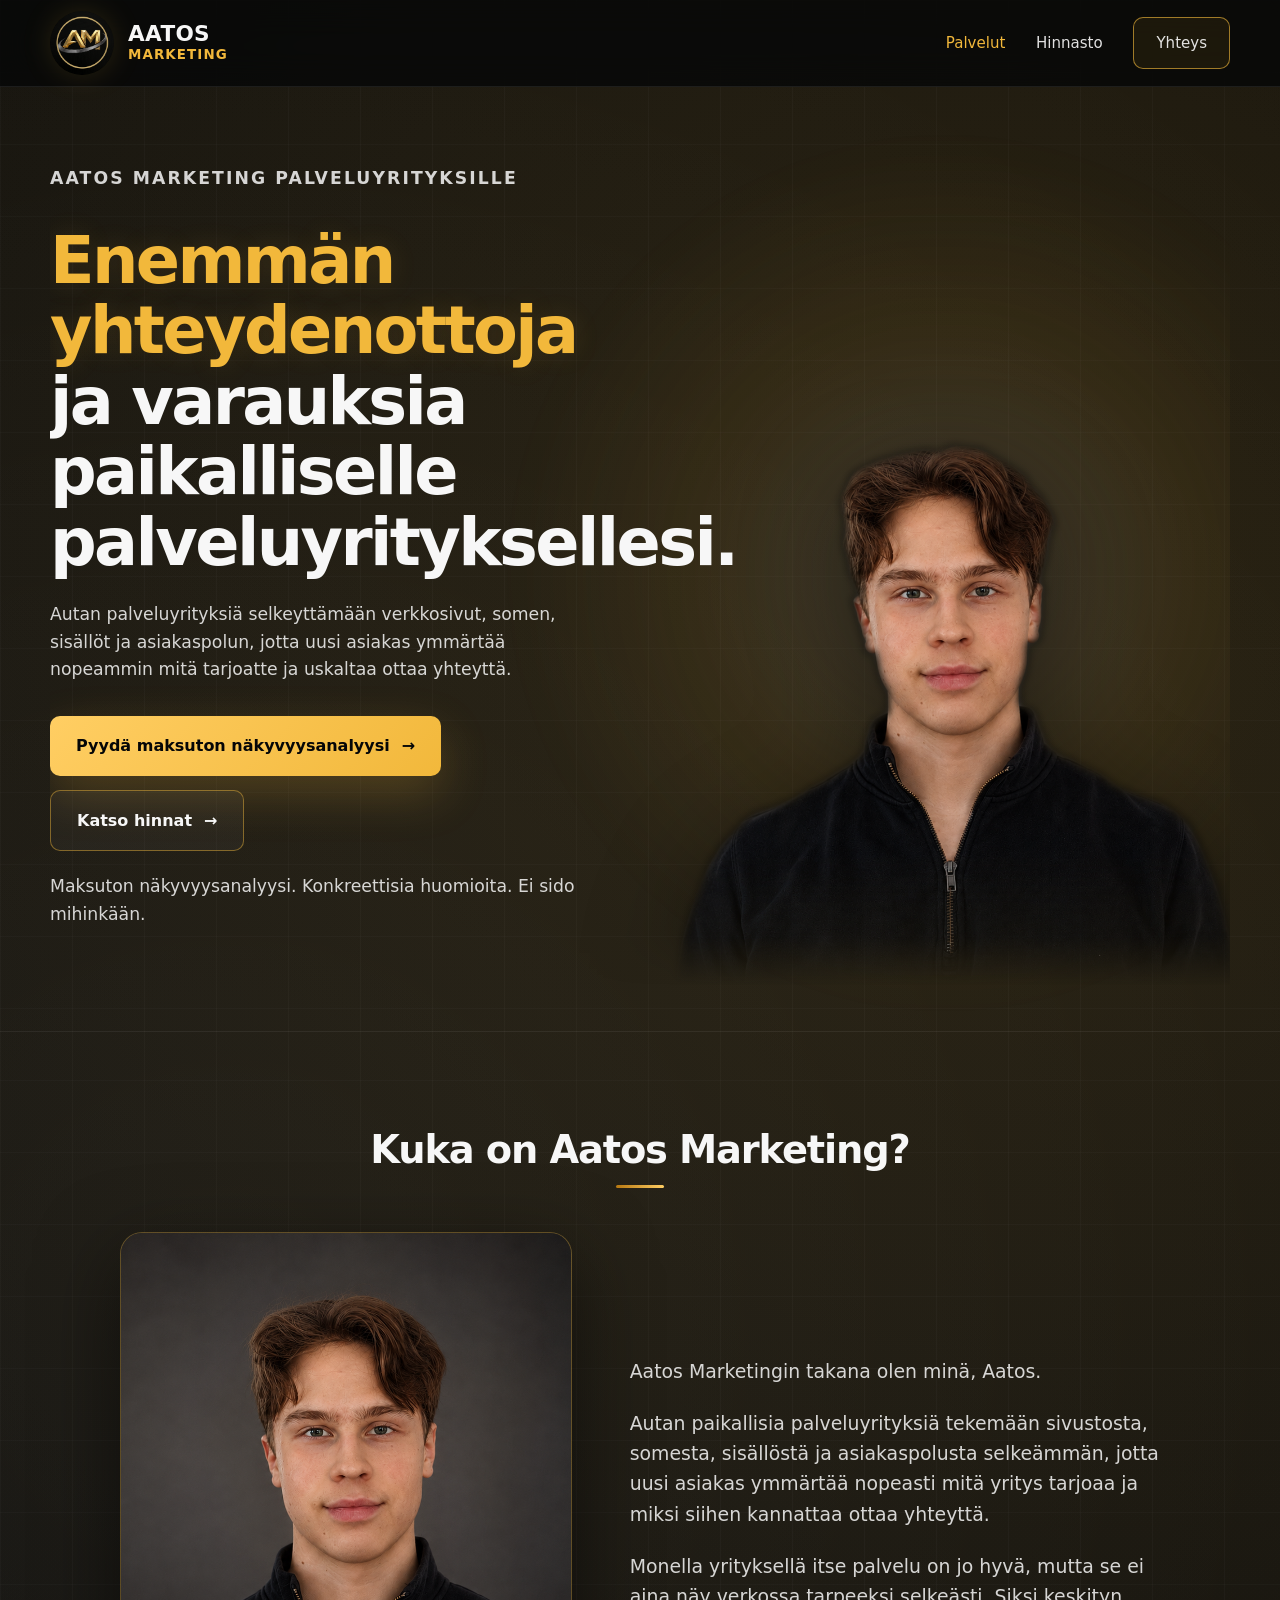
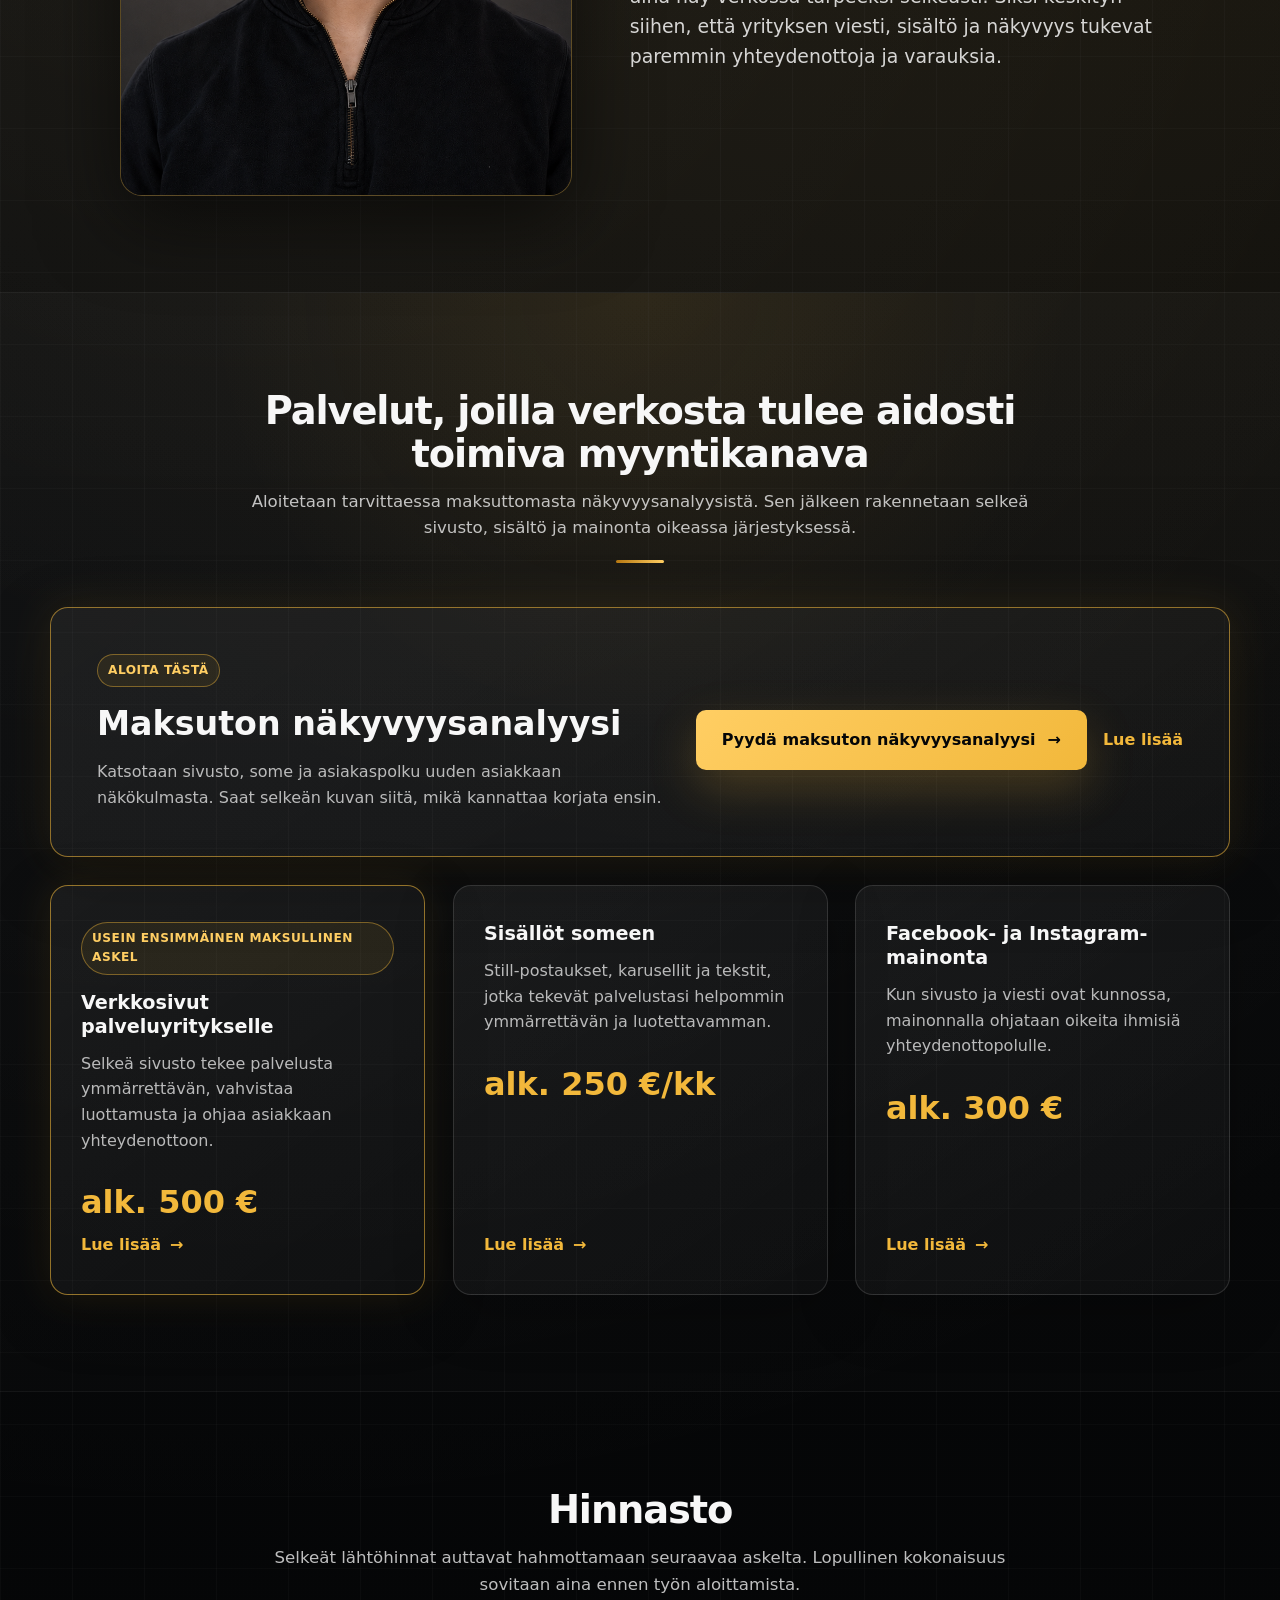
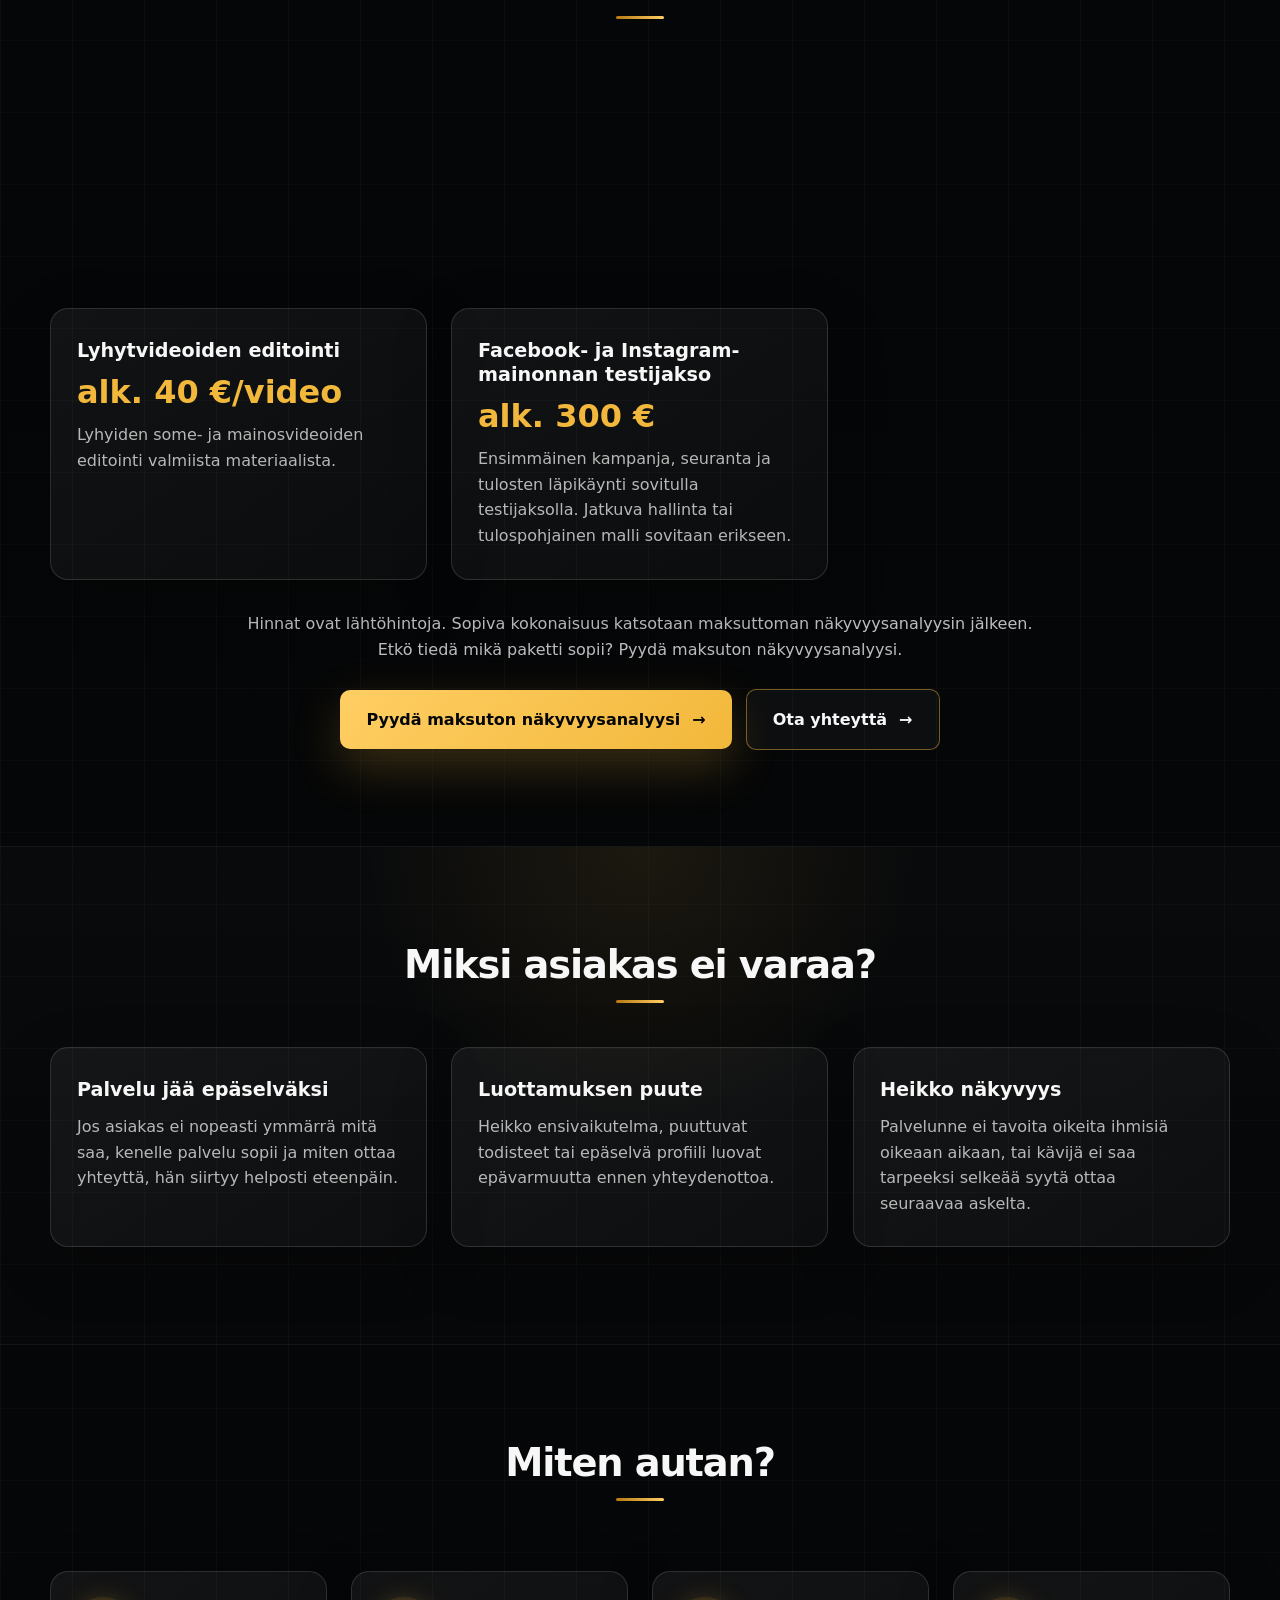
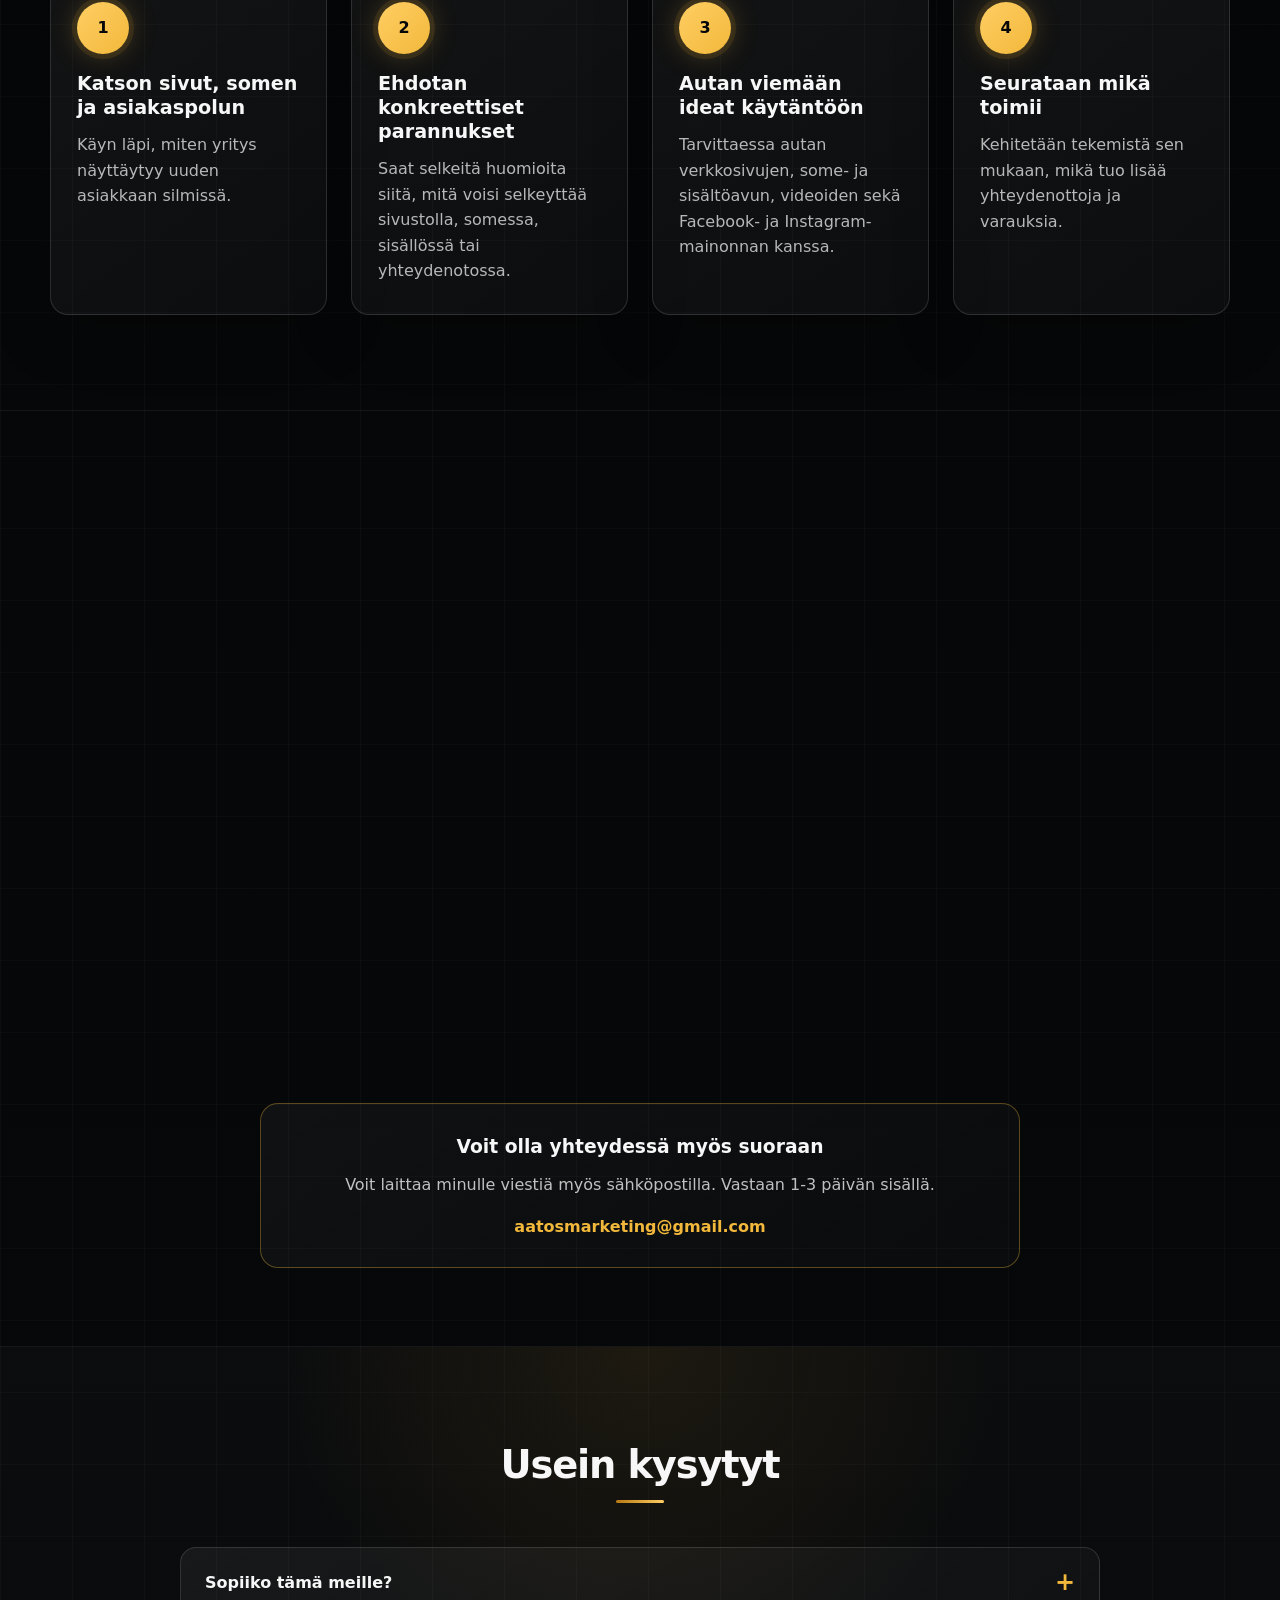
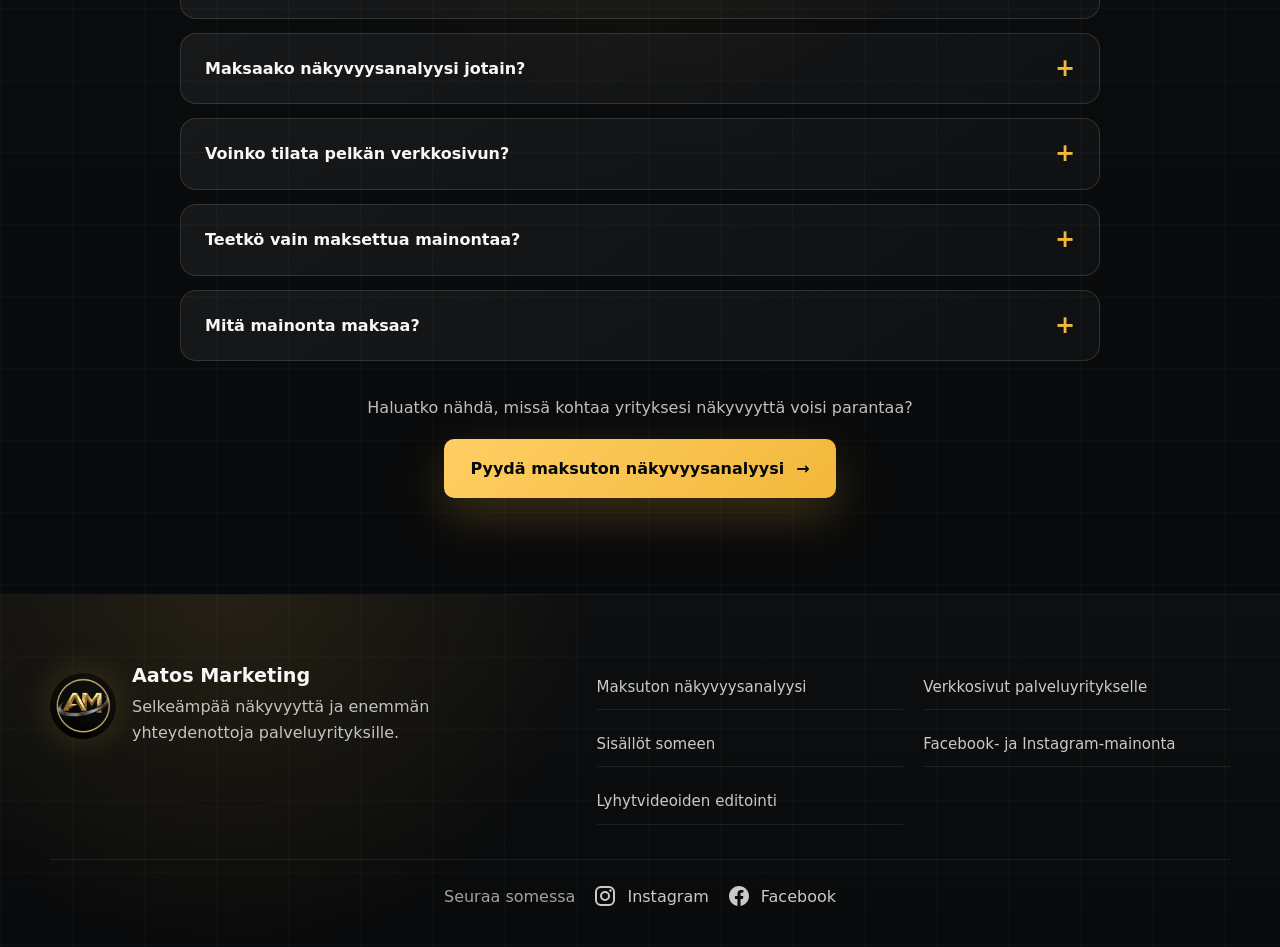
==== index.html @ cfcf62f7 "Viimeistele SEO-uudistuksen CTA:t ja hinnoittelu" ====
<!DOCTYPE html>
<html lang="fi">
<head>
  <meta charset="UTF-8" />
  <meta name="viewport" content="width=device-width, initial-scale=1.0" />
  <title>Aatos Marketing | Lisää yhteydenottoja palveluyrityksille</title>
  <meta name="description" content="Aatos Marketing auttaa paikallisia palveluyrityksiä saamaan enemmän yhteydenottoja verkkosivujen, somesisältöjen, videoiden ja Facebook- ja Instagram-mainonnan avulla." />
  <link rel="canonical" href="https://aatosmarketing.fi/" />
  <link rel="icon" type="image/png" href="/favicon.png?v=2">
  <link rel="shortcut icon" type="image/png" href="/favicon.png?v=2">
  <link rel="apple-touch-icon" href="/favicon.png?v=2">

  <!-- Google tag (gtag.js) -->
  <script async src="https://www.googletagmanager.com/gtag/js?id=G-CETXR485ET"></script>
  <script>
    window.dataLayer = window.dataLayer || [];
    function gtag(){dataLayer.push(arguments);}
    gtag('js', new Date());
    gtag('config', 'G-CETXR485ET');
  </script>

  <style>
    :root {
      --bg: #050607;
      --panel: rgba(255,255,255,0.055);
      --panel-soft: rgba(255,255,255,0.028);
      --border: rgba(255,255,255,0.13);
      --gold: #f2b83b;
      --gold-2: #ffce63;
      --text: #f7f7f7;
      --muted: rgba(255,255,255,0.74);
      --max: 1180px;
      --shadow: 0 25px 80px rgba(0,0,0,0.55);
    }

    * { box-sizing: border-box; margin: 0; padding: 0; }
    html { scroll-behavior: smooth; }
    body {
      font-family: Inter, ui-sans-serif, system-ui, -apple-system, BlinkMacSystemFont, "Segoe UI", sans-serif;
      background:
        radial-gradient(circle at 78% 8%, rgba(242,184,59,0.14), transparent 28%),
        radial-gradient(circle at 18% 18%, rgba(255,255,255,0.06), transparent 30%),
        linear-gradient(180deg, #070809 0%, var(--bg) 48%, #070809 100%);
      color: var(--text);
      line-height: 1.6;
      overflow-x: hidden;
    }
    a { color: inherit; text-decoration: none; }
    img { max-width: 100%; display: block; }

    .page {
      min-height: 100vh;
      background:
        linear-gradient(90deg, rgba(255,255,255,0.025) 1px, transparent 1px),
        linear-gradient(rgba(255,255,255,0.018) 1px, transparent 1px);
      background-size: 72px 72px;
    }
    .container { width: min(var(--max), calc(100% - 48px)); margin: 0 auto; }
    .header {
      position: sticky;
      top: 0;
      z-index: 50;
      background: rgba(5,6,7,0.76);
      backdrop-filter: blur(18px);
      border-bottom: 1px solid rgba(255,255,255,0.08);
    }
    .nav {
      min-height: 86px;
      display: flex;
      align-items: center;
      justify-content: space-between;
      gap: 24px;
    }
    .brand { display: flex; align-items: center; gap: 14px; min-width: fit-content; }
    .brand-logo { width: 64px; height: 64px; border-radius: 999px; object-fit: cover; filter: drop-shadow(0 0 14px rgba(242,184,59,0.14)); }
    .brand-text { line-height: 1.05; letter-spacing: 0.02em; }
    .brand-text strong { display: block; font-size: 1.35rem; font-weight: 850; }
    .brand-text span { color: var(--gold); font-size: 0.84rem; font-weight: 850; letter-spacing: 0.08em; }
    .nav-links { display: flex; align-items: center; gap: clamp(16px, 2.1vw, 28px); color: rgba(255,255,255,0.88); font-size: 0.94rem; }
    .nav-links a { white-space: nowrap; transition: color 180ms ease; }
    .nav-links a:hover, .nav-links a.active { color: var(--gold); }
    .nav-cta { border: 1px solid var(--gold); padding: 13px 22px; border-radius: 10px; }
    .menu-btn { display: none; width: 46px; height: 46px; border: 1px solid var(--border); background: rgba(255,255,255,0.04); border-radius: 12px; color: var(--text); font-size: 1.4rem; }

    .section { padding: clamp(58px, 8vw, 96px) 0; border-top: 1px solid rgba(255,255,255,0.06); }
    .section-soft { background: radial-gradient(circle at 50% 0%, rgba(242,184,59,0.08), transparent 34%), linear-gradient(180deg, rgba(255,255,255,0.018), rgba(255,255,255,0.006)); }
    .section-title { text-align: center; max-width: 780px; margin: 0 auto 44px; }
    .section-title h2 { font-size: clamp(2rem, 3vw, 3rem); line-height: 1.12; letter-spacing: -0.03em; margin-bottom: 14px; }
    .section-title p { color: var(--muted); font-size: 1.04rem; margin-bottom: 18px; }
    .title-line { width: 48px; height: 3px; background: linear-gradient(90deg, #b87912, var(--gold-2)); margin: 0 auto; border-radius: 999px; }
    .gold { color: var(--gold); text-shadow: 0 0 28px rgba(242,184,59,0.12); }

    .hero {
      min-height: calc(100vh - 86px);
      display: grid;
      grid-template-columns: minmax(0, 0.98fr) minmax(0, 1.02fr);
      gap: clamp(34px, 5vw, 74px);
      align-items: center;
      padding: clamp(44px, 7vw, 78px) 0 0;
      overflow: hidden;
      position: relative;
    }
    .hero-copy { max-width: 640px; padding-bottom: 70px; position: relative; z-index: 2; }
    .eyebrow { color: var(--gold); font-weight: 850; letter-spacing: 0.12em; text-transform: uppercase; font-size: 0.78rem; margin-bottom: 18px; }
    .hero h1 { font-size: clamp(2.25rem, 5.1vw, 4.55rem); line-height: 1.08; letter-spacing: -0.04em; margin-bottom: 24px; }
    .hero p { color: rgba(255,255,255,0.82); font-size: clamp(1rem, 1.35vw, 1.13rem); margin-bottom: 32px; }
    .hero-actions, .pricing-cta { display: flex; flex-wrap: wrap; gap: 14px; align-items: center; }
    .btn { display: inline-flex; align-items: center; justify-content: center; gap: 12px; min-height: 58px; padding: 17px 26px; border-radius: 10px; font-weight: 850; transition: transform 180ms ease, box-shadow 180ms ease, border-color 180ms ease; }
    .btn:hover { transform: translateY(-2px); }
    .btn-primary { background: linear-gradient(135deg, var(--gold-2), var(--gold)); color: #050607; opacity: 1; text-shadow: none; box-shadow: 0 18px 48px rgba(242,184,59,0.22); }
    .btn-secondary { border: 1px solid rgba(242,184,59,0.45); background: rgba(255,255,255,0.035); color: var(--text); }
    .hero-note { margin-top: 22px; color: rgba(255,255,255,0.76); font-size: 0.93rem; }
    .hero-visual { min-height: 650px; position: relative; display: flex; align-items: flex-end; justify-content: center; isolation: isolate; }
    .hero-visual::before { content: ""; position: absolute; width: min(860px, 116vw); height: min(860px, 116vw); bottom: -80px; border-radius: 999px; background: radial-gradient(circle, rgba(255,255,255,0.12), rgba(242,184,59,0.06) 42%, transparent 72%); filter: blur(18px); }
    .hero-cutout { position: absolute; left: 50%; bottom: -12px; width: min(900px, 74vw); max-width: none; transform: translateX(-50%) scale(1.2); filter: drop-shadow(0 24px 42px rgba(0,0,0,0.46)); -webkit-mask-image: linear-gradient(to bottom, black 0%, black 78%, rgba(0,0,0,0.75) 92%, transparent 100%); mask-image: linear-gradient(to bottom, black 0%, black 78%, rgba(0,0,0,0.75) 92%, transparent 100%); }

    .about-wrap { display: grid; grid-template-columns: minmax(0, 0.92fr) minmax(0, 1.08fr); gap: clamp(28px, 5vw, 58px); align-items: center; max-width: 1040px; margin: 0 auto; }
    .about-portrait { border: 1px solid rgba(242,184,59,0.28); border-radius: 22px; overflow: hidden; background: linear-gradient(145deg, rgba(255,255,255,0.055), rgba(255,255,255,0.02)); box-shadow: var(--shadow); }
    .about-portrait img { width: 100%; aspect-ratio: 4 / 5; object-fit: cover; object-position: center; }
    .about-text { color: rgba(255,255,255,0.82); font-size: clamp(1.03rem, 1.6vw, 1.18rem); }
    .about-text p + p { margin-top: 22px; }
    .grid-3, .service-grid, .pricing-grid, .steps-wrap { display: grid; gap: 24px; }
    .grid-3 { grid-template-columns: repeat(3, minmax(0, 1fr)); }
    .service-grid { grid-template-columns: repeat(5, minmax(0, 1fr)); }
    .pricing-grid { grid-template-columns: repeat(3, minmax(0, 1fr)); }
    .steps-wrap { grid-template-columns: repeat(4, minmax(0, 1fr)); padding-top: 26px; }
    .card { background: linear-gradient(145deg, var(--panel), var(--panel-soft)); border: 1px solid var(--border); border-radius: 18px; padding: 30px 26px; box-shadow: 0 18px 60px rgba(0,0,0,0.24); position: relative; overflow: hidden; }
    .card.featured { border-color: rgba(238,174,61,0.5); box-shadow: 0 0 42px rgba(242,184,59,0.08), 0 18px 60px rgba(0,0,0,0.24); }
    .card h3 { font-size: 1.2rem; line-height: 1.25; margin-bottom: 12px; }
    .card p { color: rgba(255,255,255,0.70); }
    .card a { display: inline-flex; margin-top: 16px; color: var(--gold); font-weight: 850; }
    .price { display: block; color: var(--gold); font-size: clamp(1.55rem, 2.5vw, 2.15rem); font-weight: 900; line-height: 1.1; margin: 10px 0 12px; }
    .pricing-note { max-width: 820px; margin: 32px auto 0; text-align: center; color: var(--muted); }
    .pricing-note strong { color: var(--gold-2); }
    .pricing-cta { justify-content: center; margin-top: 26px; }
    .step-number { width: 52px; height: 52px; border-radius: 999px; background: linear-gradient(135deg, var(--gold-2), var(--gold)); color: #050607; display: grid; place-items: center; font-weight: 900; margin-bottom: 18px; }

    .contact-panel { display: grid; grid-template-columns: 0.95fr 1.25fr; gap: 54px; background: radial-gradient(circle at 0% 100%, rgba(242,184,59,0.12), transparent 28%), linear-gradient(145deg, rgba(255,255,255,0.065), rgba(255,255,255,0.025)); border: 1px solid rgba(238,174,61,0.45); border-radius: 22px; padding: clamp(28px, 5vw, 48px); box-shadow: var(--shadow); }
    .contact-copy h2 { font-size: clamp(2rem, 3.1vw, 3.1rem); line-height: 1.08; letter-spacing: -0.035em; margin-bottom: 16px; }
    .contact-copy .title-line { margin: 0 0 22px; }
    .contact-copy p { color: rgba(255,255,255,0.76); margin-bottom: 24px; }
    .checks { display: grid; gap: 14px; }
    .check { display: flex; gap: 12px; color: rgba(255,255,255,0.86); font-weight: 600; }
    .check::before { content: "✓"; color: var(--gold); font-weight: 900; }
    .form { display: grid; gap: 14px; }
    .form-row { display: grid; grid-template-columns: 1fr 1fr; gap: 14px; }
    input, select { width: 100%; min-height: 56px; border: 1px solid rgba(255,255,255,0.16); border-radius: 9px; background: rgba(0,0,0,0.16); color: var(--text); padding: 0 18px; font: inherit; outline: none; }
    input::placeholder { color: rgba(255,255,255,0.56); }
    select { color: rgba(255,255,255,0.74); }
    option { background: #111; color: #fff; }
    input:focus, select:focus { border-color: rgba(242,184,59,0.72); box-shadow: 0 0 0 4px rgba(242,184,59,0.10); }
    .form .btn { width: 100%; border: 0; cursor: pointer; }
    .privacy { display: flex; gap: 12px; color: rgba(255,255,255,0.68); font-size: 0.93rem; margin-top: 8px; }
    .privacy-lock { width: 18px; height: 18px; flex: 0 0 auto; color: var(--gold); filter: drop-shadow(0 0 10px rgba(242,184,59,0.18)); margin-top: 2px; }
    .direct-contact { padding: 0 0 clamp(48px, 7vw, 78px); margin-top: -28px; }
    .direct-contact-card { max-width: 760px; margin: 0 auto; text-align: center; border: 1px solid rgba(242,184,59,0.34); background: linear-gradient(145deg, rgba(255,255,255,0.045), rgba(255,255,255,0.018)); border-radius: 18px; padding: 28px 24px; }
    .direct-contact-card p { color: var(--muted); margin: 10px 0 16px; }
    .direct-contact-card a { color: var(--gold); font-weight: 850; }
    .faq-list { max-width: 920px; margin: 0 auto; display: grid; gap: 14px; }
    .faq-item { border: 1px solid var(--border); border-radius: 16px; background: linear-gradient(145deg, var(--panel), var(--panel-soft)); overflow: hidden; }
    .faq-item summary { list-style: none; cursor: pointer; padding: 22px 24px; font-weight: 850; display: flex; justify-content: space-between; gap: 18px; }
    .faq-item summary::-webkit-details-marker { display: none; }
    .faq-item summary::after { content: "+"; color: var(--gold); font-size: 1.5rem; line-height: 1; }
    .faq-item[open] summary::after { content: "-"; }
    .faq-item p { color: var(--muted); padding: 0 24px 22px; }
    .faq-cta { margin-top: 34px; text-align: center; }
    .faq-cta p { color: var(--muted); margin-bottom: 18px; }
    .footer { padding: 34px 0 42px; border-top: 1px solid rgba(255,255,255,0.07); color: rgba(255,255,255,0.78); }
    .footer-inner { display: flex; justify-content: center; align-items: center; gap: 22px; flex-wrap: wrap; }
    .footer-links { width: 100%; display: flex; justify-content: center; gap: 16px 24px; flex-wrap: wrap; margin-bottom: 8px; color: rgba(255,255,255,0.72); font-size: 0.94rem; }
    .footer-links a:hover { color: var(--gold); }
    .footer-line { width: 1px; height: 22px; background: rgba(255,255,255,0.22); }
    .social { display: inline-flex; align-items: center; gap: 10px; }
    .social svg { width: 24px; height: 24px; }

    @media (max-width: 1100px) { .service-grid { grid-template-columns: repeat(2, minmax(0, 1fr)); } }
    @media (max-width: 980px) {
      .container { width: min(100% - 34px, var(--max)); }
      .nav { min-height: 78px; flex-wrap: wrap; padding: 12px 0; }
      .menu-btn { display: grid; place-items: center; }
      .nav-links { display: none; width: 100%; flex-direction: column; align-items: stretch; gap: 6px; padding: 10px 0 14px; }
      .nav-links.open { display: flex; }
      .nav-links a { padding: 14px 12px; border-radius: 10px; background: rgba(255,255,255,0.035); }
      .nav-cta { text-align: center; }
      .hero, .contact-panel, .grid-3, .pricing-grid, .steps-wrap, .about-wrap { grid-template-columns: 1fr; }
      .hero { min-height: auto; padding-top: 38px; }
      .hero-copy { padding-bottom: 18px; }
      .hero-visual { min-height: 520px; }
      .hero-cutout { width: min(640px, 124vw); bottom: -40px; transform: translateX(-50%) scale(1.04); }
      .about-portrait { max-width: 460px; margin: 0 auto; }
    }
    @media (max-width: 620px) {
      .brand-logo { width: 52px; height: 52px; }
      .brand-text strong { font-size: 1.08rem; }
      .brand-text span { font-size: 0.72rem; }
      .hero h1 { font-size: clamp(2.15rem, 11vw, 3.35rem); }
      .hero-actions, .pricing-cta { display: grid; grid-template-columns: 1fr; }
      .btn { width: 100%; padding: 16px 20px; }
      .hero-visual { min-height: 380px; height: 380px; overflow: hidden; }
      .hero-cutout { width: 118vw; height: 100%; bottom: 0; object-fit: cover; object-position: center bottom; transform: translateX(-50%) scale(1.12); }
      .service-grid, .form-row { grid-template-columns: 1fr; }
      .card { padding: 26px 22px; }
      .footer-inner { flex-direction: column; gap: 13px; }
      .footer-line { display: none; }
      .footer-links { flex-direction: column; align-items: center; gap: 10px; }
    }
  
    /* Visual finishing pass: premium cards, light navigation and branded footer. */
    .nav-links { gap: clamp(18px, 2.4vw, 34px); }
    .nav-links a { white-space: nowrap; transition: color 180ms ease, border-color 180ms ease, background 180ms ease; }
    .nav-cta { border-color: rgba(242,184,59,0.62); background: rgba(242,184,59,0.08); }
    .card, .hero-card, .price-panel, .cta-panel, .direct-contact-card { transition: transform 220ms ease, border-color 220ms ease, box-shadow 220ms ease, background 220ms ease; will-change: transform; }
    .card:hover, .hero-card:hover, .price-panel:hover, .cta-panel:hover, .direct-contact-card:hover { transform: translateY(-5px); border-color: rgba(242,184,59,0.46); box-shadow: 0 0 34px rgba(242,184,59,0.12), 0 22px 70px rgba(0,0,0,0.34); }
    .service-grid { grid-template-columns: repeat(auto-fit, minmax(225px, 1fr)); gap: 28px; align-items: stretch; }
    .service-card { min-height: 100%; display: flex; flex-direction: column; padding: 36px 30px; }
    .service-card h3 { font-size: clamp(1.18rem, 1.5vw, 1.34rem); }
    .service-card p { margin-bottom: 22px; }
    .service-card .card-cta { margin-top: auto; align-self: flex-start; display: inline-flex; align-items: center; gap: 9px; color: var(--gold); font-weight: 900; }
    .service-card .card-cta span { transition: transform 180ms ease; }
    .service-card .card-cta:hover span { transform: translateX(3px); }
    .service-path { display: grid; gap: 28px; }
    .service-start { display: grid; grid-template-columns: minmax(0, 1fr) auto; gap: 28px; align-items: center; padding: clamp(30px, 5vw, 46px); border-color: rgba(242,184,59,0.56); box-shadow: 0 0 42px rgba(242,184,59,0.10), 0 22px 70px rgba(0,0,0,0.30); }
    .service-start h3 { font-size: clamp(1.65rem, 2.6vw, 2.3rem); margin-bottom: 14px; }
    .service-start p { max-width: 760px; }
    .service-actions { display: flex; align-items: center; gap: 16px; flex-wrap: wrap; }
    .service-more { color: var(--gold); font-weight: 850; }
    .service-main-grid { display: grid; grid-template-columns: repeat(3, minmax(0, 1fr)); gap: 28px; align-items: stretch; }
    .card-label { display: inline-flex; align-items: center; align-self: flex-start; margin-bottom: 16px; padding: 6px 10px; border: 1px solid rgba(242,184,59,0.42); border-radius: 999px; color: var(--gold-2); background: rgba(242,184,59,0.08); font-size: 0.76rem; font-weight: 900; letter-spacing: 0.04em; text-transform: uppercase; }
    .card.featured { border-color: rgba(242,184,59,0.58); box-shadow: 0 0 38px rgba(242,184,59,0.10), 0 18px 60px rgba(0,0,0,0.26); }
    .price { overflow-wrap: anywhere; }
    .step-number { box-shadow: 0 0 0 5px rgba(242,184,59,0.10), 0 0 28px rgba(242,184,59,0.28); }
    .footer { padding: clamp(44px, 7vw, 70px) 0 38px; background: radial-gradient(circle at 18% 0%, rgba(242,184,59,0.10), transparent 32%), linear-gradient(180deg, rgba(255,255,255,0.028), rgba(255,255,255,0.006)); }
    .footer-shell { display: grid; grid-template-columns: minmax(260px, 1.05fr) minmax(280px, 1.35fr); gap: 34px 54px; align-items: start; }
    .footer-brand { display: flex; align-items: center; gap: 16px; min-width: 0; }
    .footer-logo { width: 66px; height: 66px; border-radius: 999px; object-fit: cover; filter: drop-shadow(0 0 16px rgba(242,184,59,0.18)); flex: 0 0 auto; }
    .footer-brand strong { display: block; color: var(--text); font-size: 1.2rem; line-height: 1.1; }
    .footer-brand p { color: var(--muted); margin-top: 8px; max-width: 420px; }
    .footer-links { width: auto; display: grid; grid-template-columns: repeat(2, minmax(0, 1fr)); gap: 12px 20px; margin: 0; color: rgba(255,255,255,0.78); }
    .footer-links a { padding: 10px 0; border-bottom: 1px solid rgba(255,255,255,0.08); transition: color 180ms ease, border-color 180ms ease; }
    .footer-links a:hover { color: var(--gold); border-color: rgba(242,184,59,0.34); }
    .footer-social { grid-column: 1 / -1; display: flex; align-items: center; justify-content: center; gap: 18px; flex-wrap: wrap; padding-top: 24px; border-top: 1px solid rgba(255,255,255,0.08); color: rgba(255,255,255,0.78); }
    .footer-social-label { color: rgba(255,255,255,0.62); }
    @media (max-width: 980px) { .service-grid, .service-main-grid { grid-template-columns: repeat(2, minmax(0, 1fr)); gap: 22px; } .service-start { grid-template-columns: 1fr; } .footer-shell { grid-template-columns: 1fr; text-align: left; } .footer-social { justify-content: flex-start; } }
    @media (max-width: 620px) { .service-grid, .service-main-grid { grid-template-columns: 1fr; } .service-card { padding: 28px 22px; } .service-actions { align-items: stretch; } .service-actions .btn { width: 100%; justify-content: center; } .footer-brand { align-items: flex-start; } .footer-logo { width: 56px; height: 56px; } .footer-links { grid-template-columns: 1fr; } .footer-social { flex-direction: column; align-items: flex-start; gap: 12px; } }
  
    .btn-primary,
    .btn-primary:visited,
    .btn-primary:hover,
    .btn-primary:focus-visible,
    .btn-primary:active,
    .btn-primary span,
    .btn-primary svg,
    .btn-primary .icon,
    .btn-primary::before,
    .btn-primary::after {
      color: #050607 !important;
      opacity: 1;
      text-shadow: none;
    }
    .reveal { opacity: 0; transform: translateY(18px); transition: opacity 620ms ease, transform 620ms ease; }
    .reveal.is-visible { opacity: 1; transform: translateY(0); }
    @media (prefers-reduced-motion: reduce) {
      html { scroll-behavior: auto; }
      .btn, .card, .hero-card, .price-panel, .cta-panel, .direct-contact-card, .reveal { transition: none; }
      .reveal { opacity: 1; transform: none; }
    }
  </style>

  <!-- Meta Pixel Code -->
  <script>
  !function(f,b,e,v,n,t,s)
  {if(f.fbq)return;n=f.fbq=function(){n.callMethod?
  n.callMethod.apply(n,arguments):n.queue.push(arguments)};
  if(!f._fbq)f._fbq=n;n.push=n;n.loaded=!0;n.version='2.0';
  n.queue=[];t=b.createElement(e);t.async=!0;
  t.src=v;s=b.getElementsByTagName(e)[0];
  s.parentNode.insertBefore(t,s)}(window, document,'script',
  'https://connect.facebook.net/en_US/fbevents.js');
  fbq('init', '26945439295122237');
  fbq('track', 'PageView');
  </script>
  <noscript><img height="1" width="1" style="display:none" src="https://www.facebook.com/tr?id=26945439295122237&ev=PageView&noscript=1" /></noscript>
  <!-- End Meta Pixel Code -->
</head>
<body>
  <div class="page">
    <header class="header">
      <div class="container">
        <nav class="nav">
          <a class="brand" href="#etusivu" aria-label="Aatos Marketing etusivu">
            <img class="brand-logo" src="AM_logo.png" alt="Aatos Marketing logo">
            <div class="brand-text"><strong>AATOS</strong><span>MARKETING</span></div>
          </a>
          <button class="menu-btn" id="menuBtn" aria-label="Avaa valikko">☰</button>
          <div class="nav-links" id="navLinks">
            <a class="active" href="#palvelut">Palvelut</a><a href="#hinnasto">Hinnasto</a><a class="nav-cta" href="#yhteys">Yhteys</a>
          </div>
        </nav>
      </div>
    </header>

    <main>
      <section class="hero container" id="etusivu">
        <div class="hero-copy">
          <p class="eyebrow">Aatos Marketing palveluyrityksille</p>
          <h1><span class="gold">Enemmän yhteydenottoja</span> ja varauksia paikalliselle palveluyrityksellesi.</h1>
          <p>Autan palveluyrityksiä selkeyttämään verkkosivut, somen, sisällöt ja asiakaspolun, jotta uusi asiakas ymmärtää nopeammin mitä tarjoatte ja uskaltaa ottaa yhteyttä.</p>
          <div class="hero-actions">
            <a class="btn btn-primary" href="#yhteys">Pyydä maksuton näkyvyysanalyysi <span>→</span></a>
            <a class="btn btn-secondary" href="#hinnasto">Katso hinnat <span>→</span></a>
          </div>
          <p class="hero-note">Maksuton näkyvyysanalyysi. Konkreettisia huomioita. Ei sido mihinkään.</p>
        </div>
        <div class="hero-visual">
          <img class="hero-cutout" src="aatos-image.png" alt="Aatos Marketing">
        </div>
      </section>

      <section class="section" id="kuka">
        <div class="container">
          <div class="section-title">
            <h2>Kuka on Aatos Marketing?</h2>
            <div class="title-line"></div>
          </div>
          <div class="about-wrap">
            <figure class="about-portrait">
              <img src="aatos-portrait.png" alt="Aatos Niinikoski, Aatos Marketing">
            </figure>
            <div class="about-text">
              <p>Aatos Marketingin takana olen minä, Aatos.</p>
              <p>Autan paikallisia palveluyrityksiä tekemään sivustosta, somesta, sisällöstä ja asiakaspolusta selkeämmän, jotta uusi asiakas ymmärtää nopeasti mitä yritys tarjoaa ja miksi siihen kannattaa ottaa yhteyttä.</p>
              <p>Monella yrityksellä itse palvelu on jo hyvä, mutta se ei aina näy verkossa tarpeeksi selkeästi. Siksi keskityn siihen, että yrityksen viesti, sisältö ja näkyvyys tukevat paremmin yhteydenottoja ja varauksia.</p>
            </div>
          </div>
        </div>
      </section>

      <section class="section section-soft" id="palvelut">
        <div class="container">
          <div class="section-title">
            <h2>Palvelut, joilla verkosta tulee aidosti toimiva myyntikanava</h2>
            <p>Aloitetaan tarvittaessa maksuttomasta näkyvyysanalyysistä. Sen jälkeen rakennetaan selkeä sivusto, sisältö ja mainonta oikeassa järjestyksessä.</p>
            <div class="title-line"></div>
          </div>
          <div class="service-path">
            <article class="card service-start">
              <div>
                <span class="card-label">Aloita tästä</span>
                <h3>Maksuton näkyvyysanalyysi</h3>
                <p>Katsotaan sivusto, some ja asiakaspolku uuden asiakkaan näkökulmasta. Saat selkeän kuvan siitä, mikä kannattaa korjata ensin.</p>
              </div>
              <div class="service-actions">
                <a class="btn btn-primary" href="#yhteys">Pyydä maksuton näkyvyysanalyysi <span>→</span></a>
                <a class="service-more" href="/maksuton-nakyvyysanalyysi/">Lue lisää</a>
              </div>
            </article>
            <div class="service-main-grid">
              <article class="card service-card featured"><span class="card-label">Usein ensimmäinen maksullinen askel</span><h3>Verkkosivut palveluyritykselle</h3><p>Selkeä sivusto tekee palvelusta ymmärrettävän, vahvistaa luottamusta ja ohjaa asiakkaan yhteydenottoon.</p><span class="price">alk. 500 €</span><a class="card-cta" href="/verkkosivut-palveluyritykselle/">Lue lisää <span>→</span></a></article>
              <article class="card service-card"><h3>Sisällöt someen</h3><p>Still-postaukset, karusellit ja tekstit, jotka tekevät palvelustasi helpommin ymmärrettävän ja luotettavamman.</p><span class="price">alk. 250 €/kk</span><a class="card-cta" href="/some-markkinointi-palveluyrityksille/">Lue lisää <span>→</span></a></article>
              <article class="card service-card"><h3>Facebook- ja Instagram-mainonta</h3><p>Kun sivusto ja viesti ovat kunnossa, mainonnalla ohjataan oikeita ihmisiä yhteydenottopolulle.</p><span class="price">alk. 300 €</span><a class="card-cta" href="/facebook-instagram-mainonta/">Lue lisää <span>→</span></a></article>
            </div>
          </div>        </div>
      </section>

      <section class="section" id="hinnasto">
        <div class="container">
          <div class="section-title">
            <h2>Hinnasto</h2>
            <p>Selkeät lähtöhinnat auttavat hahmottamaan seuraavaa askelta. Lopullinen kokonaisuus sovitaan aina ennen työn aloittamista.</p>
            <div class="title-line"></div>
          </div>
          <div class="pricing-grid">
            <article class="card"><h3>Maksuton näkyvyysanalyysi</h3><span class="price">0 €</span><p>Konkreettinen katsaus sivustoon, someen ja yhteydenottopolkuun.</p></article>
            <article class="card"><h3>Yksinkertainen verkkosivu palveluyritykselle</h3><span class="price">alk. 500 €</span><p>Selkeä myyntisivu tai pieni sivusto, joka ohjaa yhteydenottoon.</p></article>
            <article class="card"><h3>Some-sisältöpaketti</h3><span class="price">alk. 250 €/kk</span><p>Säännöllistä sisältöä, joka tukee luottamusta ja näkyvyyttä.</p></article>
            <article class="card"><h3>Lyhytvideoiden editointi</h3><span class="price">alk. 40 €/video</span><p>Lyhyiden some- ja mainosvideoiden editointi valmiista materiaalista.</p></article>
            <article class="card"><h3>Facebook- ja Instagram-mainonnan testijakso</h3><span class="price">alk. 300 €</span><p>Ensimmäinen kampanja, seuranta ja tulosten läpikäynti sovitulla testijaksolla. Jatkuva hallinta tai tulospohjainen malli sovitaan erikseen.</p></article>
          </div>
          <div class="pricing-note">
            <p>Hinnat ovat lähtöhintoja. Sopiva kokonaisuus katsotaan maksuttoman näkyvyysanalyysin jälkeen.</p>
            <p>Etkö tiedä mikä paketti sopii? Pyydä maksuton näkyvyysanalyysi.</p>
          </div>
          <div class="pricing-cta">
            <a class="btn btn-primary" href="#yhteys">Pyydä maksuton näkyvyysanalyysi <span>→</span></a>
            <a class="btn btn-secondary" href="#yhteys">Ota yhteyttä <span>→</span></a>
          </div>
        </div>
      </section>

      <section class="section section-soft" id="miksi">
        <div class="container">
          <div class="section-title"><h2>Miksi asiakas ei varaa?</h2><div class="title-line"></div></div>
          <div class="grid-3">
            <article class="card"><h3>Palvelu jää epäselväksi</h3><p>Jos asiakas ei nopeasti ymmärrä mitä saa, kenelle palvelu sopii ja miten ottaa yhteyttä, hän siirtyy helposti eteenpäin.</p></article>
            <article class="card"><h3>Luottamuksen puute</h3><p>Heikko ensivaikutelma, puuttuvat todisteet tai epäselvä profiili luovat epävarmuutta ennen yhteydenottoa.</p></article>
            <article class="card"><h3>Heikko näkyvyys</h3><p>Palvelunne ei tavoita oikeita ihmisiä oikeaan aikaan, tai kävijä ei saa tarpeeksi selkeää syytä ottaa seuraavaa askelta.</p></article>
          </div>
        </div>
      </section>

      <section class="section" id="miten">
        <div class="container">
          <div class="section-title"><h2>Miten autan?</h2><div class="title-line"></div></div>
          <div class="steps-wrap">
            <article class="card"><div class="step-number">1</div><h3>Katson sivut, somen ja asiakaspolun</h3><p>Käyn läpi, miten yritys näyttäytyy uuden asiakkaan silmissä.</p></article>
            <article class="card"><div class="step-number">2</div><h3>Ehdotan konkreettiset parannukset</h3><p>Saat selkeitä huomioita siitä, mitä voisi selkeyttää sivustolla, somessa, sisällössä tai yhteydenotossa.</p></article>
            <article class="card"><div class="step-number">3</div><h3>Autan viemään ideat käytäntöön</h3><p>Tarvittaessa autan verkkosivujen, some- ja sisältöavun, videoiden sekä Facebook- ja Instagram-mainonnan kanssa.</p></article>
            <article class="card"><div class="step-number">4</div><h3>Seurataan mikä toimii</h3><p>Kehitetään tekemistä sen mukaan, mikä tuo lisää yhteydenottoja ja varauksia.</p></article>
          </div>
        </div>
      </section>

      <section class="section" id="yhteys">
        <div class="container">
          <div class="contact-panel">
            <div class="contact-copy">
              <h2>Haluatko maksuttoman näkyvyysanalyysin yrityksellesi?</h2>
              <div class="title-line"></div>
              <p>Jätä yhteystietosi ja yrityksesi tiedot, niin katson sivut, somen ja asiakaspolun uuden asiakkaan näkökulmasta. Saat konkreettisia huomioita siitä, mitä voisi selkeyttää, jotta yhteydenottoja ja varauksia voisi syntyä enemmän. Vastaan 1-3 päivän sisällä.</p>
              <div class="checks"><div class="check">Maksuton näkyvyysanalyysi</div><div class="check">Tietosi pysyvät luottamuksellisina</div></div>
            </div>
            <form class="form" action="https://api.web3forms.com/submit" method="POST">
              <input type="hidden" name="access_key" value="be1faa39-ab23-4b3e-87ac-1aafee211101">
              <input type="hidden" name="subject" value="Uusi yhteydenotto Aatos Marketing -sivulta">
              <input type="hidden" name="redirect" value="https://aatosmarketing.fi/kiitos.html">
              <div class="form-row"><input type="text" name="Yrityksen nimi" placeholder="Yrityksen nimi *" required><input type="text" name="Toimiala" placeholder="Toimiala *" required></div>
              <input type="text" name="Nettisivu tai someprofiili" placeholder="Nettisivu tai someprofiili">
              <input type="email" name="Sähköposti" placeholder="Sähköposti *" required>
              <select name="Tärkein tavoite" required>
                <option value="" disabled selected hidden>Mikä on tärkein tavoitteenne? *</option>
                <option value="Lisää yhteydenottoja">Lisää yhteydenottoja</option>
                <option value="Lisää varauksia">Lisää varauksia</option>
                <option value="Parempi some ja sisältö">Parempi some ja sisältö</option>
                <option value="Selkeämpi viesti">Selkeämpi viesti</option>
                <option value="Facebook- ja Instagram-mainonta">Facebook- ja Instagram-mainonta</option>
                <option value="Verkkosivut palveluyritykselle">Verkkosivut palveluyritykselle</option>
                <option value="En tiedä vielä">En tiedä vielä</option>
              </select>
              <button class="btn btn-primary" type="submit">Pyydä maksuton näkyvyysanalyysi <span>→</span></button>
              <div class="privacy"><svg class="privacy-lock" viewBox="0 0 24 24" aria-hidden="true" focusable="false"><rect x="5" y="10" width="14" height="10" rx="2.5" fill="none" stroke="currentColor" stroke-width="2"/><path d="M8 10V7.8C8 5.15 9.7 3.5 12 3.5s4 1.65 4 4.3V10" fill="none" stroke="currentColor" stroke-width="2" stroke-linecap="round"/><path d="M12 14v2.5" stroke="currentColor" stroke-width="2" stroke-linecap="round"/></svg><span>Käytän tietoja vain yhteydenottoon ja yrityksenne näkyvyysanalyysiin. Tietoja ei luovuteta eteenpäin.</span></div>
            </form>
          </div>
        </div>
      </section>

      <section class="direct-contact"><div class="container"><div class="direct-contact-card"><h3>Voit olla yhteydessä myös suoraan</h3><p>Voit laittaa minulle viestiä myös sähköpostilla. Vastaan 1-3 päivän sisällä.</p><a href="mailto:aatosmarketing@gmail.com">aatosmarketing@gmail.com</a></div></div></section>

      <section class="section section-soft" id="faq">
        <div class="container">
          <div class="section-title"><h2>Usein kysytyt</h2><div class="title-line"></div></div>
          <div class="faq-list">
            <details class="faq-item"><summary>Sopiiko tämä meille?</summary><p>Tämä sopii paikalliselle palveluyritykselle, joka tarjoaa ajanvarauksella tai yhteydenotolla ostettavaa palvelua ja haluaa saada lisää asiakkaita verkon kautta.</p></details>
            <details class="faq-item"><summary>Maksaako näkyvyysanalyysi jotain?</summary><p>Ei. Saat maksuttoman näkyvyysanalyysin siitä, miten yrityksesi näkyvyyttä, viestiä, somea tai asiakaspolkua voisi parantaa. Analyysi ei sido sinua mihinkään.</p></details>
            <details class="faq-item"><summary>Voinko tilata pelkän verkkosivun?</summary><p>Kyllä. Yksinkertainen verkkosivu palveluyritykselle alkaa 500 eurosta. Tavoitteena on tehdä sivusta selkeä, luotettava ja yhteydenottoon ohjaava.</p></details>
            <details class="faq-item"><summary>Teetkö vain maksettua mainontaa?</summary><p>En. Voin auttaa myös verkkosivujen, orgaanisen somen, sisältöjen suunnittelun, viestin selkeyttämisen ja asiakaspolun kehittämisen kanssa.</p></details>
            <details class="faq-item"><summary>Mitä mainonta maksaa?</summary><p>Facebook- ja Instagram-mainonnan testijakso alkaa 300 eurosta. Sopiva kokonaisuus ja mahdollinen jatko katsotaan maksuttoman näkyvyysanalyysin jälkeen.</p></details>
          </div>
          <div class="faq-cta"><p>Haluatko nähdä, missä kohtaa yrityksesi näkyvyyttä voisi parantaa?</p><a class="btn btn-primary" href="#yhteys">Pyydä maksuton näkyvyysanalyysi <span>→</span></a></div>
        </div>
      </section>
    </main>

    <footer class="footer">
      <div class="container footer-shell">
        <div class="footer-brand">
          <img class="footer-logo" src="/AM_logo.png" alt="Aatos Marketing logo">
          <div><strong>Aatos Marketing</strong><p>Selkeämpää näkyvyyttä ja enemmän yhteydenottoja palveluyrityksille.</p></div>
        </div>
        <nav class="footer-links" aria-label="Palvelulinkit">
          <a href="/maksuton-nakyvyysanalyysi/">Maksuton näkyvyysanalyysi</a>
          <a href="/verkkosivut-palveluyritykselle/">Verkkosivut palveluyritykselle</a>
          <a href="/some-markkinointi-palveluyrityksille/">Sisällöt someen</a>
          <a href="/facebook-instagram-mainonta/">Facebook- ja Instagram-mainonta</a>
          <a href="/videoeditointi/">Lyhytvideoiden editointi</a>
        </nav>
        <div class="footer-social">
          <span class="footer-social-label">Seuraa somessa</span>
          <a class="social" href="https://www.instagram.com/aatosmarketing/" target="_blank" rel="noopener"><svg viewBox="0 0 24 24" fill="none"><rect x="3" y="3" width="18" height="18" rx="5" stroke="currentColor" stroke-width="2"/><circle cx="12" cy="12" r="4" stroke="currentColor" stroke-width="2"/><circle cx="17.5" cy="6.5" r="1.2" fill="currentColor"/></svg>Instagram</a>
          <a class="social" href="https://www.facebook.com/profile.php?id=61574307923587&locale=fi_FI" target="_blank" rel="noopener"><svg viewBox="0 0 24 24" fill="currentColor"><path d="M22 12.06C22 6.5 17.52 2 12 2S2 6.5 2 12.06C2 17.08 5.66 21.24 10.44 22V14.97H7.9V12.06H10.44V9.84C10.44 7.32 11.93 5.93 14.22 5.93C15.32 5.93 16.47 6.13 16.47 6.13V8.61H15.2C13.95 8.61 13.56 9.39 13.56 10.19V12.06H16.35L15.9 14.97H13.56V22C18.34 21.24 22 17.08 22 12.06Z"/></svg>Facebook</a>
        </div>
      </div>
    </footer>
  </div>

  <script>
    const menuBtn = document.getElementById("menuBtn");
    const navLinks = document.getElementById("navLinks");
    menuBtn.addEventListener("click", () => {
      navLinks.classList.toggle("open");
      menuBtn.textContent = navLinks.classList.contains("open") ? "×" : "☰";
    });
    document.querySelectorAll(".nav-links a").forEach(link => {
      link.addEventListener("click", () => {
        navLinks.classList.remove("open");
        menuBtn.textContent = "☰";
      });
    });
  
    const reduceMotion = window.matchMedia("(prefers-reduced-motion: reduce)").matches;
    const revealTargets = document.querySelectorAll(".hero, .section, .service-start, .service-card, .card, .price-panel, .contact-panel, .cta-panel, .footer");
    revealTargets.forEach((el) => el.classList.add("reveal"));
    if (reduceMotion) {
      revealTargets.forEach((el) => el.classList.add("is-visible"));
    } else {
      const revealObserver = new IntersectionObserver((entries, observer) => {
        entries.forEach((entry) => {
          if (entry.isIntersecting) {
            entry.target.classList.add("is-visible");
            observer.unobserve(entry.target);
          }
        });
      }, { threshold: 0.12, rootMargin: "0px 0px -8% 0px" });
      revealTargets.forEach((el) => revealObserver.observe(el));
    }
  </script>
</body>
</html>
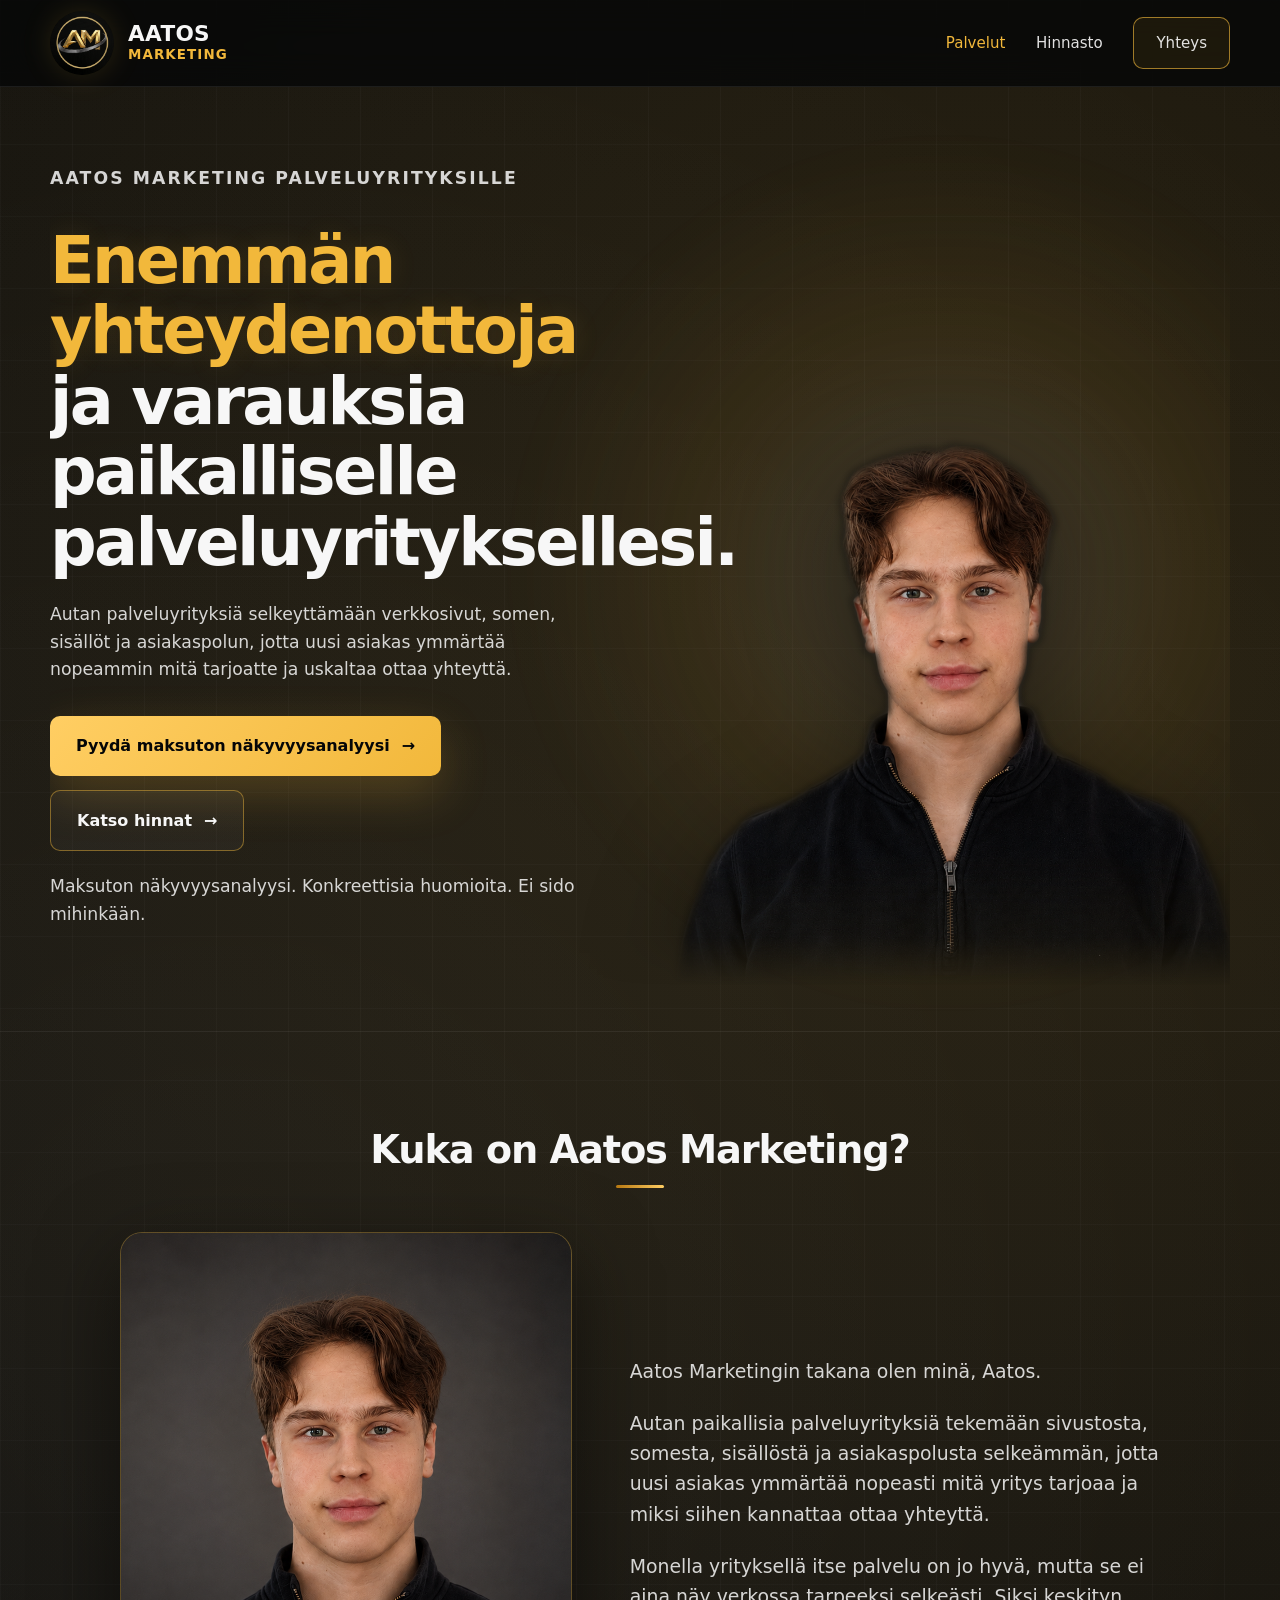
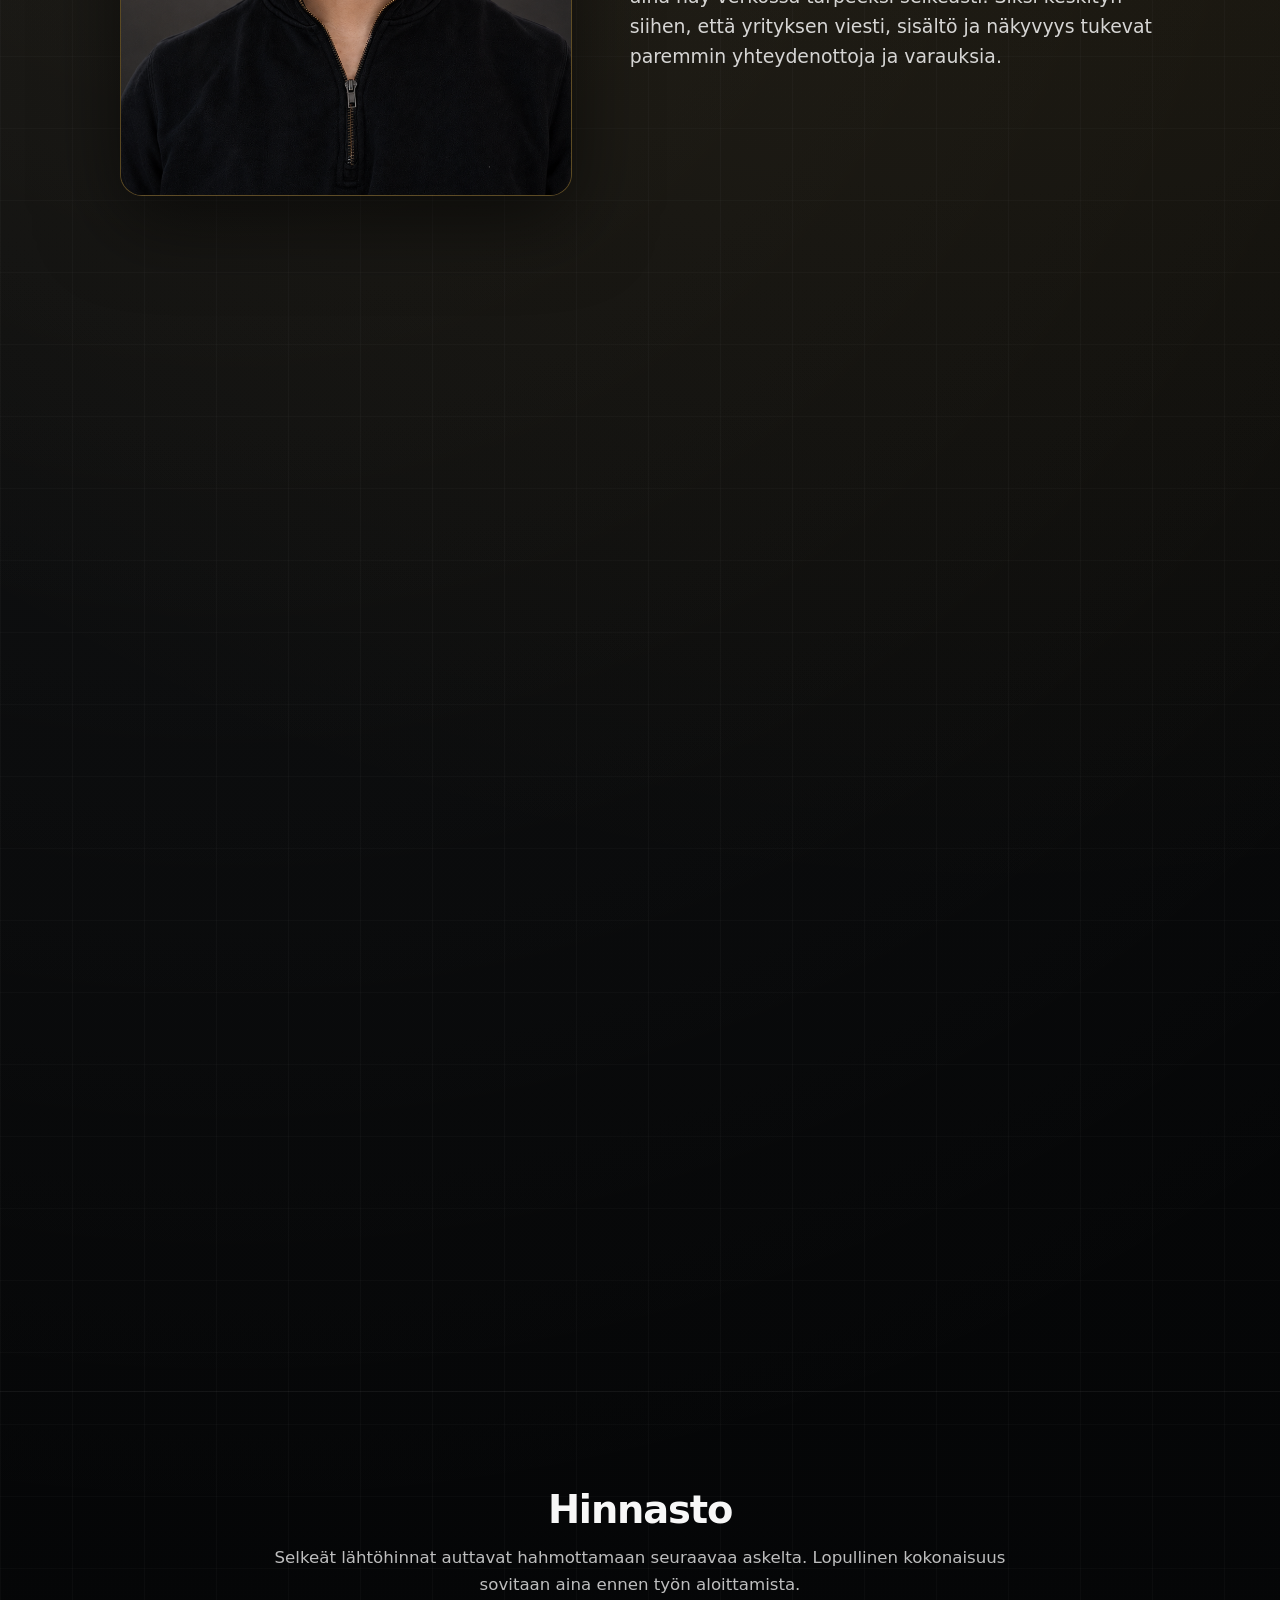
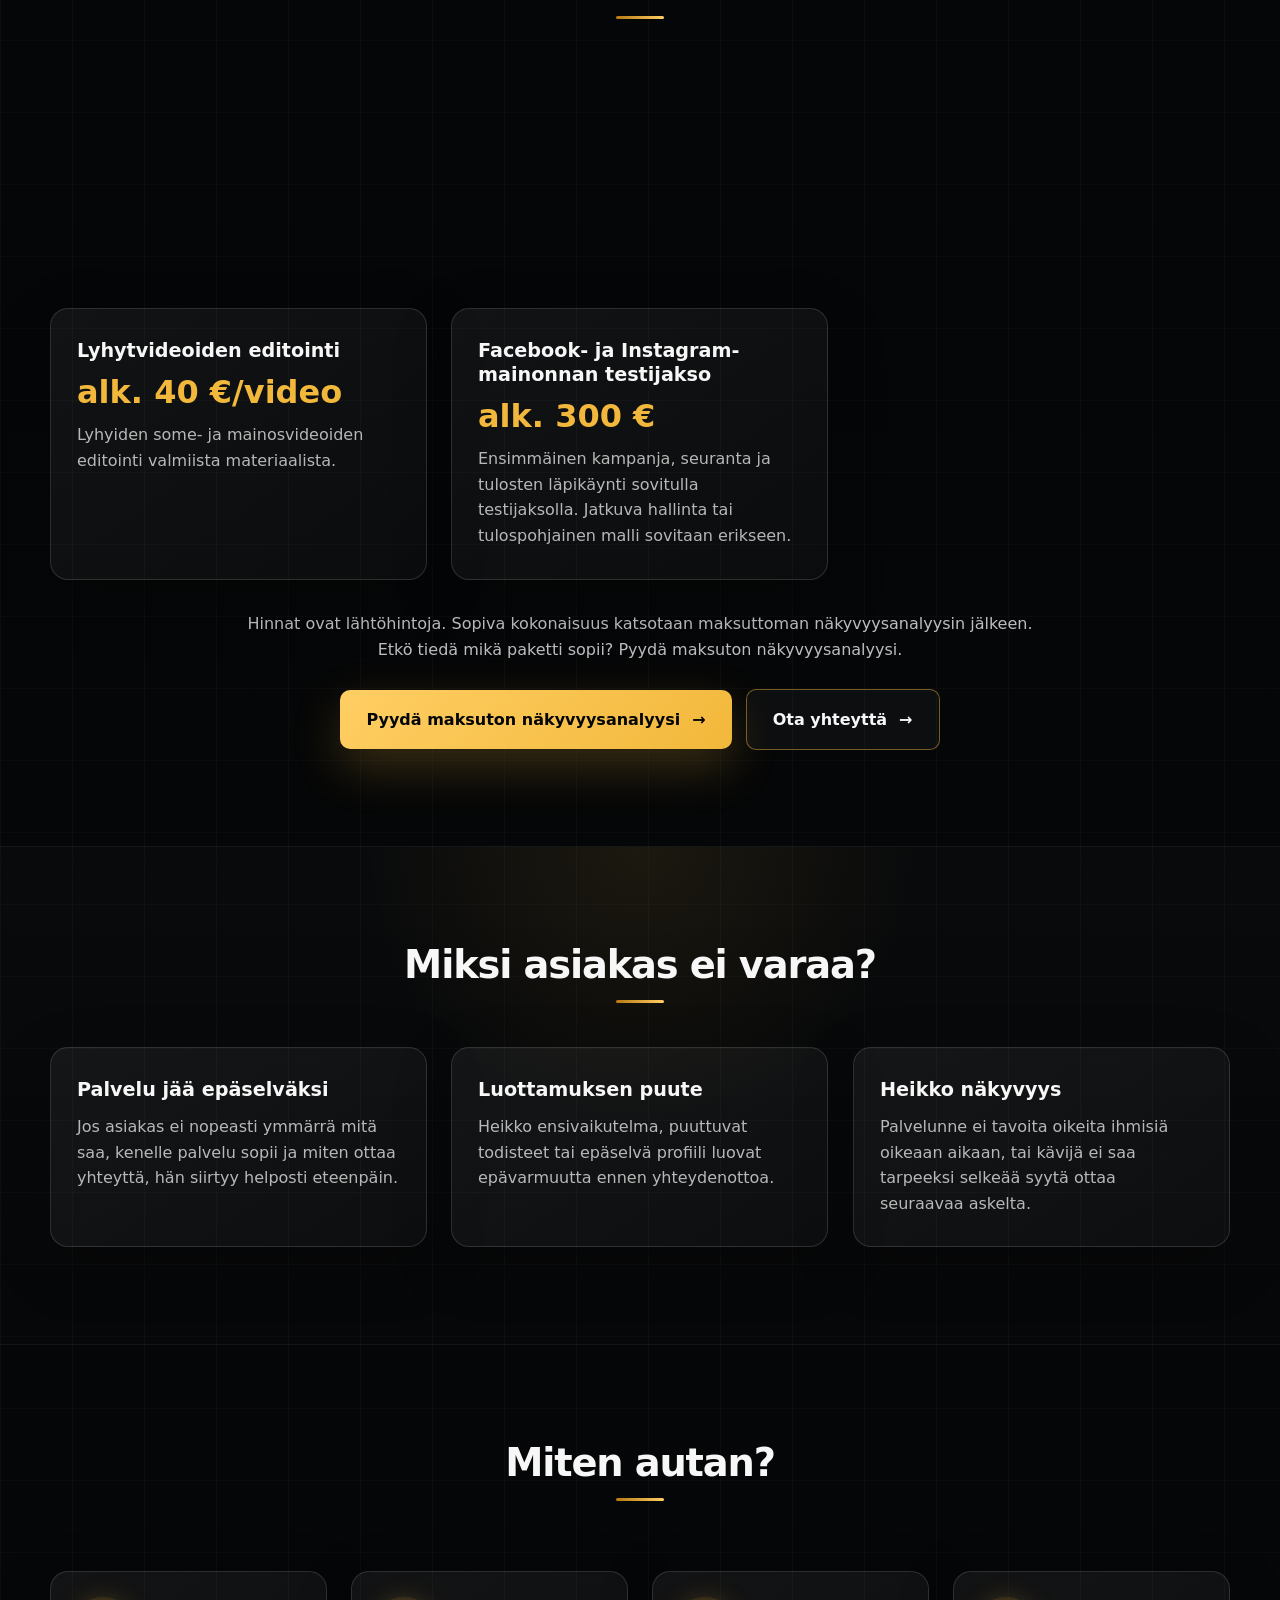
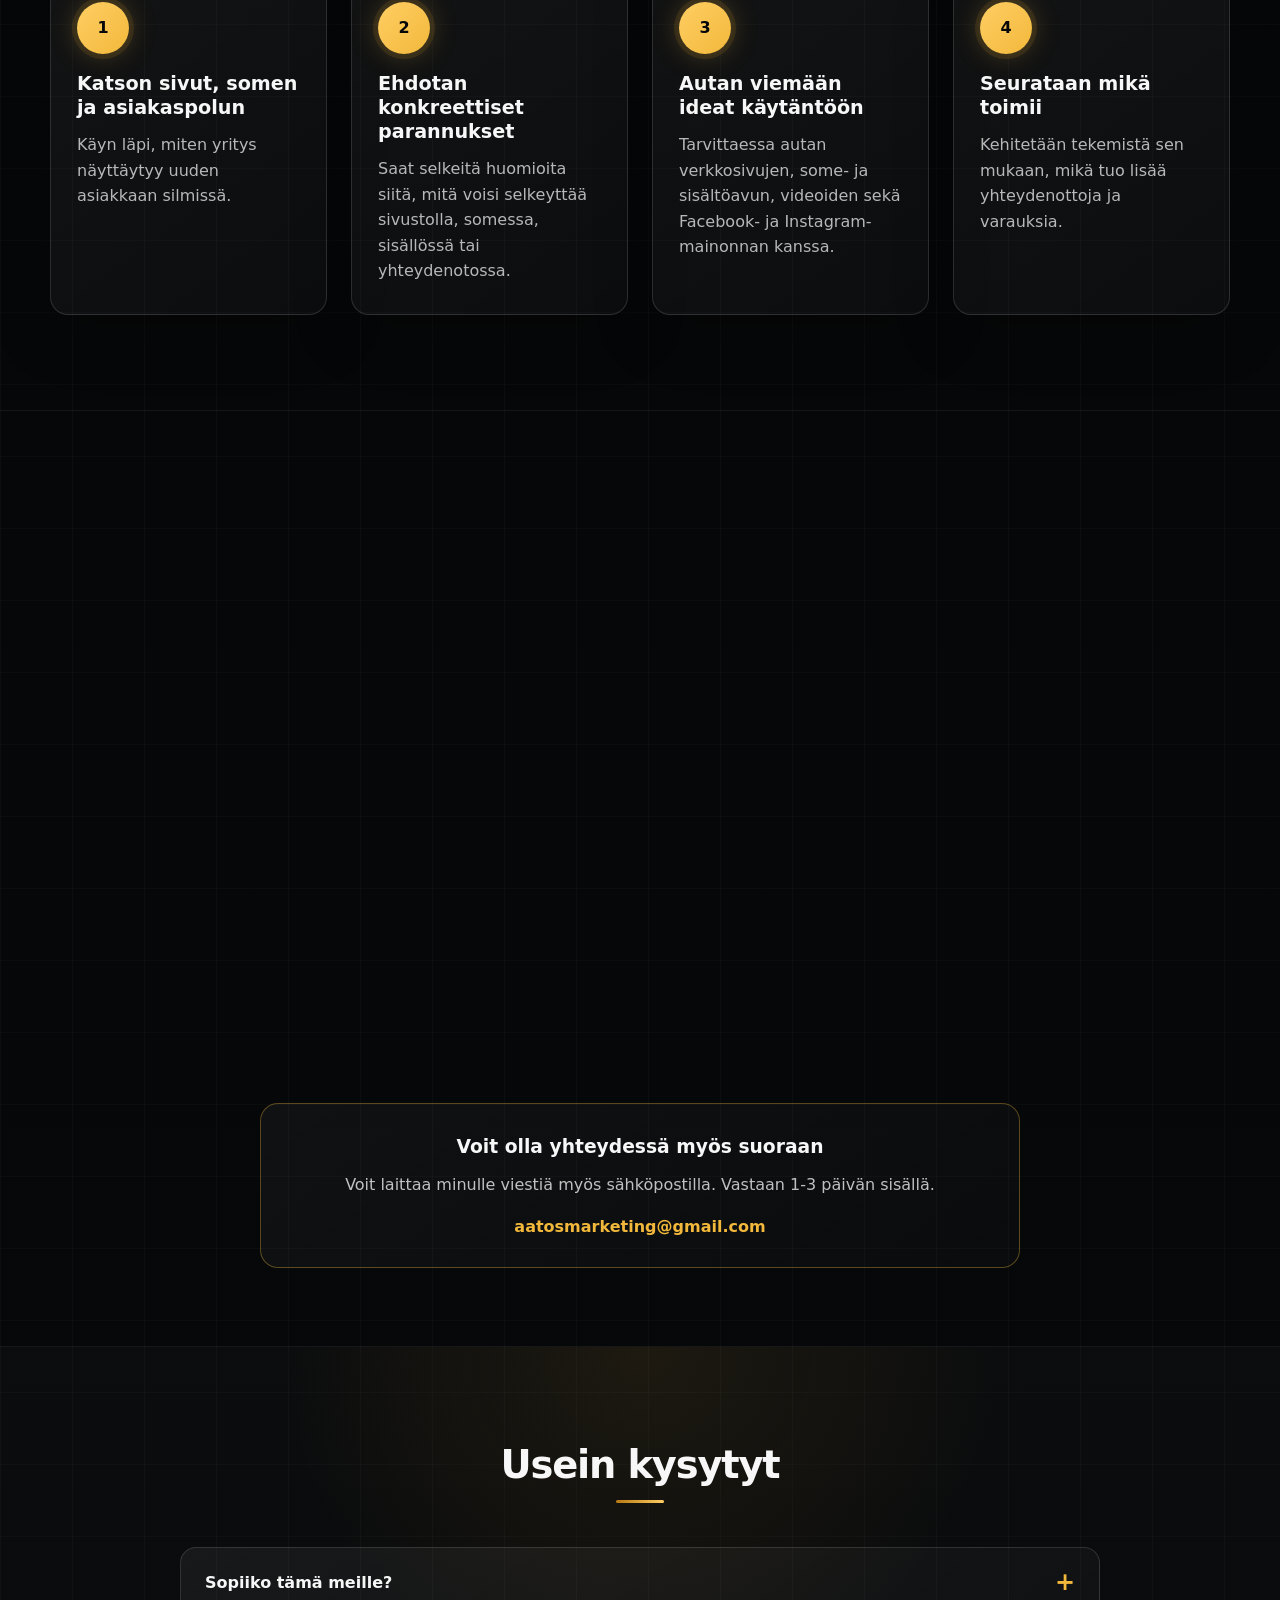
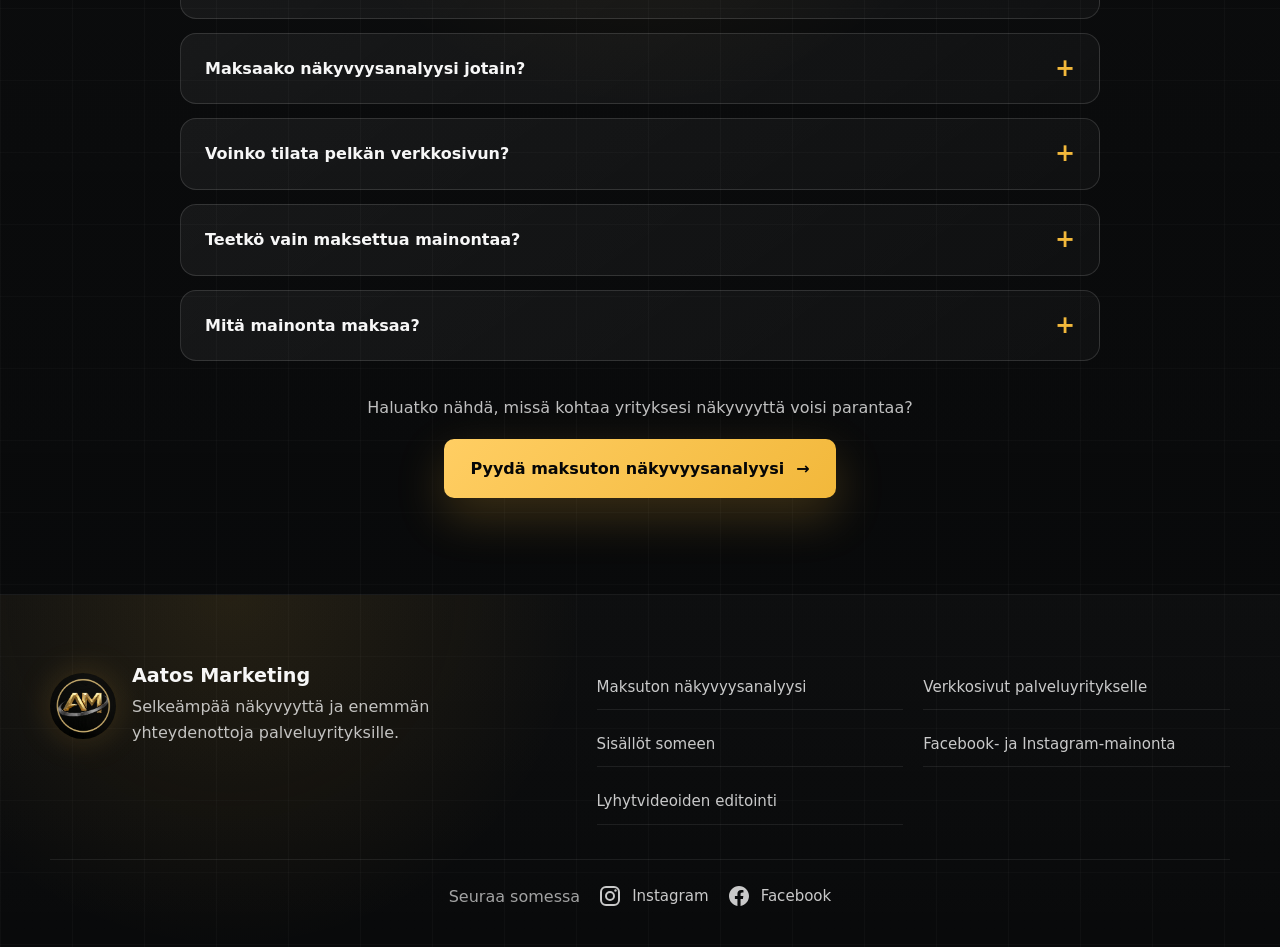
==== commit f1c669f7: "Viimeistele tekniset hakukoneperusasiat" ====
--- a/index.html
+++ b/index.html
@@ -3,8 +3,8 @@
 <head>
   <meta charset="UTF-8" />
   <meta name="viewport" content="width=device-width, initial-scale=1.0" />
-  <title>Aatos Marketing | Lisää yhteydenottoja palveluyrityksille</title>
-  <meta name="description" content="Aatos Marketing auttaa paikallisia palveluyrityksiä saamaan enemmän yhteydenottoja verkkosivujen, somesisältöjen, videoiden ja Facebook- ja Instagram-mainonnan avulla." />
+  <title>Aatos Marketing | Verkkosivut, sisällöt ja mainonta palveluyrityksille</title>
+  <meta name="description" content="Aatos Marketing auttaa palveluyrityksiä muuttamaan verkkonäkyvyyden selkeämmäksi myyntikanavaksi verkkosivujen, sisältöjen ja Facebook- sekä Instagram-mainonnan avulla." />
   <link rel="canonical" href="https://aatosmarketing.fi/" />
   <link rel="icon" type="image/png" href="/favicon.png?v=2">
   <link rel="shortcut icon" type="image/png" href="/favicon.png?v=2">
@@ -240,6 +240,27 @@
     .footer-links a:hover { color: var(--gold); border-color: rgba(242,184,59,0.34); }
     .footer-social { grid-column: 1 / -1; display: flex; align-items: center; justify-content: center; gap: 18px; flex-wrap: wrap; padding-top: 24px; border-top: 1px solid rgba(255,255,255,0.08); color: rgba(255,255,255,0.78); }
     .footer-social-label { color: rgba(255,255,255,0.62); }
+    .footer-social .social,
+    .social {
+      display: inline-flex;
+      align-items: center;
+      gap: 10px;
+      font-size: 0.94rem;
+      line-height: 1.2;
+      color: rgba(255,255,255,0.78);
+      transition: color 180ms ease, transform 180ms ease;
+    }
+    .footer-social .social svg,
+    .social svg {
+      width: 24px;
+      height: 24px;
+      flex: 0 0 24px;
+    }
+    .footer-social .social:hover,
+    .social:hover {
+      color: var(--gold);
+      transform: translateY(-1px);
+    }
     @media (max-width: 980px) { .service-grid, .service-main-grid { grid-template-columns: repeat(2, minmax(0, 1fr)); gap: 22px; } .service-start { grid-template-columns: 1fr; } .footer-shell { grid-template-columns: 1fr; text-align: left; } .footer-social { justify-content: flex-start; } }
     @media (max-width: 620px) { .service-grid, .service-main-grid { grid-template-columns: 1fr; } .service-card { padding: 28px 22px; } .service-actions { align-items: stretch; } .service-actions .btn { width: 100%; justify-content: center; } .footer-brand { align-items: flex-start; } .footer-logo { width: 56px; height: 56px; } .footer-links { grid-template-columns: 1fr; } .footer-social { flex-direction: column; align-items: flex-start; gap: 12px; } }
   
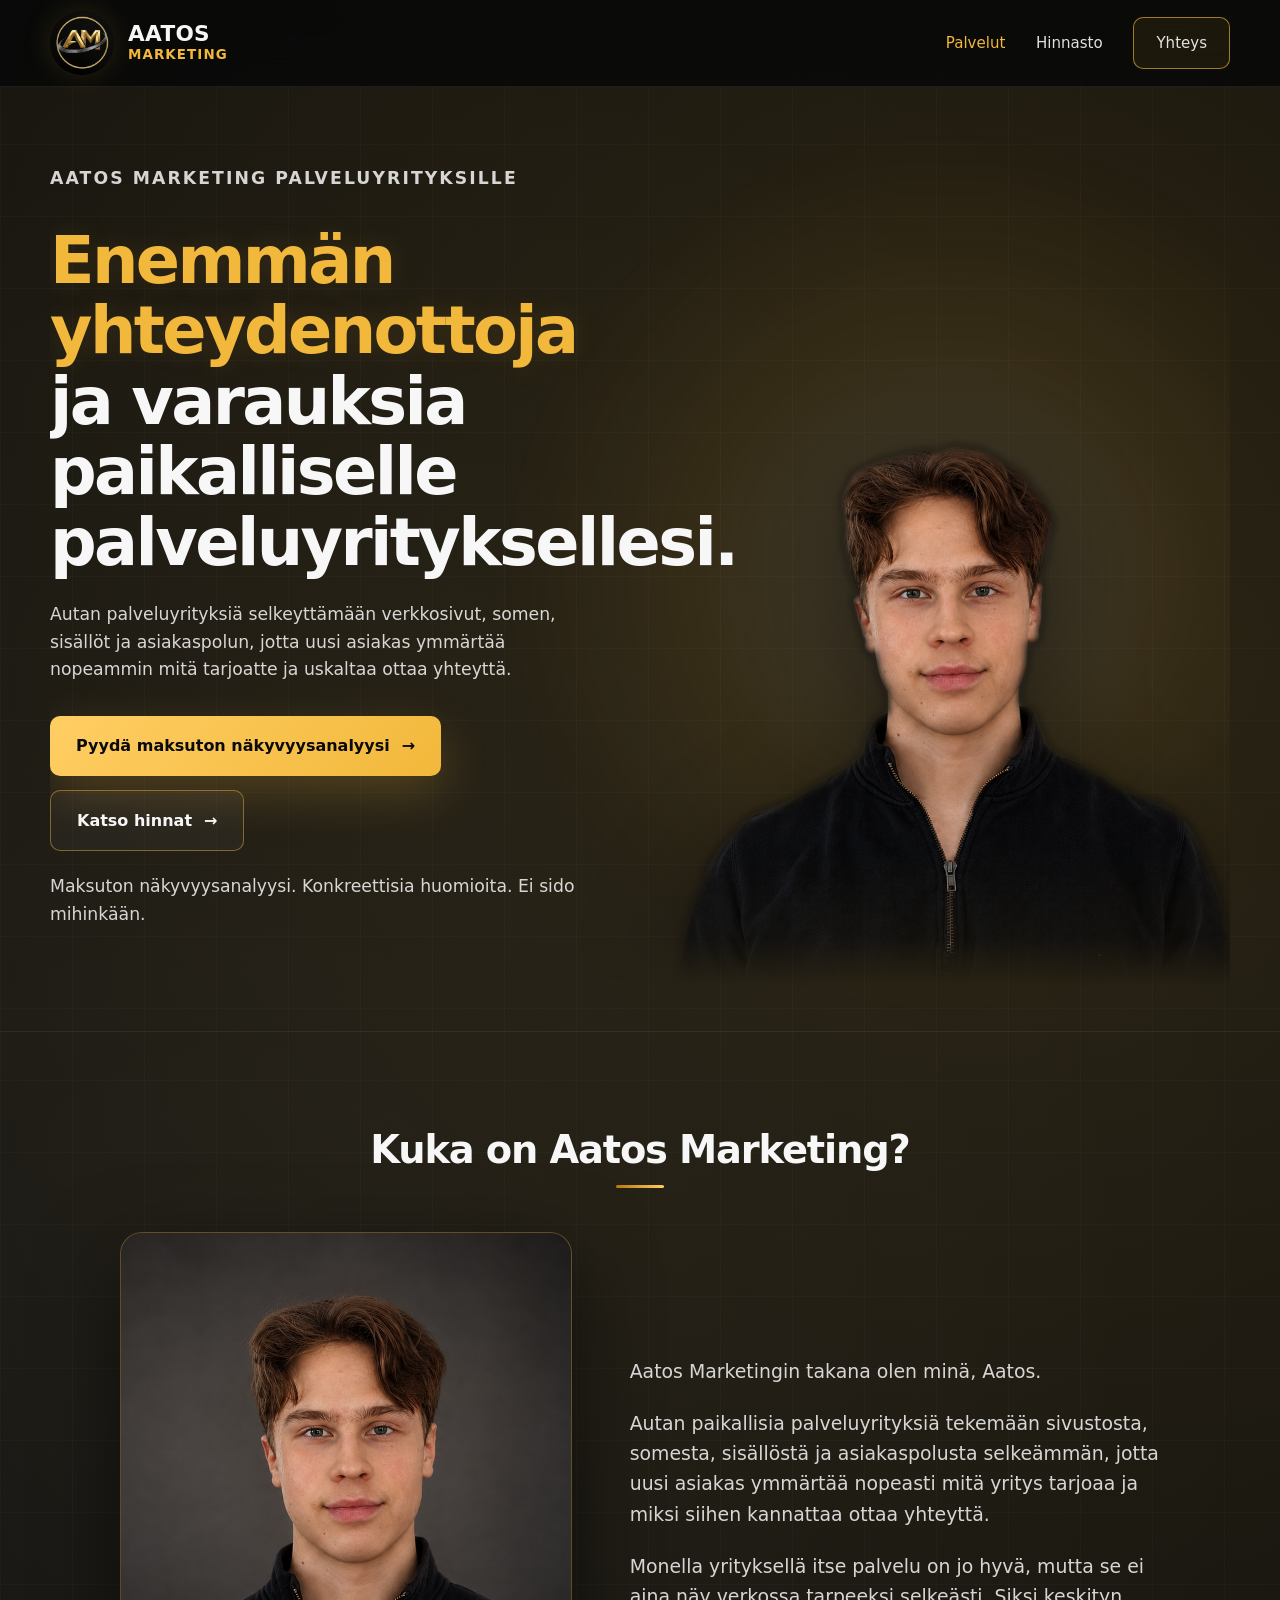
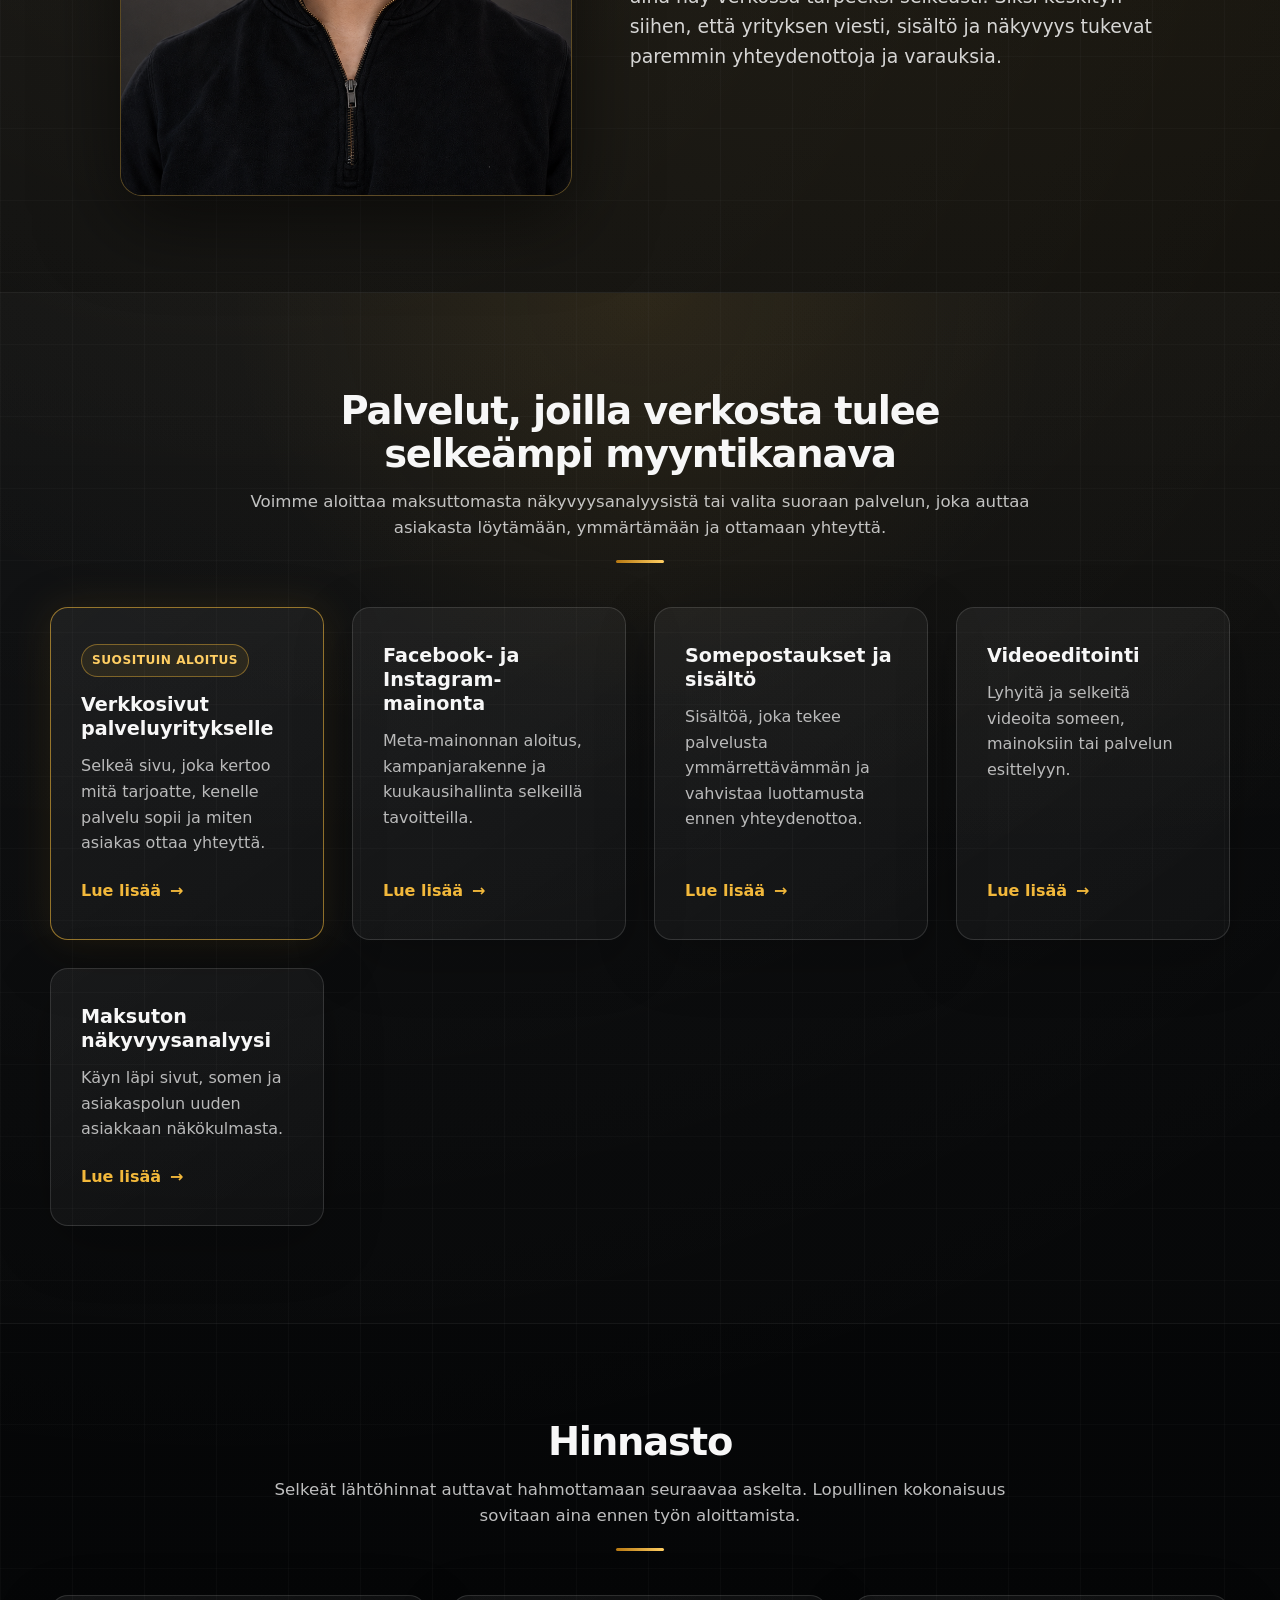
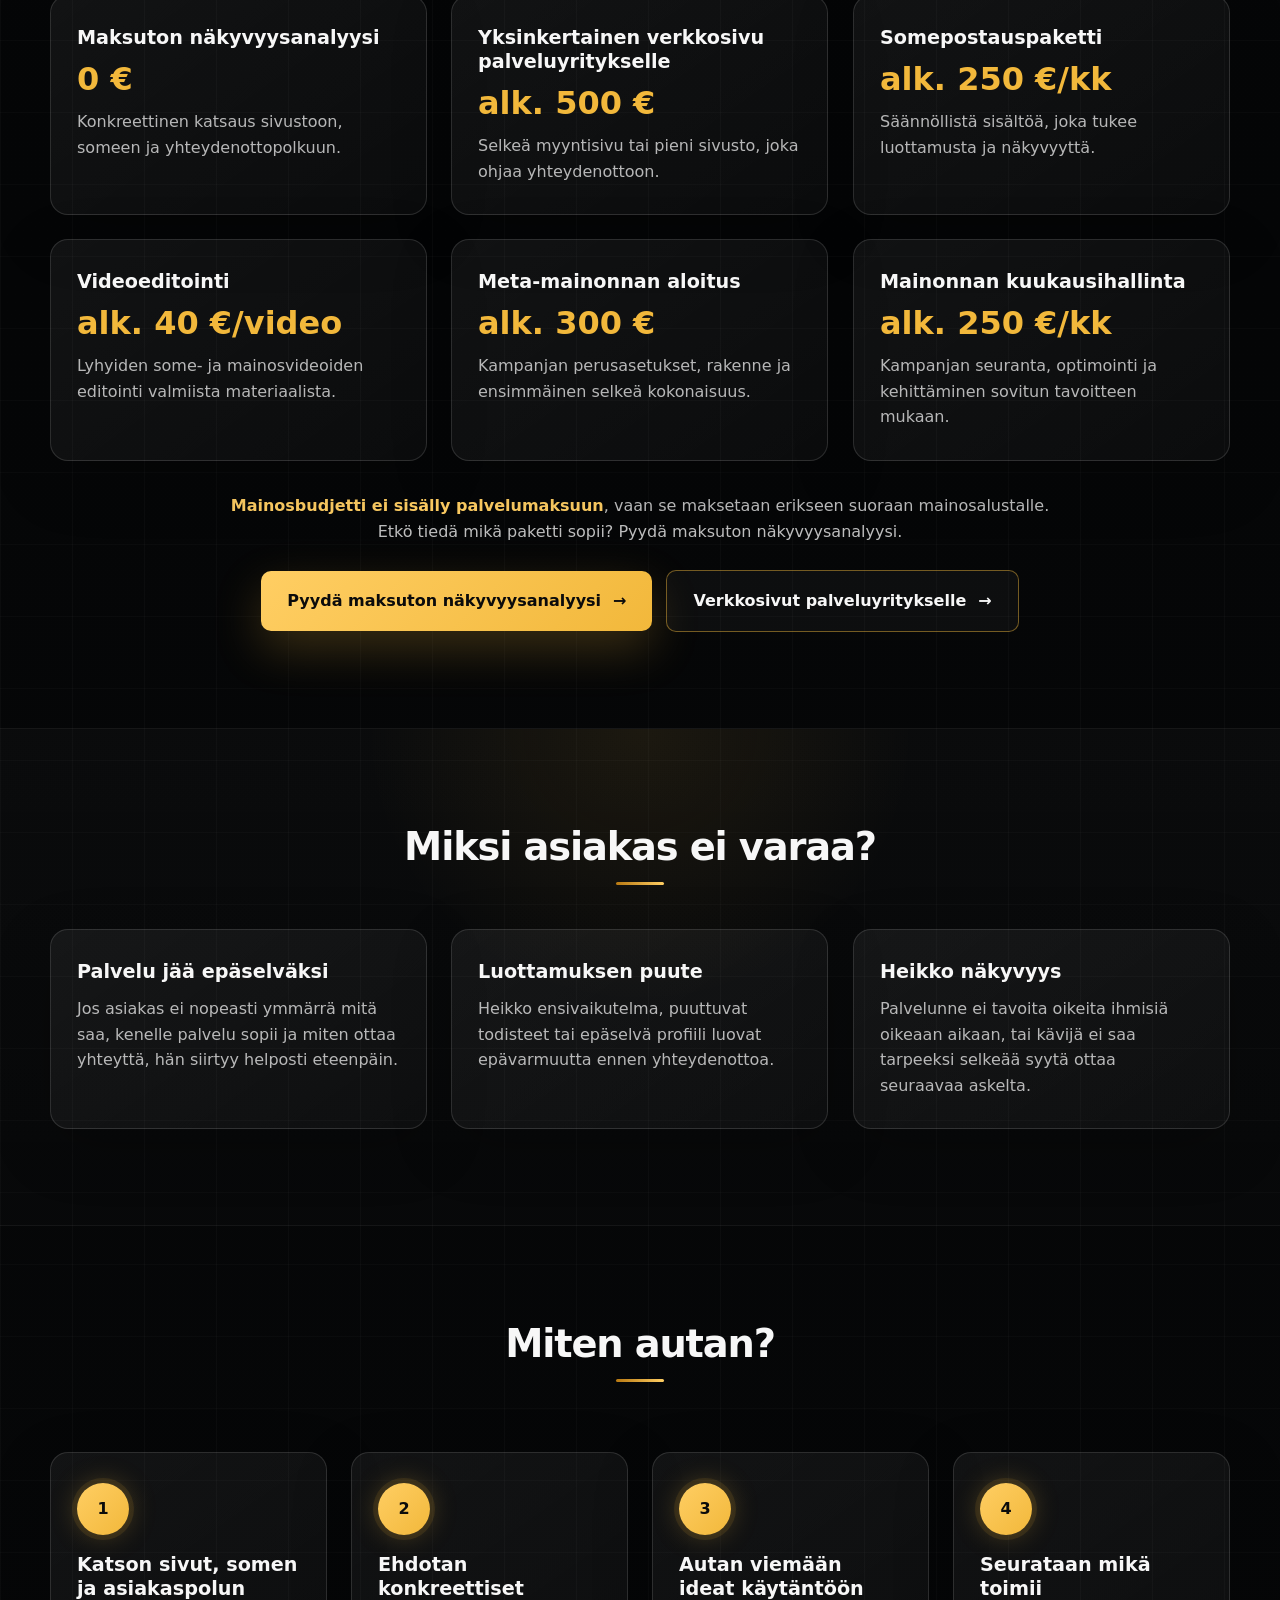
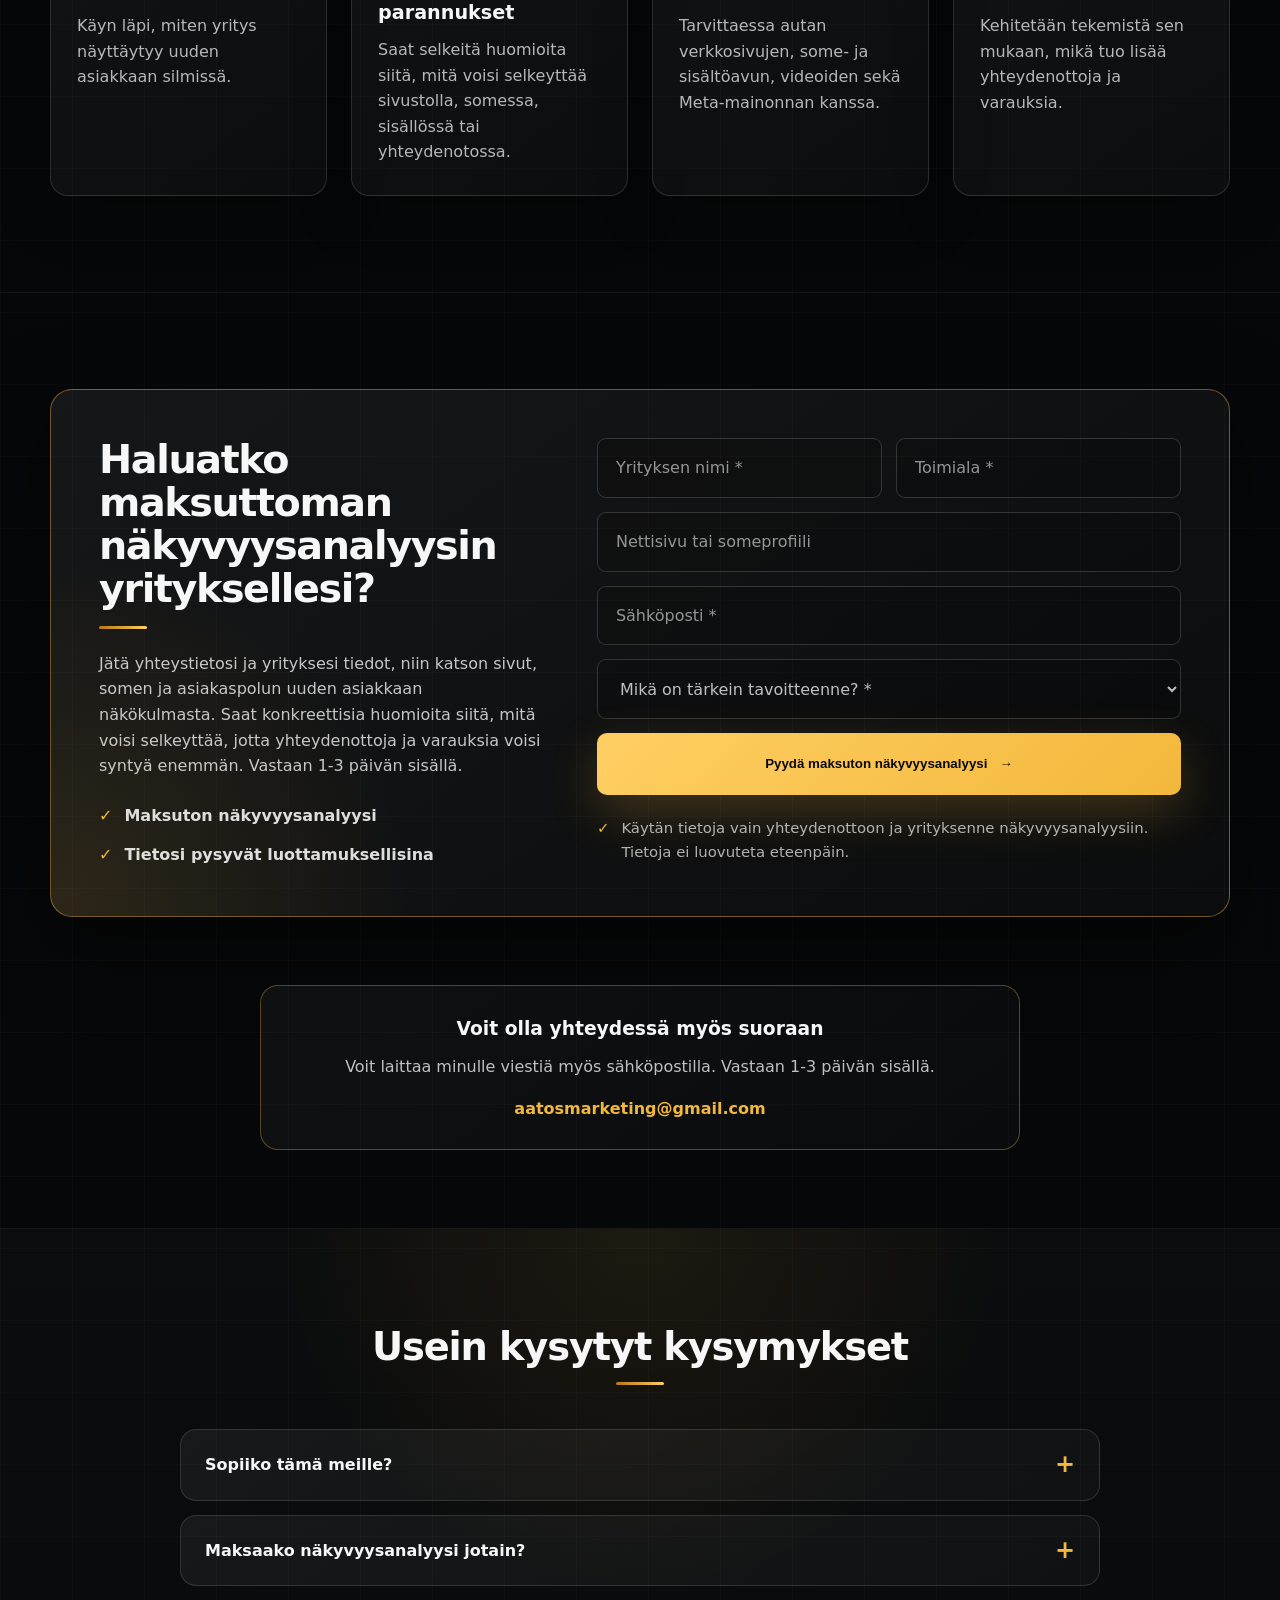
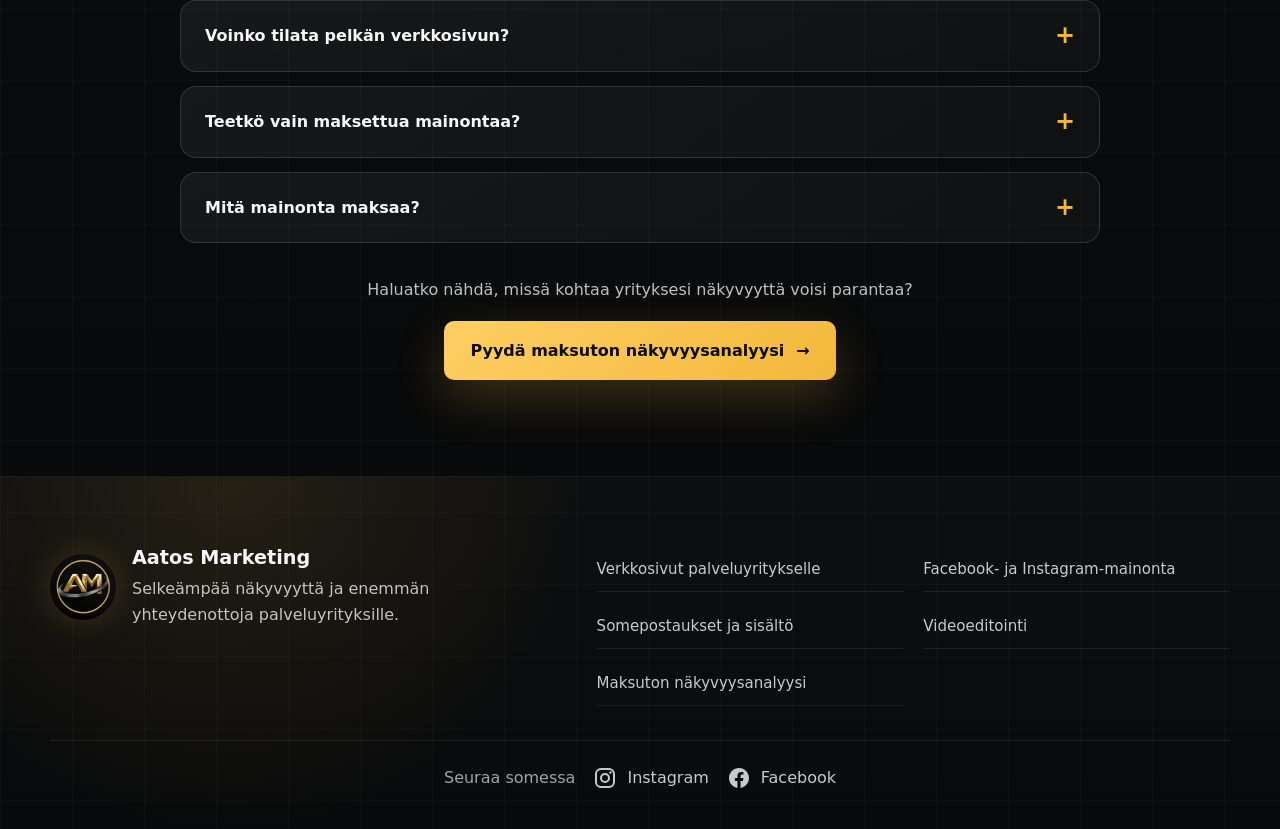
==== commit 24a1cb6d: "Lisää varma Web3Forms AJAX-submit" ====
--- a/index.html
+++ b/index.html
@@ -3,8 +3,8 @@
 <head>
   <meta charset="UTF-8" />
   <meta name="viewport" content="width=device-width, initial-scale=1.0" />
-  <title>Aatos Marketing | Verkkosivut, sisällöt ja mainonta palveluyrityksille</title>
-  <meta name="description" content="Aatos Marketing auttaa palveluyrityksiä muuttamaan verkkonäkyvyyden selkeämmäksi myyntikanavaksi verkkosivujen, sisältöjen ja Facebook- sekä Instagram-mainonnan avulla." />
+  <title>Aatos Marketing | Lisää yhteydenottoja palveluyrityksille</title>
+  <meta name="description" content="Aatos Marketing auttaa paikallisia palveluyrityksiä saamaan enemmän yhteydenottoja verkkosivujen, somesisältöjen, videoiden ja Meta-mainonnan avulla." />
   <link rel="canonical" href="https://aatosmarketing.fi/" />
   <link rel="icon" type="image/png" href="/favicon.png?v=2">
   <link rel="shortcut icon" type="image/png" href="/favicon.png?v=2">
@@ -107,7 +107,7 @@
     .hero-actions, .pricing-cta { display: flex; flex-wrap: wrap; gap: 14px; align-items: center; }
     .btn { display: inline-flex; align-items: center; justify-content: center; gap: 12px; min-height: 58px; padding: 17px 26px; border-radius: 10px; font-weight: 850; transition: transform 180ms ease, box-shadow 180ms ease, border-color 180ms ease; }
     .btn:hover { transform: translateY(-2px); }
-    .btn-primary { background: linear-gradient(135deg, var(--gold-2), var(--gold)); color: #050607; opacity: 1; text-shadow: none; box-shadow: 0 18px 48px rgba(242,184,59,0.22); }
+    .btn-primary { background: linear-gradient(135deg, var(--gold-2), var(--gold)); color: #0b0b0b; box-shadow: 0 18px 48px rgba(242,184,59,0.22); }
     .btn-secondary { border: 1px solid rgba(242,184,59,0.45); background: rgba(255,255,255,0.035); color: var(--text); }
     .hero-note { margin-top: 22px; color: rgba(255,255,255,0.76); font-size: 0.93rem; }
     .hero-visual { min-height: 650px; position: relative; display: flex; align-items: flex-end; justify-content: center; isolation: isolate; }
@@ -133,7 +133,7 @@
     .pricing-note { max-width: 820px; margin: 32px auto 0; text-align: center; color: var(--muted); }
     .pricing-note strong { color: var(--gold-2); }
     .pricing-cta { justify-content: center; margin-top: 26px; }
-    .step-number { width: 52px; height: 52px; border-radius: 999px; background: linear-gradient(135deg, var(--gold-2), var(--gold)); color: #050607; display: grid; place-items: center; font-weight: 900; margin-bottom: 18px; }
+    .step-number { width: 52px; height: 52px; border-radius: 999px; background: linear-gradient(135deg, var(--gold-2), var(--gold)); color: #0b0b0b; display: grid; place-items: center; font-weight: 900; margin-bottom: 18px; }
 
     .contact-panel { display: grid; grid-template-columns: 0.95fr 1.25fr; gap: 54px; background: radial-gradient(circle at 0% 100%, rgba(242,184,59,0.12), transparent 28%), linear-gradient(145deg, rgba(255,255,255,0.065), rgba(255,255,255,0.025)); border: 1px solid rgba(238,174,61,0.45); border-radius: 22px; padding: clamp(28px, 5vw, 48px); box-shadow: var(--shadow); }
     .contact-copy h2 { font-size: clamp(2rem, 3.1vw, 3.1rem); line-height: 1.08; letter-spacing: -0.035em; margin-bottom: 16px; }
@@ -151,7 +151,7 @@
     input:focus, select:focus { border-color: rgba(242,184,59,0.72); box-shadow: 0 0 0 4px rgba(242,184,59,0.10); }
     .form .btn { width: 100%; border: 0; cursor: pointer; }
     .privacy { display: flex; gap: 12px; color: rgba(255,255,255,0.68); font-size: 0.93rem; margin-top: 8px; }
-    .privacy-lock { width: 18px; height: 18px; flex: 0 0 auto; color: var(--gold); filter: drop-shadow(0 0 10px rgba(242,184,59,0.18)); margin-top: 2px; }
+    .privacy::before { content: "✓"; color: var(--gold); font-weight: 900; }
     .direct-contact { padding: 0 0 clamp(48px, 7vw, 78px); margin-top: -28px; }
     .direct-contact-card { max-width: 760px; margin: 0 auto; text-align: center; border: 1px solid rgba(242,184,59,0.34); background: linear-gradient(145deg, rgba(255,255,255,0.045), rgba(255,255,255,0.018)); border-radius: 18px; padding: 28px 24px; }
     .direct-contact-card p { color: var(--muted); margin: 10px 0 16px; }
@@ -218,13 +218,6 @@
     .service-card .card-cta { margin-top: auto; align-self: flex-start; display: inline-flex; align-items: center; gap: 9px; color: var(--gold); font-weight: 900; }
     .service-card .card-cta span { transition: transform 180ms ease; }
     .service-card .card-cta:hover span { transform: translateX(3px); }
-    .service-path { display: grid; gap: 28px; }
-    .service-start { display: grid; grid-template-columns: minmax(0, 1fr) auto; gap: 28px; align-items: center; padding: clamp(30px, 5vw, 46px); border-color: rgba(242,184,59,0.56); box-shadow: 0 0 42px rgba(242,184,59,0.10), 0 22px 70px rgba(0,0,0,0.30); }
-    .service-start h3 { font-size: clamp(1.65rem, 2.6vw, 2.3rem); margin-bottom: 14px; }
-    .service-start p { max-width: 760px; }
-    .service-actions { display: flex; align-items: center; gap: 16px; flex-wrap: wrap; }
-    .service-more { color: var(--gold); font-weight: 850; }
-    .service-main-grid { display: grid; grid-template-columns: repeat(3, minmax(0, 1fr)); gap: 28px; align-items: stretch; }
     .card-label { display: inline-flex; align-items: center; align-self: flex-start; margin-bottom: 16px; padding: 6px 10px; border: 1px solid rgba(242,184,59,0.42); border-radius: 999px; color: var(--gold-2); background: rgba(242,184,59,0.08); font-size: 0.76rem; font-weight: 900; letter-spacing: 0.04em; text-transform: uppercase; }
     .card.featured { border-color: rgba(242,184,59,0.58); box-shadow: 0 0 38px rgba(242,184,59,0.10), 0 18px 60px rgba(0,0,0,0.26); }
     .price { overflow-wrap: anywhere; }
@@ -240,51 +233,8 @@
     .footer-links a:hover { color: var(--gold); border-color: rgba(242,184,59,0.34); }
     .footer-social { grid-column: 1 / -1; display: flex; align-items: center; justify-content: center; gap: 18px; flex-wrap: wrap; padding-top: 24px; border-top: 1px solid rgba(255,255,255,0.08); color: rgba(255,255,255,0.78); }
     .footer-social-label { color: rgba(255,255,255,0.62); }
-    .footer-social .social,
-    .social {
-      display: inline-flex;
-      align-items: center;
-      gap: 10px;
-      font-size: 0.94rem;
-      line-height: 1.2;
-      color: rgba(255,255,255,0.78);
-      transition: color 180ms ease, transform 180ms ease;
-    }
-    .footer-social .social svg,
-    .social svg {
-      width: 24px;
-      height: 24px;
-      flex: 0 0 24px;
-    }
-    .footer-social .social:hover,
-    .social:hover {
-      color: var(--gold);
-      transform: translateY(-1px);
-    }
-    @media (max-width: 980px) { .service-grid, .service-main-grid { grid-template-columns: repeat(2, minmax(0, 1fr)); gap: 22px; } .service-start { grid-template-columns: 1fr; } .footer-shell { grid-template-columns: 1fr; text-align: left; } .footer-social { justify-content: flex-start; } }
-    @media (max-width: 620px) { .service-grid, .service-main-grid { grid-template-columns: 1fr; } .service-card { padding: 28px 22px; } .service-actions { align-items: stretch; } .service-actions .btn { width: 100%; justify-content: center; } .footer-brand { align-items: flex-start; } .footer-logo { width: 56px; height: 56px; } .footer-links { grid-template-columns: 1fr; } .footer-social { flex-direction: column; align-items: flex-start; gap: 12px; } }
-  
-    .btn-primary,
-    .btn-primary:visited,
-    .btn-primary:hover,
-    .btn-primary:focus-visible,
-    .btn-primary:active,
-    .btn-primary span,
-    .btn-primary svg,
-    .btn-primary .icon,
-    .btn-primary::before,
-    .btn-primary::after {
-      color: #050607 !important;
-      opacity: 1;
-      text-shadow: none;
-    }
-    .reveal { opacity: 0; transform: translateY(18px); transition: opacity 620ms ease, transform 620ms ease; }
-    .reveal.is-visible { opacity: 1; transform: translateY(0); }
-    @media (prefers-reduced-motion: reduce) {
-      html { scroll-behavior: auto; }
-      .btn, .card, .hero-card, .price-panel, .cta-panel, .direct-contact-card, .reveal { transition: none; }
-      .reveal { opacity: 1; transform: none; }
-    }
+    @media (max-width: 980px) { .service-grid { grid-template-columns: repeat(2, minmax(0, 1fr)); gap: 22px; } .footer-shell { grid-template-columns: 1fr; text-align: left; } .footer-social { justify-content: flex-start; } }
+    @media (max-width: 620px) { .service-grid { grid-template-columns: 1fr; } .service-card { padding: 28px 22px; } .footer-brand { align-items: flex-start; } .footer-logo { width: 56px; height: 56px; } .footer-links { grid-template-columns: 1fr; } .footer-social { flex-direction: column; align-items: flex-start; gap: 12px; } }
   </style>
 
   <!-- Meta Pixel Code -->
@@ -359,27 +309,16 @@
       <section class="section section-soft" id="palvelut">
         <div class="container">
           <div class="section-title">
-            <h2>Palvelut, joilla verkosta tulee aidosti toimiva myyntikanava</h2>
-            <p>Aloitetaan tarvittaessa maksuttomasta näkyvyysanalyysistä. Sen jälkeen rakennetaan selkeä sivusto, sisältö ja mainonta oikeassa järjestyksessä.</p>
+            <h2>Palvelut, joilla verkosta tulee selkeämpi myyntikanava</h2>
+            <p>Voimme aloittaa maksuttomasta näkyvyysanalyysistä tai valita suoraan palvelun, joka auttaa asiakasta löytämään, ymmärtämään ja ottamaan yhteyttä.</p>
             <div class="title-line"></div>
           </div>
-          <div class="service-path">
-            <article class="card service-start">
-              <div>
-                <span class="card-label">Aloita tästä</span>
-                <h3>Maksuton näkyvyysanalyysi</h3>
-                <p>Katsotaan sivusto, some ja asiakaspolku uuden asiakkaan näkökulmasta. Saat selkeän kuvan siitä, mikä kannattaa korjata ensin.</p>
-              </div>
-              <div class="service-actions">
-                <a class="btn btn-primary" href="#yhteys">Pyydä maksuton näkyvyysanalyysi <span>→</span></a>
-                <a class="service-more" href="/maksuton-nakyvyysanalyysi/">Lue lisää</a>
-              </div>
-            </article>
-            <div class="service-main-grid">
-              <article class="card service-card featured"><span class="card-label">Usein ensimmäinen maksullinen askel</span><h3>Verkkosivut palveluyritykselle</h3><p>Selkeä sivusto tekee palvelusta ymmärrettävän, vahvistaa luottamusta ja ohjaa asiakkaan yhteydenottoon.</p><span class="price">alk. 500 €</span><a class="card-cta" href="/verkkosivut-palveluyritykselle/">Lue lisää <span>→</span></a></article>
-              <article class="card service-card"><h3>Sisällöt someen</h3><p>Still-postaukset, karusellit ja tekstit, jotka tekevät palvelustasi helpommin ymmärrettävän ja luotettavamman.</p><span class="price">alk. 250 €/kk</span><a class="card-cta" href="/some-markkinointi-palveluyrityksille/">Lue lisää <span>→</span></a></article>
-              <article class="card service-card"><h3>Facebook- ja Instagram-mainonta</h3><p>Kun sivusto ja viesti ovat kunnossa, mainonnalla ohjataan oikeita ihmisiä yhteydenottopolulle.</p><span class="price">alk. 300 €</span><a class="card-cta" href="/facebook-instagram-mainonta/">Lue lisää <span>→</span></a></article>
-            </div>
+          <div class="service-grid">
+            <article class="card service-card featured"><span class="card-label">Suosituin aloitus</span><h3>Verkkosivut palveluyritykselle</h3><p>Selkeä sivu, joka kertoo mitä tarjoatte, kenelle palvelu sopii ja miten asiakas ottaa yhteyttä.</p><a class="card-cta" href="/verkkosivut-palveluyritykselle/">Lue lisää <span>→</span></a></article>
+            <article class="card service-card"><h3>Facebook- ja Instagram-mainonta</h3><p>Meta-mainonnan aloitus, kampanjarakenne ja kuukausihallinta selkeillä tavoitteilla.</p><a class="card-cta" href="/facebook-instagram-mainonta/">Lue lisää <span>→</span></a></article>
+            <article class="card service-card"><h3>Somepostaukset ja sisältö</h3><p>Sisältöä, joka tekee palvelusta ymmärrettävämmän ja vahvistaa luottamusta ennen yhteydenottoa.</p><a class="card-cta" href="/some-markkinointi-palveluyrityksille/">Lue lisää <span>→</span></a></article>
+            <article class="card service-card"><h3>Videoeditointi</h3><p>Lyhyitä ja selkeitä videoita someen, mainoksiin tai palvelun esittelyyn.</p><a class="card-cta" href="/videoeditointi/">Lue lisää <span>→</span></a></article>
+            <article class="card service-card"><h3>Maksuton näkyvyysanalyysi</h3><p>Käyn läpi sivut, somen ja asiakaspolun uuden asiakkaan näkökulmasta.</p><a class="card-cta" href="/maksuton-nakyvyysanalyysi/">Lue lisää <span>→</span></a></article>
           </div>        </div>
       </section>
 
@@ -393,17 +332,18 @@
           <div class="pricing-grid">
             <article class="card"><h3>Maksuton näkyvyysanalyysi</h3><span class="price">0 €</span><p>Konkreettinen katsaus sivustoon, someen ja yhteydenottopolkuun.</p></article>
             <article class="card"><h3>Yksinkertainen verkkosivu palveluyritykselle</h3><span class="price">alk. 500 €</span><p>Selkeä myyntisivu tai pieni sivusto, joka ohjaa yhteydenottoon.</p></article>
-            <article class="card"><h3>Some-sisältöpaketti</h3><span class="price">alk. 250 €/kk</span><p>Säännöllistä sisältöä, joka tukee luottamusta ja näkyvyyttä.</p></article>
-            <article class="card"><h3>Lyhytvideoiden editointi</h3><span class="price">alk. 40 €/video</span><p>Lyhyiden some- ja mainosvideoiden editointi valmiista materiaalista.</p></article>
-            <article class="card"><h3>Facebook- ja Instagram-mainonnan testijakso</h3><span class="price">alk. 300 €</span><p>Ensimmäinen kampanja, seuranta ja tulosten läpikäynti sovitulla testijaksolla. Jatkuva hallinta tai tulospohjainen malli sovitaan erikseen.</p></article>
+            <article class="card"><h3>Somepostauspaketti</h3><span class="price">alk. 250 €/kk</span><p>Säännöllistä sisältöä, joka tukee luottamusta ja näkyvyyttä.</p></article>
+            <article class="card"><h3>Videoeditointi</h3><span class="price">alk. 40 €/video</span><p>Lyhyiden some- ja mainosvideoiden editointi valmiista materiaalista.</p></article>
+            <article class="card"><h3>Meta-mainonnan aloitus</h3><span class="price">alk. 300 €</span><p>Kampanjan perusasetukset, rakenne ja ensimmäinen selkeä kokonaisuus.</p></article>
+            <article class="card"><h3>Mainonnan kuukausihallinta</h3><span class="price">alk. 250 €/kk</span><p>Kampanjan seuranta, optimointi ja kehittäminen sovitun tavoitteen mukaan.</p></article>
           </div>
           <div class="pricing-note">
-            <p>Hinnat ovat lähtöhintoja. Sopiva kokonaisuus katsotaan maksuttoman näkyvyysanalyysin jälkeen.</p>
+            <p><strong>Mainosbudjetti ei sisälly palvelumaksuun</strong>, vaan se maksetaan erikseen suoraan mainosalustalle.</p>
             <p>Etkö tiedä mikä paketti sopii? Pyydä maksuton näkyvyysanalyysi.</p>
           </div>
           <div class="pricing-cta">
             <a class="btn btn-primary" href="#yhteys">Pyydä maksuton näkyvyysanalyysi <span>→</span></a>
-            <a class="btn btn-secondary" href="#yhteys">Ota yhteyttä <span>→</span></a>
+            <a class="btn btn-secondary" href="/verkkosivut-palveluyritykselle/">Verkkosivut palveluyritykselle <span>→</span></a>
           </div>
         </div>
       </section>
@@ -425,7 +365,7 @@
           <div class="steps-wrap">
             <article class="card"><div class="step-number">1</div><h3>Katson sivut, somen ja asiakaspolun</h3><p>Käyn läpi, miten yritys näyttäytyy uuden asiakkaan silmissä.</p></article>
             <article class="card"><div class="step-number">2</div><h3>Ehdotan konkreettiset parannukset</h3><p>Saat selkeitä huomioita siitä, mitä voisi selkeyttää sivustolla, somessa, sisällössä tai yhteydenotossa.</p></article>
-            <article class="card"><div class="step-number">3</div><h3>Autan viemään ideat käytäntöön</h3><p>Tarvittaessa autan verkkosivujen, some- ja sisältöavun, videoiden sekä Facebook- ja Instagram-mainonnan kanssa.</p></article>
+            <article class="card"><div class="step-number">3</div><h3>Autan viemään ideat käytäntöön</h3><p>Tarvittaessa autan verkkosivujen, some- ja sisältöavun, videoiden sekä Meta-mainonnan kanssa.</p></article>
             <article class="card"><div class="step-number">4</div><h3>Seurataan mikä toimii</h3><p>Kehitetään tekemistä sen mukaan, mikä tuo lisää yhteydenottoja ja varauksia.</p></article>
           </div>
         </div>
@@ -440,7 +380,7 @@
               <p>Jätä yhteystietosi ja yrityksesi tiedot, niin katson sivut, somen ja asiakaspolun uuden asiakkaan näkökulmasta. Saat konkreettisia huomioita siitä, mitä voisi selkeyttää, jotta yhteydenottoja ja varauksia voisi syntyä enemmän. Vastaan 1-3 päivän sisällä.</p>
               <div class="checks"><div class="check">Maksuton näkyvyysanalyysi</div><div class="check">Tietosi pysyvät luottamuksellisina</div></div>
             </div>
-            <form class="form" action="https://api.web3forms.com/submit" method="POST">
+            <form id="contact-form" class="form" action="https://api.web3forms.com/submit" method="POST">
               <input type="hidden" name="access_key" value="be1faa39-ab23-4b3e-87ac-1aafee211101">
               <input type="hidden" name="subject" value="Uusi yhteydenotto Aatos Marketing -sivulta">
               <input type="hidden" name="redirect" value="https://aatosmarketing.fi/kiitos.html">
@@ -458,7 +398,7 @@
                 <option value="En tiedä vielä">En tiedä vielä</option>
               </select>
               <button class="btn btn-primary" type="submit">Pyydä maksuton näkyvyysanalyysi <span>→</span></button>
-              <div class="privacy"><svg class="privacy-lock" viewBox="0 0 24 24" aria-hidden="true" focusable="false"><rect x="5" y="10" width="14" height="10" rx="2.5" fill="none" stroke="currentColor" stroke-width="2"/><path d="M8 10V7.8C8 5.15 9.7 3.5 12 3.5s4 1.65 4 4.3V10" fill="none" stroke="currentColor" stroke-width="2" stroke-linecap="round"/><path d="M12 14v2.5" stroke="currentColor" stroke-width="2" stroke-linecap="round"/></svg><span>Käytän tietoja vain yhteydenottoon ja yrityksenne näkyvyysanalyysiin. Tietoja ei luovuteta eteenpäin.</span></div>
+              <div class="privacy"><span>Käytän tietoja vain yhteydenottoon ja yrityksenne näkyvyysanalyysiin. Tietoja ei luovuteta eteenpäin.</span></div>
             </form>
           </div>
         </div>
@@ -468,13 +408,13 @@
 
       <section class="section section-soft" id="faq">
         <div class="container">
-          <div class="section-title"><h2>Usein kysytyt</h2><div class="title-line"></div></div>
+          <div class="section-title"><h2>Usein kysytyt kysymykset</h2><div class="title-line"></div></div>
           <div class="faq-list">
             <details class="faq-item"><summary>Sopiiko tämä meille?</summary><p>Tämä sopii paikalliselle palveluyritykselle, joka tarjoaa ajanvarauksella tai yhteydenotolla ostettavaa palvelua ja haluaa saada lisää asiakkaita verkon kautta.</p></details>
             <details class="faq-item"><summary>Maksaako näkyvyysanalyysi jotain?</summary><p>Ei. Saat maksuttoman näkyvyysanalyysin siitä, miten yrityksesi näkyvyyttä, viestiä, somea tai asiakaspolkua voisi parantaa. Analyysi ei sido sinua mihinkään.</p></details>
             <details class="faq-item"><summary>Voinko tilata pelkän verkkosivun?</summary><p>Kyllä. Yksinkertainen verkkosivu palveluyritykselle alkaa 500 eurosta. Tavoitteena on tehdä sivusta selkeä, luotettava ja yhteydenottoon ohjaava.</p></details>
             <details class="faq-item"><summary>Teetkö vain maksettua mainontaa?</summary><p>En. Voin auttaa myös verkkosivujen, orgaanisen somen, sisältöjen suunnittelun, viestin selkeyttämisen ja asiakaspolun kehittämisen kanssa.</p></details>
-            <details class="faq-item"><summary>Mitä mainonta maksaa?</summary><p>Facebook- ja Instagram-mainonnan testijakso alkaa 300 eurosta. Sopiva kokonaisuus ja mahdollinen jatko katsotaan maksuttoman näkyvyysanalyysin jälkeen.</p></details>
+            <details class="faq-item"><summary>Mitä mainonta maksaa?</summary><p>Meta-mainonnan aloitus alkaa 300 eurosta ja kuukausihallinta 250 eurosta kuukaudessa. Varsinainen mainosbudjetti maksetaan erikseen suoraan mainosalustalle.</p></details>
           </div>
           <div class="faq-cta"><p>Haluatko nähdä, missä kohtaa yrityksesi näkyvyyttä voisi parantaa?</p><a class="btn btn-primary" href="#yhteys">Pyydä maksuton näkyvyysanalyysi <span>→</span></a></div>
         </div>
@@ -488,11 +428,11 @@
           <div><strong>Aatos Marketing</strong><p>Selkeämpää näkyvyyttä ja enemmän yhteydenottoja palveluyrityksille.</p></div>
         </div>
         <nav class="footer-links" aria-label="Palvelulinkit">
+          <a href="/verkkosivut-palveluyritykselle/">Verkkosivut palveluyritykselle</a>
+          <a href="/facebook-instagram-mainonta/">Facebook- ja Instagram-mainonta</a>
+          <a href="/some-markkinointi-palveluyrityksille/">Somepostaukset ja sisältö</a>
+          <a href="/videoeditointi/">Videoeditointi</a>
           <a href="/maksuton-nakyvyysanalyysi/">Maksuton näkyvyysanalyysi</a>
-          <a href="/verkkosivut-palveluyritykselle/">Verkkosivut palveluyritykselle</a>
-          <a href="/some-markkinointi-palveluyrityksille/">Sisällöt someen</a>
-          <a href="/facebook-instagram-mainonta/">Facebook- ja Instagram-mainonta</a>
-          <a href="/videoeditointi/">Lyhytvideoiden editointi</a>
         </nav>
         <div class="footer-social">
           <span class="footer-social-label">Seuraa somessa</span>
@@ -516,27 +456,56 @@
         menuBtn.textContent = "☰";
       });
     });
-  
-    const reduceMotion = window.matchMedia("(prefers-reduced-motion: reduce)").matches;
-    const revealTargets = document.querySelectorAll(".hero, .section, .service-start, .service-card, .card, .price-panel, .contact-panel, .cta-panel, .footer");
-    revealTargets.forEach((el) => el.classList.add("reveal"));
-    if (reduceMotion) {
-      revealTargets.forEach((el) => el.classList.add("is-visible"));
-    } else {
-      const revealObserver = new IntersectionObserver((entries, observer) => {
-        entries.forEach((entry) => {
-          if (entry.isIntersecting) {
-            entry.target.classList.add("is-visible");
-            observer.unobserve(entry.target);
+
+    const contactForm = document.getElementById("contact-form");
+    if (contactForm) {
+      contactForm.addEventListener("submit", async function (event) {
+        event.preventDefault();
+
+        const submitButton = contactForm.querySelector('button[type="submit"]');
+        const originalButtonHtml = submitButton ? submitButton.innerHTML : "";
+
+        if (submitButton) {
+          submitButton.disabled = true;
+          submitButton.innerHTML = "Lähetetään...";
+        }
+
+        const formData = new FormData(contactForm);
+        const data = Object.fromEntries(formData.entries());
+
+        try {
+          const response = await fetch(contactForm.action, {
+            method: "POST",
+            headers: {
+              "Content-Type": "application/json",
+              "Accept": "application/json"
+            },
+            body: JSON.stringify(data)
+          });
+
+          let result = {};
+          try {
+            result = await response.json();
+          } catch (error) {
+            result = {};
           }
-        });
-      }, { threshold: 0.12, rootMargin: "0px 0px -8% 0px" });
-      revealTargets.forEach((el) => revealObserver.observe(el));
+
+          if (response.ok && (result.success === true || response.status === 200)) {
+            window.location.href = "https://aatosmarketing.fi/kiitos.html";
+            return;
+          }
+
+          throw new Error(result.message || "Lomakkeen lähetys epäonnistui.");
+        } catch (error) {
+          alert("Lomakkeen lähetys ei onnistunut. Yritä hetken päästä uudelleen tai ota yhteyttä suoraan sähköpostilla.");
+
+          if (submitButton) {
+            submitButton.disabled = false;
+            submitButton.innerHTML = originalButtonHtml || "Lähetä";
+          }
+        }
+      });
     }
   </script>
 </body>
 </html>
-
-
-
-
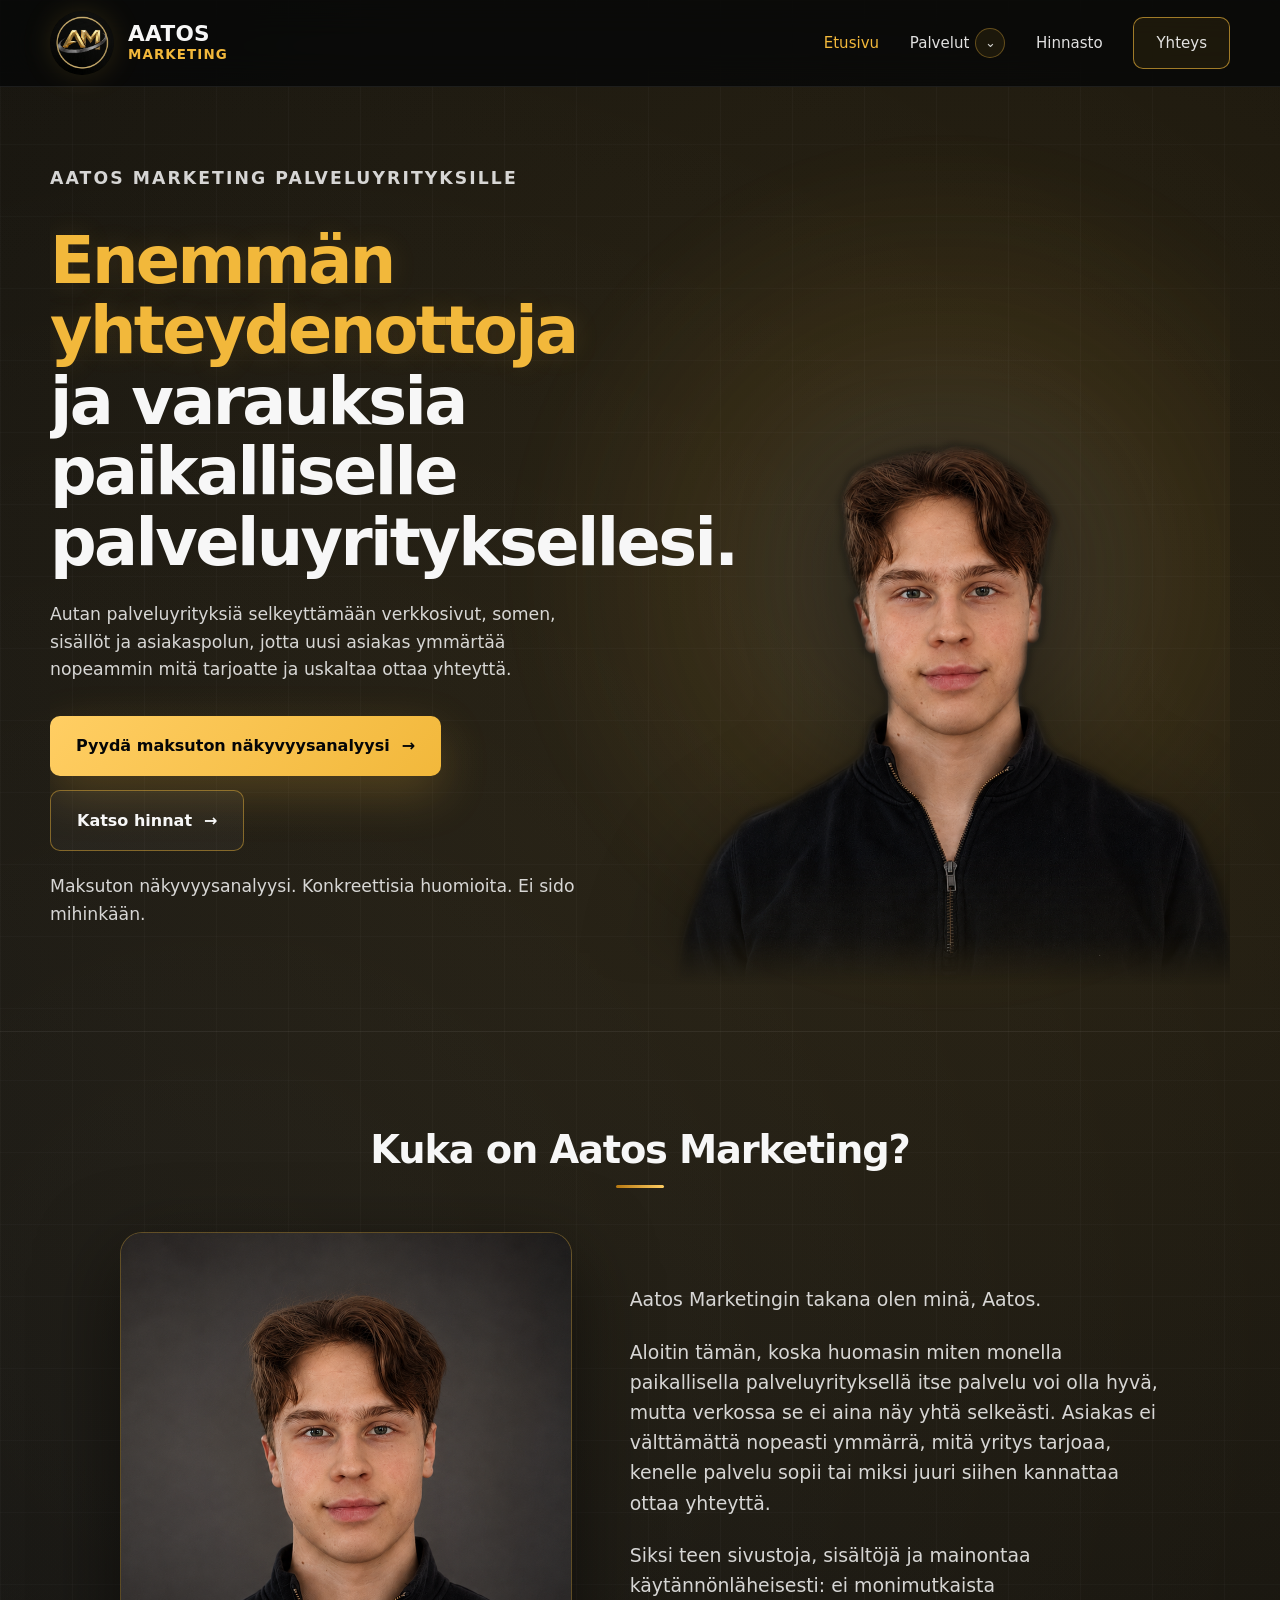
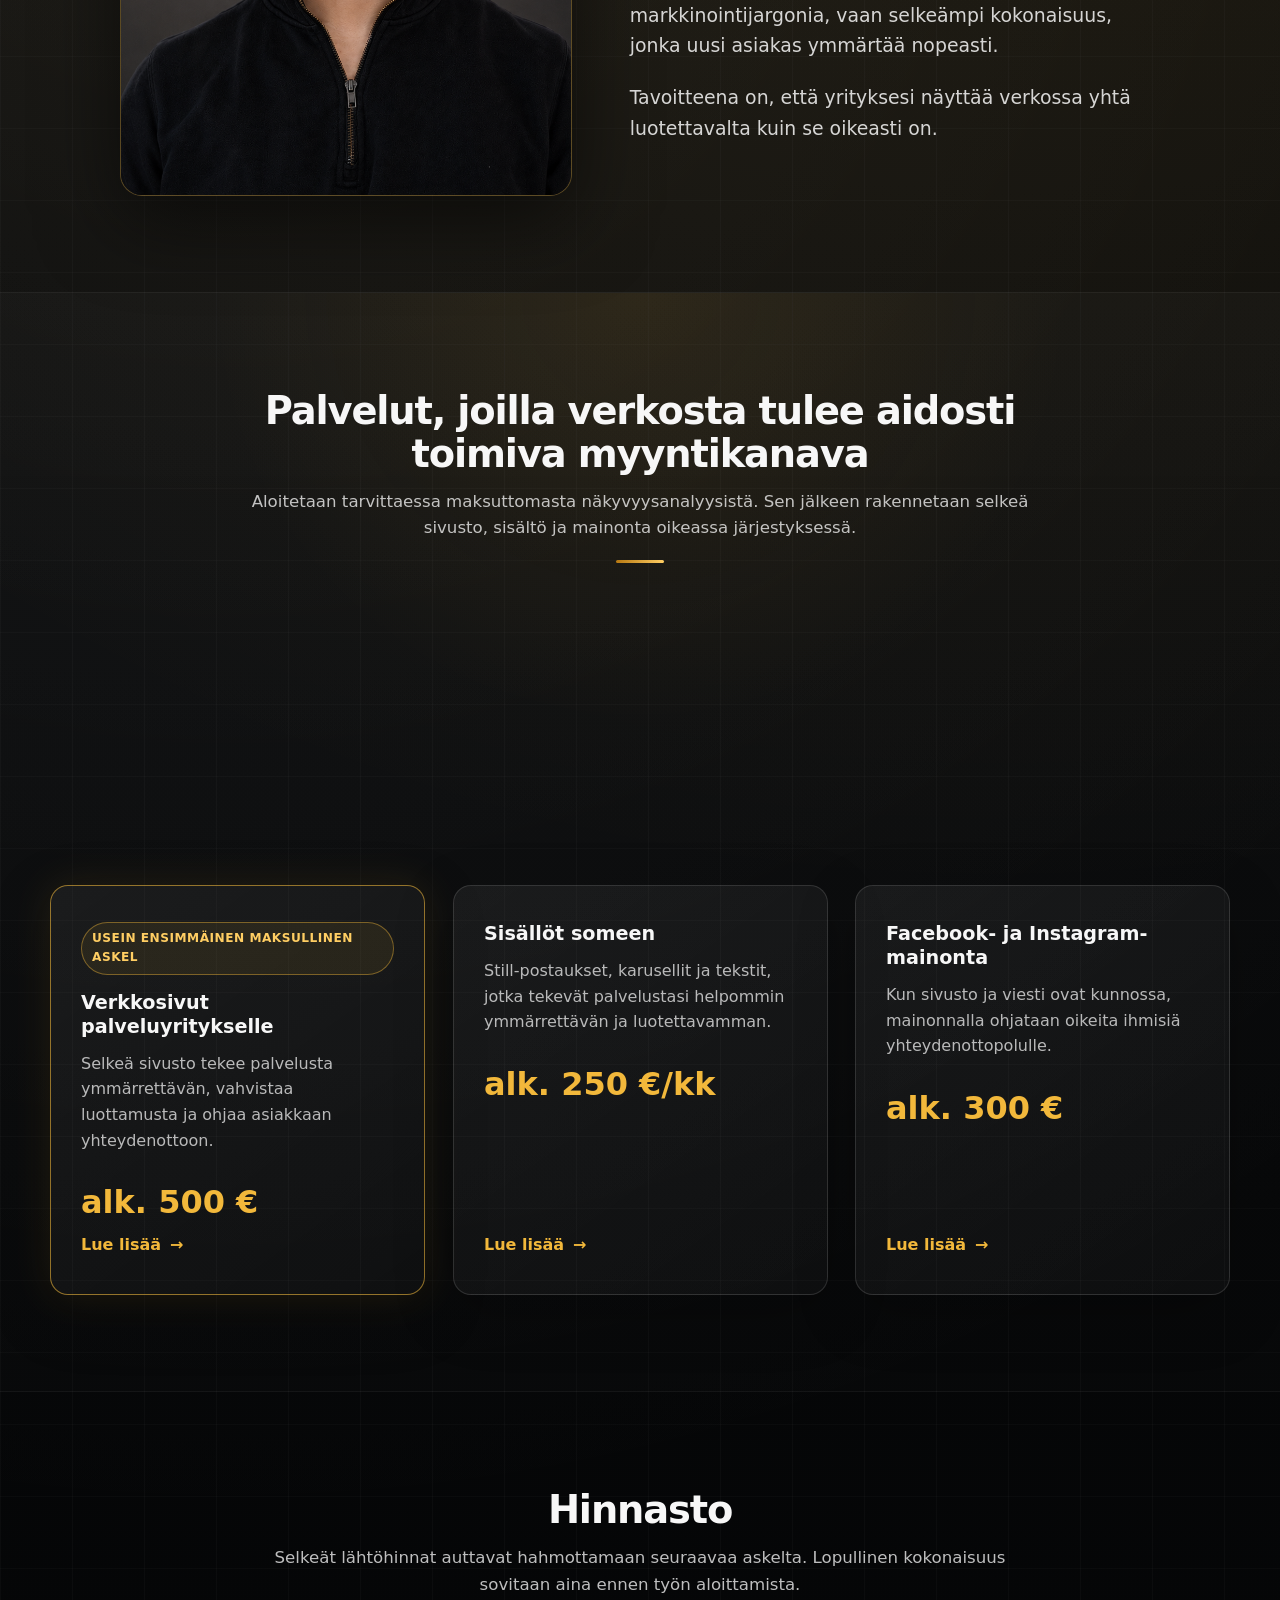
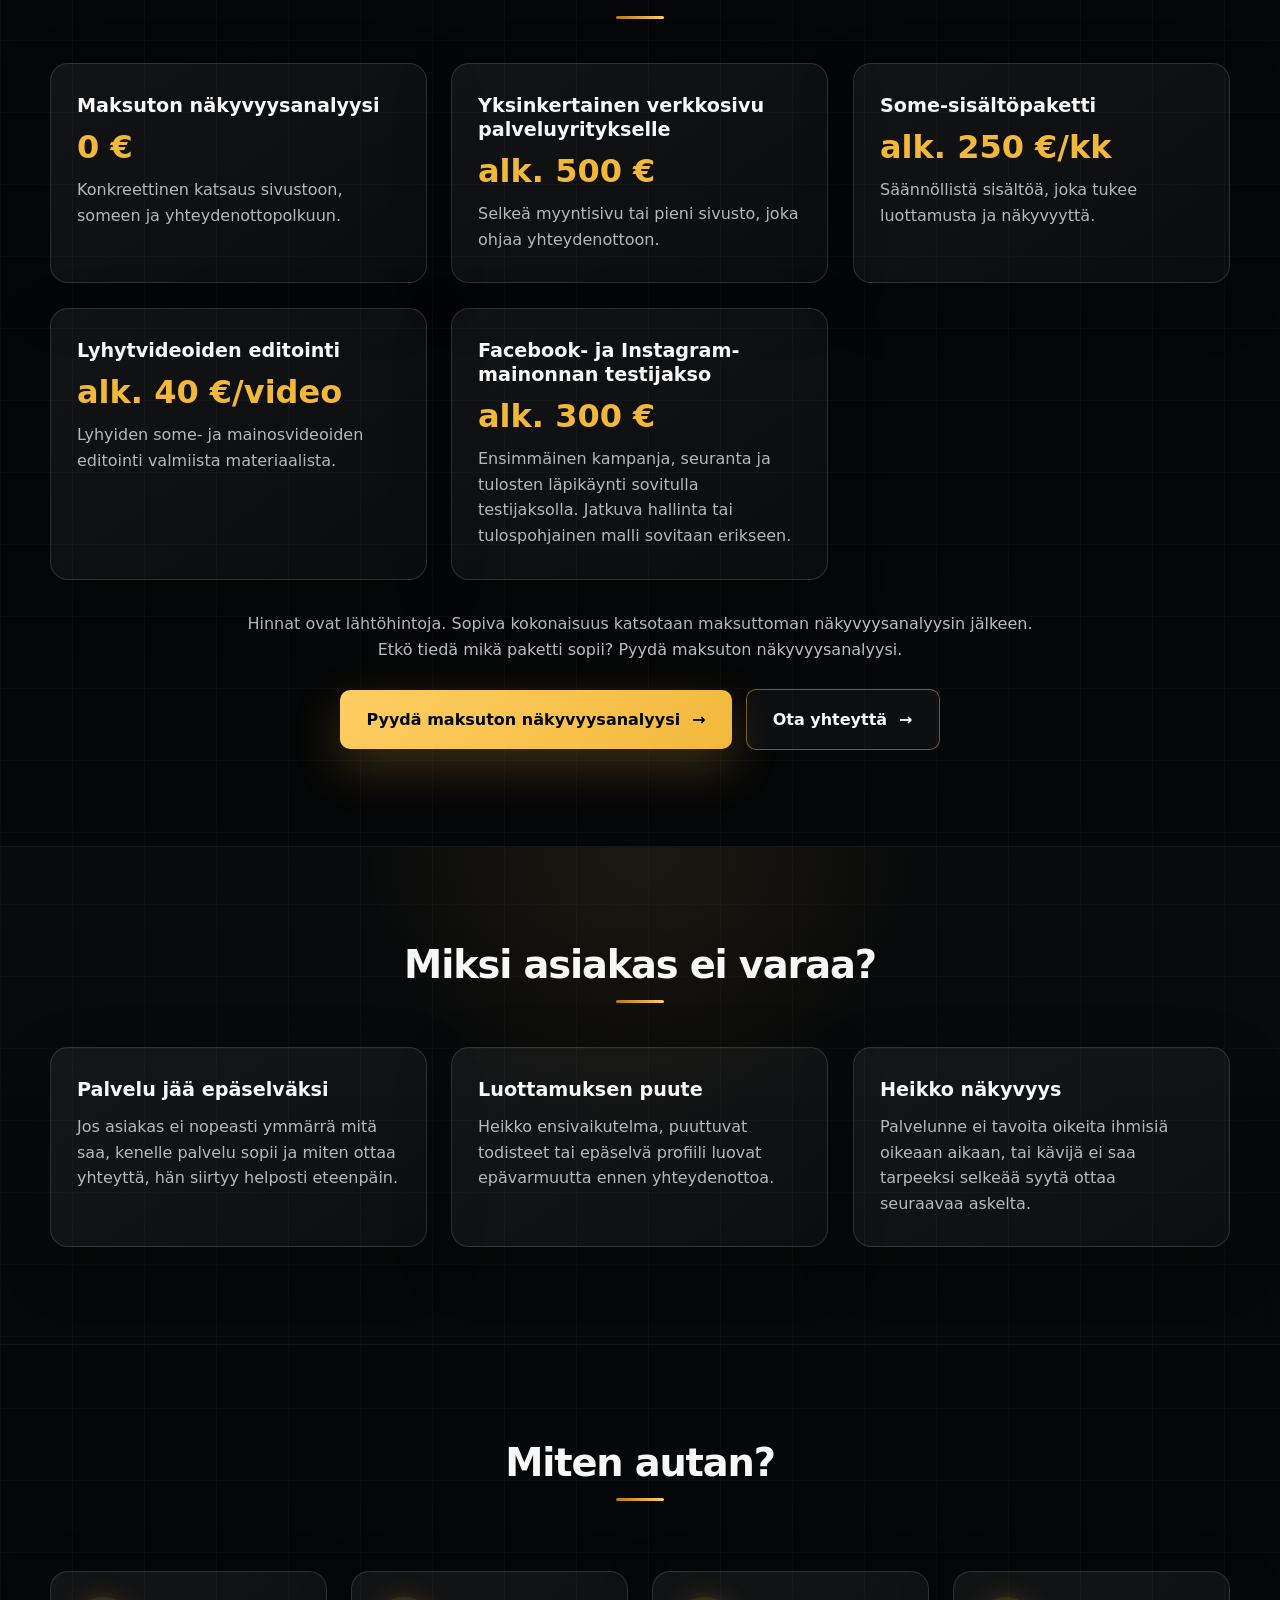
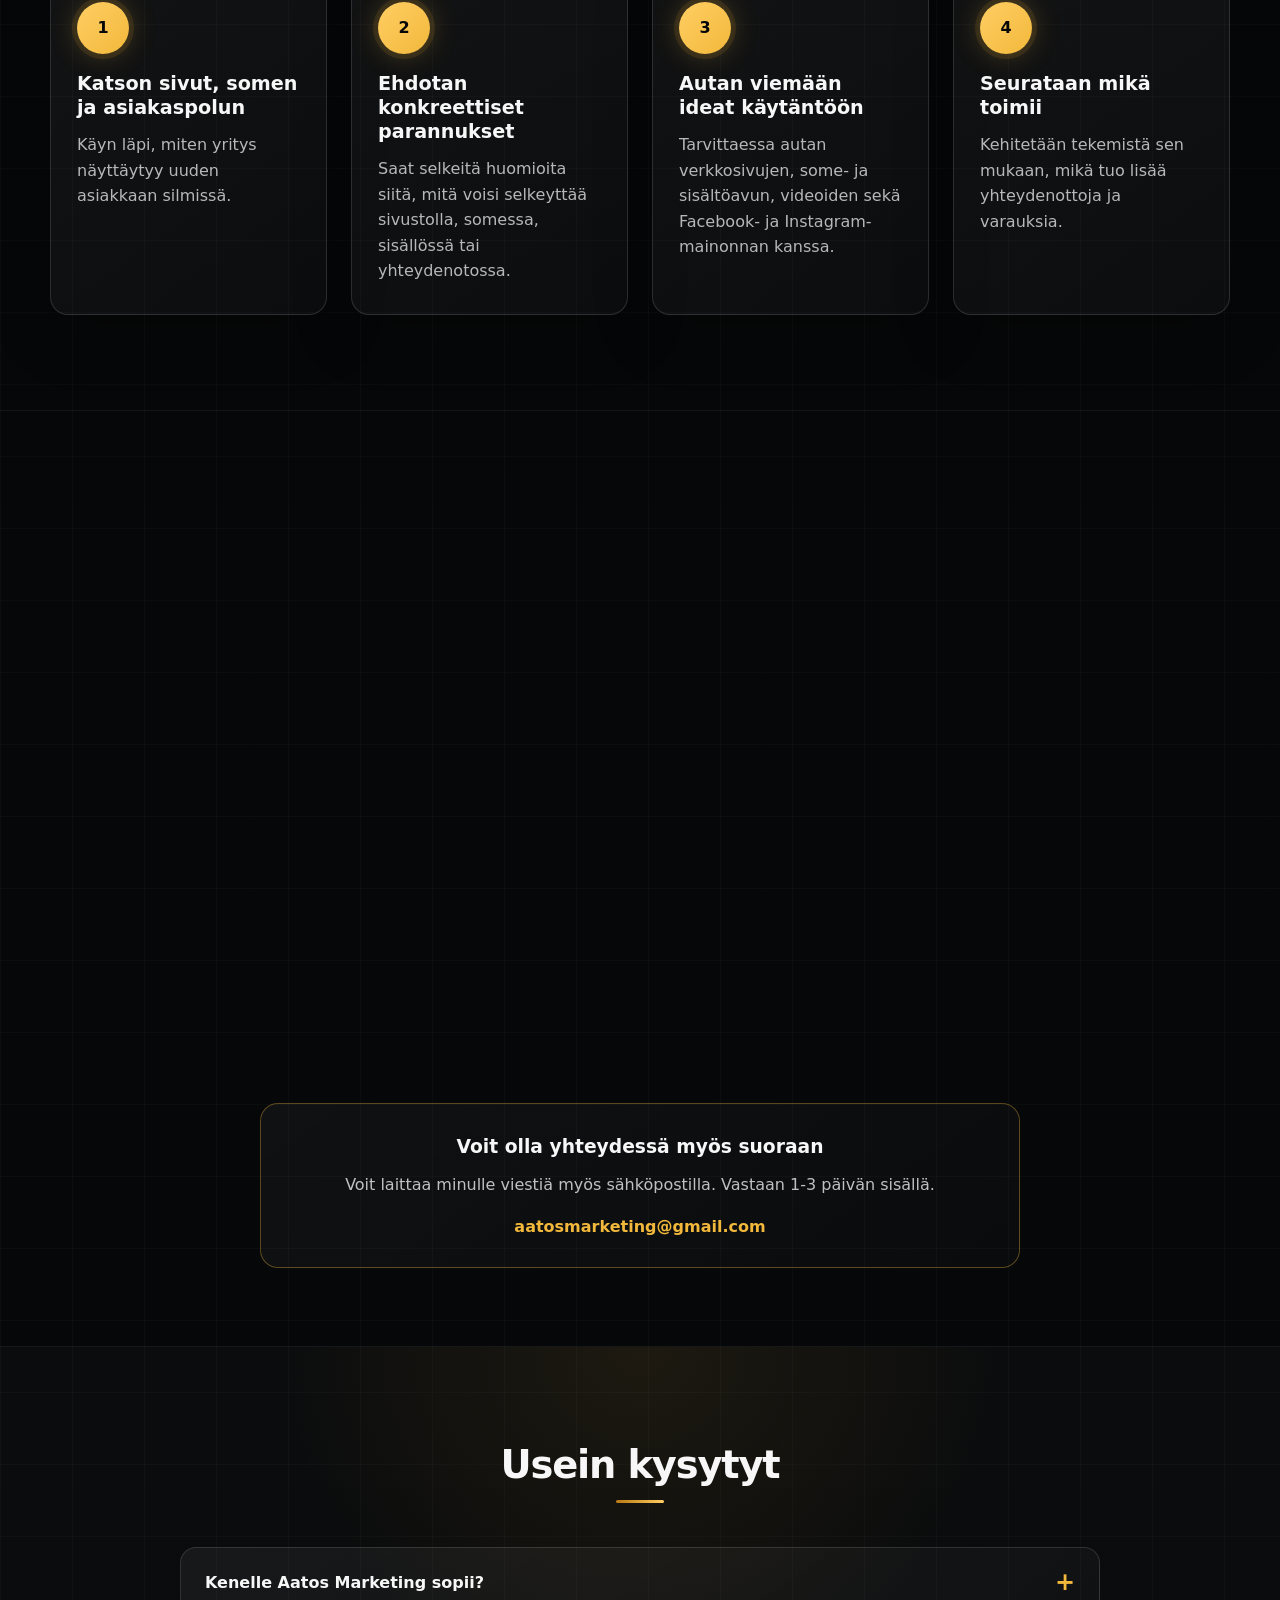
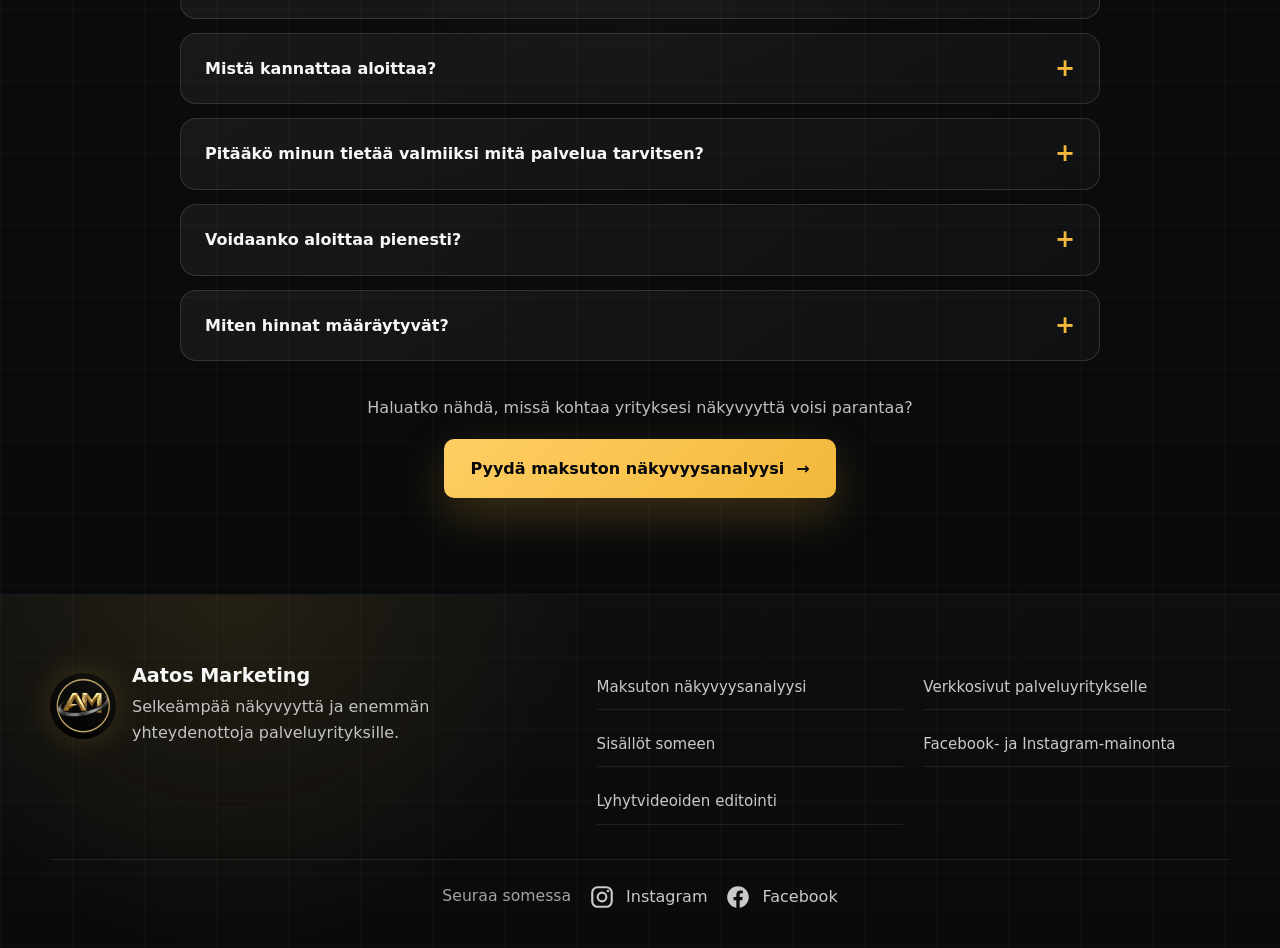
==== commit fd63319c: "Palauta lopullinen etusivu paikallisesta versiosta" ====
--- a/index.html
+++ b/index.html
@@ -3,8 +3,8 @@
 <head>
   <meta charset="UTF-8" />
   <meta name="viewport" content="width=device-width, initial-scale=1.0" />
-  <title>Aatos Marketing | Lisää yhteydenottoja palveluyrityksille</title>
-  <meta name="description" content="Aatos Marketing auttaa paikallisia palveluyrityksiä saamaan enemmän yhteydenottoja verkkosivujen, somesisältöjen, videoiden ja Meta-mainonnan avulla." />
+  <title>Aatos Marketing | Verkkosivut, sisällöt ja mainonta palveluyrityksille</title>
+  <meta name="description" content="Aatos Marketing auttaa palveluyrityksiä muuttamaan verkkonäkyvyyden selkeämmäksi myyntikanavaksi verkkosivujen, sisältöjen ja Facebook- sekä Instagram-mainonnan avulla." />
   <link rel="canonical" href="https://aatosmarketing.fi/" />
   <link rel="icon" type="image/png" href="/favicon.png?v=2">
   <link rel="shortcut icon" type="image/png" href="/favicon.png?v=2">
@@ -107,7 +107,7 @@
     .hero-actions, .pricing-cta { display: flex; flex-wrap: wrap; gap: 14px; align-items: center; }
     .btn { display: inline-flex; align-items: center; justify-content: center; gap: 12px; min-height: 58px; padding: 17px 26px; border-radius: 10px; font-weight: 850; transition: transform 180ms ease, box-shadow 180ms ease, border-color 180ms ease; }
     .btn:hover { transform: translateY(-2px); }
-    .btn-primary { background: linear-gradient(135deg, var(--gold-2), var(--gold)); color: #0b0b0b; box-shadow: 0 18px 48px rgba(242,184,59,0.22); }
+    .btn-primary { background: linear-gradient(135deg, var(--gold-2), var(--gold)); color: #050607; opacity: 1; text-shadow: none; box-shadow: 0 18px 48px rgba(242,184,59,0.22); }
     .btn-secondary { border: 1px solid rgba(242,184,59,0.45); background: rgba(255,255,255,0.035); color: var(--text); }
     .hero-note { margin-top: 22px; color: rgba(255,255,255,0.76); font-size: 0.93rem; }
     .hero-visual { min-height: 650px; position: relative; display: flex; align-items: flex-end; justify-content: center; isolation: isolate; }
@@ -133,7 +133,7 @@
     .pricing-note { max-width: 820px; margin: 32px auto 0; text-align: center; color: var(--muted); }
     .pricing-note strong { color: var(--gold-2); }
     .pricing-cta { justify-content: center; margin-top: 26px; }
-    .step-number { width: 52px; height: 52px; border-radius: 999px; background: linear-gradient(135deg, var(--gold-2), var(--gold)); color: #0b0b0b; display: grid; place-items: center; font-weight: 900; margin-bottom: 18px; }
+    .step-number { width: 52px; height: 52px; border-radius: 999px; background: linear-gradient(135deg, var(--gold-2), var(--gold)); color: #050607; display: grid; place-items: center; font-weight: 900; margin-bottom: 18px; }
 
     .contact-panel { display: grid; grid-template-columns: 0.95fr 1.25fr; gap: 54px; background: radial-gradient(circle at 0% 100%, rgba(242,184,59,0.12), transparent 28%), linear-gradient(145deg, rgba(255,255,255,0.065), rgba(255,255,255,0.025)); border: 1px solid rgba(238,174,61,0.45); border-radius: 22px; padding: clamp(28px, 5vw, 48px); box-shadow: var(--shadow); }
     .contact-copy h2 { font-size: clamp(2rem, 3.1vw, 3.1rem); line-height: 1.08; letter-spacing: -0.035em; margin-bottom: 16px; }
@@ -151,7 +151,7 @@
     input:focus, select:focus { border-color: rgba(242,184,59,0.72); box-shadow: 0 0 0 4px rgba(242,184,59,0.10); }
     .form .btn { width: 100%; border: 0; cursor: pointer; }
     .privacy { display: flex; gap: 12px; color: rgba(255,255,255,0.68); font-size: 0.93rem; margin-top: 8px; }
-    .privacy::before { content: "✓"; color: var(--gold); font-weight: 900; }
+    .privacy-lock { width: 18px; height: 18px; flex: 0 0 auto; color: var(--gold); filter: drop-shadow(0 0 10px rgba(242,184,59,0.18)); margin-top: 2px; }
     .direct-contact { padding: 0 0 clamp(48px, 7vw, 78px); margin-top: -28px; }
     .direct-contact-card { max-width: 760px; margin: 0 auto; text-align: center; border: 1px solid rgba(242,184,59,0.34); background: linear-gradient(145deg, rgba(255,255,255,0.045), rgba(255,255,255,0.018)); border-radius: 18px; padding: 28px 24px; }
     .direct-contact-card p { color: var(--muted); margin: 10px 0 16px; }
@@ -209,6 +209,26 @@
     .nav-links { gap: clamp(18px, 2.4vw, 34px); }
     .nav-links a { white-space: nowrap; transition: color 180ms ease, border-color 180ms ease, background 180ms ease; }
     .nav-cta { border-color: rgba(242,184,59,0.62); background: rgba(242,184,59,0.08); }
+    .nav-service { position: relative; display: flex; align-items: center; }
+    .nav-service-row { display: flex; align-items: center; gap: 6px; }
+    .service-menu-toggle { width: 30px; height: 30px; display: inline-grid; place-items: center; border: 1px solid rgba(242,184,59,0.34); border-radius: 999px; background: rgba(242,184,59,0.08); color: rgba(255,255,255,0.82); cursor: pointer; line-height: 1; transition: color 180ms ease, border-color 180ms ease, background 180ms ease, transform 180ms ease; }
+    .service-menu-toggle:hover { color: var(--gold); border-color: rgba(242,184,59,0.58); background: rgba(242,184,59,0.12); }
+    .service-menu { position: absolute; top: calc(100% + 18px); left: 50%; width: min(300px, calc(100vw - 36px)); padding: 10px; border: 1px solid rgba(242,184,59,0.28); border-radius: 14px; background: linear-gradient(145deg, rgba(14,15,16,0.98), rgba(8,9,10,0.96)); box-shadow: 0 22px 60px rgba(0,0,0,0.42), 0 0 28px rgba(242,184,59,0.10); opacity: 0; visibility: hidden; pointer-events: none; transform: translate(-50%, 8px); transition: opacity 180ms ease, visibility 180ms ease, transform 180ms ease, border-color 180ms ease; z-index: 90; }
+    .service-menu a { display: block; padding: 11px 13px; border-radius: 10px; color: rgba(255,255,255,0.78); white-space: normal; line-height: 1.25; transition: color 180ms ease, background 180ms ease, transform 180ms ease; }
+    .service-menu a:hover { color: var(--gold); background: rgba(242,184,59,0.08); transform: translateX(2px); }
+    .nav-service:hover .service-menu,
+    .nav-service:focus-within .service-menu,
+    .nav-service.open .service-menu { opacity: 1; visibility: visible; pointer-events: auto; transform: translate(-50%, 0); }
+    .nav-service.open .service-menu-toggle { color: var(--gold); border-color: rgba(242,184,59,0.58); transform: rotate(180deg); }
+    @media (max-width: 980px) {
+      .nav-service { display: block; border-radius: 10px; background: rgba(255,255,255,0.035); }
+      .nav-service-row { align-items: center; }
+      .nav-service-row > a { flex: 1; background: transparent; }
+      .service-menu-toggle { width: 42px; height: 42px; margin-right: 6px; }
+      .service-menu { position: static; display: none; width: auto; padding: 8px; margin: 0 8px 8px; opacity: 1; visibility: visible; pointer-events: auto; transform: none; box-shadow: none; border-color: rgba(242,184,59,0.20); background: rgba(0,0,0,0.18); }
+      .nav-service.open .service-menu { display: grid; gap: 4px; transform: none; }
+      .service-menu a { padding: 12px; background: rgba(255,255,255,0.028); }
+    }
     .card, .hero-card, .price-panel, .cta-panel, .direct-contact-card { transition: transform 220ms ease, border-color 220ms ease, box-shadow 220ms ease, background 220ms ease; will-change: transform; }
     .card:hover, .hero-card:hover, .price-panel:hover, .cta-panel:hover, .direct-contact-card:hover { transform: translateY(-5px); border-color: rgba(242,184,59,0.46); box-shadow: 0 0 34px rgba(242,184,59,0.12), 0 22px 70px rgba(0,0,0,0.34); }
     .service-grid { grid-template-columns: repeat(auto-fit, minmax(225px, 1fr)); gap: 28px; align-items: stretch; }
@@ -218,6 +238,13 @@
     .service-card .card-cta { margin-top: auto; align-self: flex-start; display: inline-flex; align-items: center; gap: 9px; color: var(--gold); font-weight: 900; }
     .service-card .card-cta span { transition: transform 180ms ease; }
     .service-card .card-cta:hover span { transform: translateX(3px); }
+    .service-path { display: grid; gap: 28px; }
+    .service-start { display: grid; grid-template-columns: minmax(0, 1fr) auto; gap: 28px; align-items: center; padding: clamp(30px, 5vw, 46px); border-color: rgba(242,184,59,0.56); box-shadow: 0 0 42px rgba(242,184,59,0.10), 0 22px 70px rgba(0,0,0,0.30); }
+    .service-start h3 { font-size: clamp(1.65rem, 2.6vw, 2.3rem); margin-bottom: 14px; }
+    .service-start p { max-width: 760px; }
+    .service-actions { display: flex; align-items: center; gap: 16px; flex-wrap: wrap; }
+    .service-more { color: var(--gold); font-weight: 850; }
+    .service-main-grid { display: grid; grid-template-columns: repeat(3, minmax(0, 1fr)); gap: 28px; align-items: stretch; }
     .card-label { display: inline-flex; align-items: center; align-self: flex-start; margin-bottom: 16px; padding: 6px 10px; border: 1px solid rgba(242,184,59,0.42); border-radius: 999px; color: var(--gold-2); background: rgba(242,184,59,0.08); font-size: 0.76rem; font-weight: 900; letter-spacing: 0.04em; text-transform: uppercase; }
     .card.featured { border-color: rgba(242,184,59,0.58); box-shadow: 0 0 38px rgba(242,184,59,0.10), 0 18px 60px rgba(0,0,0,0.26); }
     .price { overflow-wrap: anywhere; }
@@ -232,9 +259,52 @@
     .footer-links a { padding: 10px 0; border-bottom: 1px solid rgba(255,255,255,0.08); transition: color 180ms ease, border-color 180ms ease; }
     .footer-links a:hover { color: var(--gold); border-color: rgba(242,184,59,0.34); }
     .footer-social { grid-column: 1 / -1; display: flex; align-items: center; justify-content: center; gap: 18px; flex-wrap: wrap; padding-top: 24px; border-top: 1px solid rgba(255,255,255,0.08); color: rgba(255,255,255,0.78); }
-    .footer-social-label { color: rgba(255,255,255,0.62); }
-    @media (max-width: 980px) { .service-grid { grid-template-columns: repeat(2, minmax(0, 1fr)); gap: 22px; } .footer-shell { grid-template-columns: 1fr; text-align: left; } .footer-social { justify-content: flex-start; } }
-    @media (max-width: 620px) { .service-grid { grid-template-columns: 1fr; } .service-card { padding: 28px 22px; } .footer-brand { align-items: flex-start; } .footer-logo { width: 56px; height: 56px; } .footer-links { grid-template-columns: 1fr; } .footer-social { flex-direction: column; align-items: flex-start; gap: 12px; } }
+    .footer-social-label { color: rgba(255,255,255,0.62); font-size: 0.98rem; line-height: 1.2; }
+    .footer-social .social,
+    .social {
+      display: inline-flex;
+      align-items: center;
+      gap: 11px;
+      font-size: 1rem;
+      line-height: 1.2;
+      color: rgba(255,255,255,0.78);
+      transition: color 180ms ease, transform 180ms ease;
+    }
+    .footer-social .social svg,
+    .social svg {
+      width: 26px;
+      height: 26px;
+      flex: 0 0 26px;
+    }
+    .footer-social .social:hover,
+    .social:hover {
+      color: var(--gold);
+      transform: translateY(-1px);
+    }
+    @media (max-width: 980px) { .service-grid, .service-main-grid { grid-template-columns: repeat(2, minmax(0, 1fr)); gap: 22px; } .service-start { grid-template-columns: 1fr; } .footer-shell { grid-template-columns: 1fr; text-align: left; } .footer-social { justify-content: flex-start; } }
+    @media (max-width: 620px) { .service-grid, .service-main-grid { grid-template-columns: 1fr; } .service-card { padding: 28px 22px; } .service-actions { align-items: stretch; } .service-actions .btn { width: 100%; justify-content: center; } .footer-brand { align-items: flex-start; } .footer-logo { width: 56px; height: 56px; } .footer-links { grid-template-columns: 1fr; } .footer-social { flex-direction: column; align-items: flex-start; gap: 12px; } }
+  
+    .btn-primary,
+    .btn-primary:visited,
+    .btn-primary:hover,
+    .btn-primary:focus-visible,
+    .btn-primary:active,
+    .btn-primary span,
+    .btn-primary svg,
+    .btn-primary .icon,
+    .btn-primary::before,
+    .btn-primary::after {
+      color: #050607 !important;
+      opacity: 1;
+      text-shadow: none;
+    }
+    .reveal { opacity: 0; transform: translateY(18px); transition: opacity 620ms ease, transform 620ms ease; }
+    .reveal.is-visible { opacity: 1; transform: translateY(0); }
+    @media (prefers-reduced-motion: reduce) {
+      html { scroll-behavior: auto; }
+      .btn, .card, .hero-card, .price-panel, .cta-panel, .direct-contact-card, .reveal { transition: none; }
+      .reveal { opacity: 1; transform: none; }
+    }
   </style>
 
   <!-- Meta Pixel Code -->
@@ -264,7 +334,19 @@
           </a>
           <button class="menu-btn" id="menuBtn" aria-label="Avaa valikko">☰</button>
           <div class="nav-links" id="navLinks">
-            <a class="active" href="#palvelut">Palvelut</a><a href="#hinnasto">Hinnasto</a><a class="nav-cta" href="#yhteys">Yhteys</a>
+            <a class="active" href="/">Etusivu</a><div class="nav-service">
+  <div class="nav-service-row">
+    <a href="#palvelut">Palvelut</a>
+    <button class="service-menu-toggle" type="button" aria-label="Avaa palveluvalikko" aria-expanded="false">⌄</button>
+  </div>
+  <div class="service-menu" aria-label="Palvelut">
+    <a href="/maksuton-nakyvyysanalyysi/">Maksuton näkyvyysanalyysi</a>
+    <a href="/verkkosivut-palveluyritykselle/">Verkkosivut palveluyritykselle</a>
+    <a href="/some-markkinointi-palveluyrityksille/">Sisällöt someen</a>
+    <a href="/facebook-instagram-mainonta/">Facebook- ja Instagram-mainonta</a>
+    <a href="/videoeditointi/">Lyhytvideoiden editointi</a>
+  </div>
+</div><a href="#hinnasto">Hinnasto</a><a class="nav-cta" href="#yhteys">Yhteys</a>
           </div>
         </nav>
       </div>
@@ -299,8 +381,9 @@
             </figure>
             <div class="about-text">
               <p>Aatos Marketingin takana olen minä, Aatos.</p>
-              <p>Autan paikallisia palveluyrityksiä tekemään sivustosta, somesta, sisällöstä ja asiakaspolusta selkeämmän, jotta uusi asiakas ymmärtää nopeasti mitä yritys tarjoaa ja miksi siihen kannattaa ottaa yhteyttä.</p>
-              <p>Monella yrityksellä itse palvelu on jo hyvä, mutta se ei aina näy verkossa tarpeeksi selkeästi. Siksi keskityn siihen, että yrityksen viesti, sisältö ja näkyvyys tukevat paremmin yhteydenottoja ja varauksia.</p>
+              <p>Aloitin tämän, koska huomasin miten monella paikallisella palveluyrityksellä itse palvelu voi olla hyvä, mutta verkossa se ei aina näy yhtä selkeästi. Asiakas ei välttämättä nopeasti ymmärrä, mitä yritys tarjoaa, kenelle palvelu sopii tai miksi juuri siihen kannattaa ottaa yhteyttä.</p>
+              <p>Siksi teen sivustoja, sisältöjä ja mainontaa käytännönläheisesti: ei monimutkaista markkinointijargonia, vaan selkeämpi kokonaisuus, jonka uusi asiakas ymmärtää nopeasti.</p>
+              <p>Tavoitteena on, että yrityksesi näyttää verkossa yhtä luotettavalta kuin se oikeasti on.</p>
             </div>
           </div>
         </div>
@@ -309,16 +392,27 @@
       <section class="section section-soft" id="palvelut">
         <div class="container">
           <div class="section-title">
-            <h2>Palvelut, joilla verkosta tulee selkeämpi myyntikanava</h2>
-            <p>Voimme aloittaa maksuttomasta näkyvyysanalyysistä tai valita suoraan palvelun, joka auttaa asiakasta löytämään, ymmärtämään ja ottamaan yhteyttä.</p>
+            <h2>Palvelut, joilla verkosta tulee aidosti toimiva myyntikanava</h2>
+            <p>Aloitetaan tarvittaessa maksuttomasta näkyvyysanalyysistä. Sen jälkeen rakennetaan selkeä sivusto, sisältö ja mainonta oikeassa järjestyksessä.</p>
             <div class="title-line"></div>
           </div>
-          <div class="service-grid">
-            <article class="card service-card featured"><span class="card-label">Suosituin aloitus</span><h3>Verkkosivut palveluyritykselle</h3><p>Selkeä sivu, joka kertoo mitä tarjoatte, kenelle palvelu sopii ja miten asiakas ottaa yhteyttä.</p><a class="card-cta" href="/verkkosivut-palveluyritykselle/">Lue lisää <span>→</span></a></article>
-            <article class="card service-card"><h3>Facebook- ja Instagram-mainonta</h3><p>Meta-mainonnan aloitus, kampanjarakenne ja kuukausihallinta selkeillä tavoitteilla.</p><a class="card-cta" href="/facebook-instagram-mainonta/">Lue lisää <span>→</span></a></article>
-            <article class="card service-card"><h3>Somepostaukset ja sisältö</h3><p>Sisältöä, joka tekee palvelusta ymmärrettävämmän ja vahvistaa luottamusta ennen yhteydenottoa.</p><a class="card-cta" href="/some-markkinointi-palveluyrityksille/">Lue lisää <span>→</span></a></article>
-            <article class="card service-card"><h3>Videoeditointi</h3><p>Lyhyitä ja selkeitä videoita someen, mainoksiin tai palvelun esittelyyn.</p><a class="card-cta" href="/videoeditointi/">Lue lisää <span>→</span></a></article>
-            <article class="card service-card"><h3>Maksuton näkyvyysanalyysi</h3><p>Käyn läpi sivut, somen ja asiakaspolun uuden asiakkaan näkökulmasta.</p><a class="card-cta" href="/maksuton-nakyvyysanalyysi/">Lue lisää <span>→</span></a></article>
+          <div class="service-path">
+            <article class="card service-start">
+              <div>
+                <span class="card-label">Aloita tästä</span>
+                <h3>Maksuton näkyvyysanalyysi</h3>
+                <p>Katsotaan sivusto, some ja asiakaspolku uuden asiakkaan näkökulmasta. Saat selkeän kuvan siitä, mikä kannattaa korjata ensin.</p>
+              </div>
+              <div class="service-actions">
+                <a class="btn btn-primary" href="#yhteys">Pyydä maksuton näkyvyysanalyysi <span>→</span></a>
+                <a class="service-more" href="/maksuton-nakyvyysanalyysi/">Lue lisää</a>
+              </div>
+            </article>
+            <div class="service-main-grid">
+              <article class="card service-card featured"><span class="card-label">Usein ensimmäinen maksullinen askel</span><h3>Verkkosivut palveluyritykselle</h3><p>Selkeä sivusto tekee palvelusta ymmärrettävän, vahvistaa luottamusta ja ohjaa asiakkaan yhteydenottoon.</p><span class="price">alk. 500 €</span><a class="card-cta" href="/verkkosivut-palveluyritykselle/">Lue lisää <span>→</span></a></article>
+              <article class="card service-card"><h3>Sisällöt someen</h3><p>Still-postaukset, karusellit ja tekstit, jotka tekevät palvelustasi helpommin ymmärrettävän ja luotettavamman.</p><span class="price">alk. 250 €/kk</span><a class="card-cta" href="/some-markkinointi-palveluyrityksille/">Lue lisää <span>→</span></a></article>
+              <article class="card service-card"><h3>Facebook- ja Instagram-mainonta</h3><p>Kun sivusto ja viesti ovat kunnossa, mainonnalla ohjataan oikeita ihmisiä yhteydenottopolulle.</p><span class="price">alk. 300 €</span><a class="card-cta" href="/facebook-instagram-mainonta/">Lue lisää <span>→</span></a></article>
+            </div>
           </div>        </div>
       </section>
 
@@ -332,18 +426,17 @@
           <div class="pricing-grid">
             <article class="card"><h3>Maksuton näkyvyysanalyysi</h3><span class="price">0 €</span><p>Konkreettinen katsaus sivustoon, someen ja yhteydenottopolkuun.</p></article>
             <article class="card"><h3>Yksinkertainen verkkosivu palveluyritykselle</h3><span class="price">alk. 500 €</span><p>Selkeä myyntisivu tai pieni sivusto, joka ohjaa yhteydenottoon.</p></article>
-            <article class="card"><h3>Somepostauspaketti</h3><span class="price">alk. 250 €/kk</span><p>Säännöllistä sisältöä, joka tukee luottamusta ja näkyvyyttä.</p></article>
-            <article class="card"><h3>Videoeditointi</h3><span class="price">alk. 40 €/video</span><p>Lyhyiden some- ja mainosvideoiden editointi valmiista materiaalista.</p></article>
-            <article class="card"><h3>Meta-mainonnan aloitus</h3><span class="price">alk. 300 €</span><p>Kampanjan perusasetukset, rakenne ja ensimmäinen selkeä kokonaisuus.</p></article>
-            <article class="card"><h3>Mainonnan kuukausihallinta</h3><span class="price">alk. 250 €/kk</span><p>Kampanjan seuranta, optimointi ja kehittäminen sovitun tavoitteen mukaan.</p></article>
+            <article class="card"><h3>Some-sisältöpaketti</h3><span class="price">alk. 250 €/kk</span><p>Säännöllistä sisältöä, joka tukee luottamusta ja näkyvyyttä.</p></article>
+            <article class="card"><h3>Lyhytvideoiden editointi</h3><span class="price">alk. 40 €/video</span><p>Lyhyiden some- ja mainosvideoiden editointi valmiista materiaalista.</p></article>
+            <article class="card"><h3>Facebook- ja Instagram-mainonnan testijakso</h3><span class="price">alk. 300 €</span><p>Ensimmäinen kampanja, seuranta ja tulosten läpikäynti sovitulla testijaksolla. Jatkuva hallinta tai tulospohjainen malli sovitaan erikseen.</p></article>
           </div>
           <div class="pricing-note">
-            <p><strong>Mainosbudjetti ei sisälly palvelumaksuun</strong>, vaan se maksetaan erikseen suoraan mainosalustalle.</p>
+            <p>Hinnat ovat lähtöhintoja. Sopiva kokonaisuus katsotaan maksuttoman näkyvyysanalyysin jälkeen.</p>
             <p>Etkö tiedä mikä paketti sopii? Pyydä maksuton näkyvyysanalyysi.</p>
           </div>
           <div class="pricing-cta">
             <a class="btn btn-primary" href="#yhteys">Pyydä maksuton näkyvyysanalyysi <span>→</span></a>
-            <a class="btn btn-secondary" href="/verkkosivut-palveluyritykselle/">Verkkosivut palveluyritykselle <span>→</span></a>
+            <a class="btn btn-secondary" href="#yhteys">Ota yhteyttä <span>→</span></a>
           </div>
         </div>
       </section>
@@ -365,7 +458,7 @@
           <div class="steps-wrap">
             <article class="card"><div class="step-number">1</div><h3>Katson sivut, somen ja asiakaspolun</h3><p>Käyn läpi, miten yritys näyttäytyy uuden asiakkaan silmissä.</p></article>
             <article class="card"><div class="step-number">2</div><h3>Ehdotan konkreettiset parannukset</h3><p>Saat selkeitä huomioita siitä, mitä voisi selkeyttää sivustolla, somessa, sisällössä tai yhteydenotossa.</p></article>
-            <article class="card"><div class="step-number">3</div><h3>Autan viemään ideat käytäntöön</h3><p>Tarvittaessa autan verkkosivujen, some- ja sisältöavun, videoiden sekä Meta-mainonnan kanssa.</p></article>
+            <article class="card"><div class="step-number">3</div><h3>Autan viemään ideat käytäntöön</h3><p>Tarvittaessa autan verkkosivujen, some- ja sisältöavun, videoiden sekä Facebook- ja Instagram-mainonnan kanssa.</p></article>
             <article class="card"><div class="step-number">4</div><h3>Seurataan mikä toimii</h3><p>Kehitetään tekemistä sen mukaan, mikä tuo lisää yhteydenottoja ja varauksia.</p></article>
           </div>
         </div>
@@ -398,7 +491,7 @@
                 <option value="En tiedä vielä">En tiedä vielä</option>
               </select>
               <button class="btn btn-primary" type="submit">Pyydä maksuton näkyvyysanalyysi <span>→</span></button>
-              <div class="privacy"><span>Käytän tietoja vain yhteydenottoon ja yrityksenne näkyvyysanalyysiin. Tietoja ei luovuteta eteenpäin.</span></div>
+              <div class="privacy"><svg class="privacy-lock" viewBox="0 0 24 24" aria-hidden="true" focusable="false"><rect x="5" y="10" width="14" height="10" rx="2.5" fill="none" stroke="currentColor" stroke-width="2"/><path d="M8 10V7.8C8 5.15 9.7 3.5 12 3.5s4 1.65 4 4.3V10" fill="none" stroke="currentColor" stroke-width="2" stroke-linecap="round"/><path d="M12 14v2.5" stroke="currentColor" stroke-width="2" stroke-linecap="round"/></svg><span>Käytän tietoja vain yhteydenottoon ja yrityksenne näkyvyysanalyysiin. Tietoja ei luovuteta eteenpäin.</span></div>
             </form>
           </div>
         </div>
@@ -408,13 +501,13 @@
 
       <section class="section section-soft" id="faq">
         <div class="container">
-          <div class="section-title"><h2>Usein kysytyt kysymykset</h2><div class="title-line"></div></div>
+          <div class="section-title"><h2>Usein kysytyt</h2><div class="title-line"></div></div>
           <div class="faq-list">
-            <details class="faq-item"><summary>Sopiiko tämä meille?</summary><p>Tämä sopii paikalliselle palveluyritykselle, joka tarjoaa ajanvarauksella tai yhteydenotolla ostettavaa palvelua ja haluaa saada lisää asiakkaita verkon kautta.</p></details>
-            <details class="faq-item"><summary>Maksaako näkyvyysanalyysi jotain?</summary><p>Ei. Saat maksuttoman näkyvyysanalyysin siitä, miten yrityksesi näkyvyyttä, viestiä, somea tai asiakaspolkua voisi parantaa. Analyysi ei sido sinua mihinkään.</p></details>
-            <details class="faq-item"><summary>Voinko tilata pelkän verkkosivun?</summary><p>Kyllä. Yksinkertainen verkkosivu palveluyritykselle alkaa 500 eurosta. Tavoitteena on tehdä sivusta selkeä, luotettava ja yhteydenottoon ohjaava.</p></details>
-            <details class="faq-item"><summary>Teetkö vain maksettua mainontaa?</summary><p>En. Voin auttaa myös verkkosivujen, orgaanisen somen, sisältöjen suunnittelun, viestin selkeyttämisen ja asiakaspolun kehittämisen kanssa.</p></details>
-            <details class="faq-item"><summary>Mitä mainonta maksaa?</summary><p>Meta-mainonnan aloitus alkaa 300 eurosta ja kuukausihallinta 250 eurosta kuukaudessa. Varsinainen mainosbudjetti maksetaan erikseen suoraan mainosalustalle.</p></details>
+            <details class="faq-item"><summary>Kenelle Aatos Marketing sopii?</summary><p>Aatos Marketing sopii palveluyrityksille, jotka haluavat tehdä verkkonäkyvyydestään selkeämmän ja saada enemmän yhteydenottoja. Tyypillisesti autan yrityksiä, joilla on palvelu kunnossa, mutta sivusto, some tai mainonta ei vielä tue myyntiä tarpeeksi selkeästi.</p></details>
+            <details class="faq-item"><summary>Mistä kannattaa aloittaa?</summary><p>Usein järkevin aloitus on maksuton näkyvyysanalyysi. Siinä katsotaan sivusto, some ja yhteydenottopolku uuden asiakkaan näkökulmasta. Sen jälkeen on helpompi päättää, kannattaako ensin korjata sivusto, sisältö vai mainonta.</p></details>
+            <details class="faq-item"><summary>Pitääkö minun tietää valmiiksi mitä palvelua tarvitsen?</summary><p>Ei tarvitse. Voit ottaa yhteyttä, vaikka et olisi varma tarvitsetko verkkosivut, sisältöä vai mainontaa. Käyn tilanteen läpi ja ehdotan selkeää seuraavaa askelta.</p></details>
+            <details class="faq-item"><summary>Voidaanko aloittaa pienesti?</summary><p>Kyllä. Kaikkea ei tarvitse tehdä kerralla. Usein paras tapa on aloittaa yhdestä selkeästä kokonaisuudesta, kuten näkyvyysanalyysistä, yksinkertaisesta sivusta tai pienestä sisältöpaketista.</p></details>
+            <details class="faq-item"><summary>Miten hinnat määräytyvät?</summary><p>Hinnat riippuvat työn laajuudesta ja siitä, mitä kokonaisuuteen tarvitaan. Sivustolla näkyvät hinnat ovat lähtöhintoja, ja lopullinen kokonaisuus sovitaan aina ennen työn aloittamista.</p></details>
           </div>
           <div class="faq-cta"><p>Haluatko nähdä, missä kohtaa yrityksesi näkyvyyttä voisi parantaa?</p><a class="btn btn-primary" href="#yhteys">Pyydä maksuton näkyvyysanalyysi <span>→</span></a></div>
         </div>
@@ -428,11 +521,11 @@
           <div><strong>Aatos Marketing</strong><p>Selkeämpää näkyvyyttä ja enemmän yhteydenottoja palveluyrityksille.</p></div>
         </div>
         <nav class="footer-links" aria-label="Palvelulinkit">
+          <a href="/maksuton-nakyvyysanalyysi/">Maksuton näkyvyysanalyysi</a>
           <a href="/verkkosivut-palveluyritykselle/">Verkkosivut palveluyritykselle</a>
+          <a href="/some-markkinointi-palveluyrityksille/">Sisällöt someen</a>
           <a href="/facebook-instagram-mainonta/">Facebook- ja Instagram-mainonta</a>
-          <a href="/some-markkinointi-palveluyrityksille/">Somepostaukset ja sisältö</a>
-          <a href="/videoeditointi/">Videoeditointi</a>
-          <a href="/maksuton-nakyvyysanalyysi/">Maksuton näkyvyysanalyysi</a>
+          <a href="/videoeditointi/">Lyhytvideoiden editointi</a>
         </nav>
         <div class="footer-social">
           <span class="footer-social-label">Seuraa somessa</span>
@@ -450,10 +543,30 @@
       navLinks.classList.toggle("open");
       menuBtn.textContent = navLinks.classList.contains("open") ? "×" : "☰";
     });
+    const serviceDropdown = document.querySelector(".nav-service");
+    const serviceToggle = document.querySelector(".service-menu-toggle");
+    if (serviceDropdown && serviceToggle) {
+      serviceToggle.addEventListener("click", (event) => {
+        event.preventDefault();
+        event.stopPropagation();
+        const isOpen = serviceDropdown.classList.toggle("open");
+        serviceToggle.setAttribute("aria-expanded", String(isOpen));
+      });
+      document.addEventListener("click", (event) => {
+        if (!serviceDropdown.contains(event.target)) {
+          serviceDropdown.classList.remove("open");
+          serviceToggle.setAttribute("aria-expanded", "false");
+        }
+      });
+    }
     document.querySelectorAll(".nav-links a").forEach(link => {
       link.addEventListener("click", () => {
         navLinks.classList.remove("open");
         menuBtn.textContent = "☰";
+        if (serviceDropdown && serviceToggle) {
+          serviceDropdown.classList.remove("open");
+          serviceToggle.setAttribute("aria-expanded", "false");
+        }
       });
     });
 
@@ -506,6 +619,23 @@
         }
       });
     }
+  
+    const reduceMotion = window.matchMedia("(prefers-reduced-motion: reduce)").matches;
+    const revealTargets = document.querySelectorAll(".hero, .section, .service-start, .service-card, .card, .price-panel, .contact-panel, .cta-panel, .footer");
+    revealTargets.forEach((el) => el.classList.add("reveal"));
+    if (reduceMotion) {
+      revealTargets.forEach((el) => el.classList.add("is-visible"));
+    } else {
+      const revealObserver = new IntersectionObserver((entries, observer) => {
+        entries.forEach((entry) => {
+          if (entry.isIntersecting) {
+            entry.target.classList.add("is-visible");
+            observer.unobserve(entry.target);
+          }
+        });
+      }, { threshold: 0.12, rootMargin: "0px 0px -8% 0px" });
+      revealTargets.forEach((el) => revealObserver.observe(el));
+    }
   </script>
 </body>
 </html>
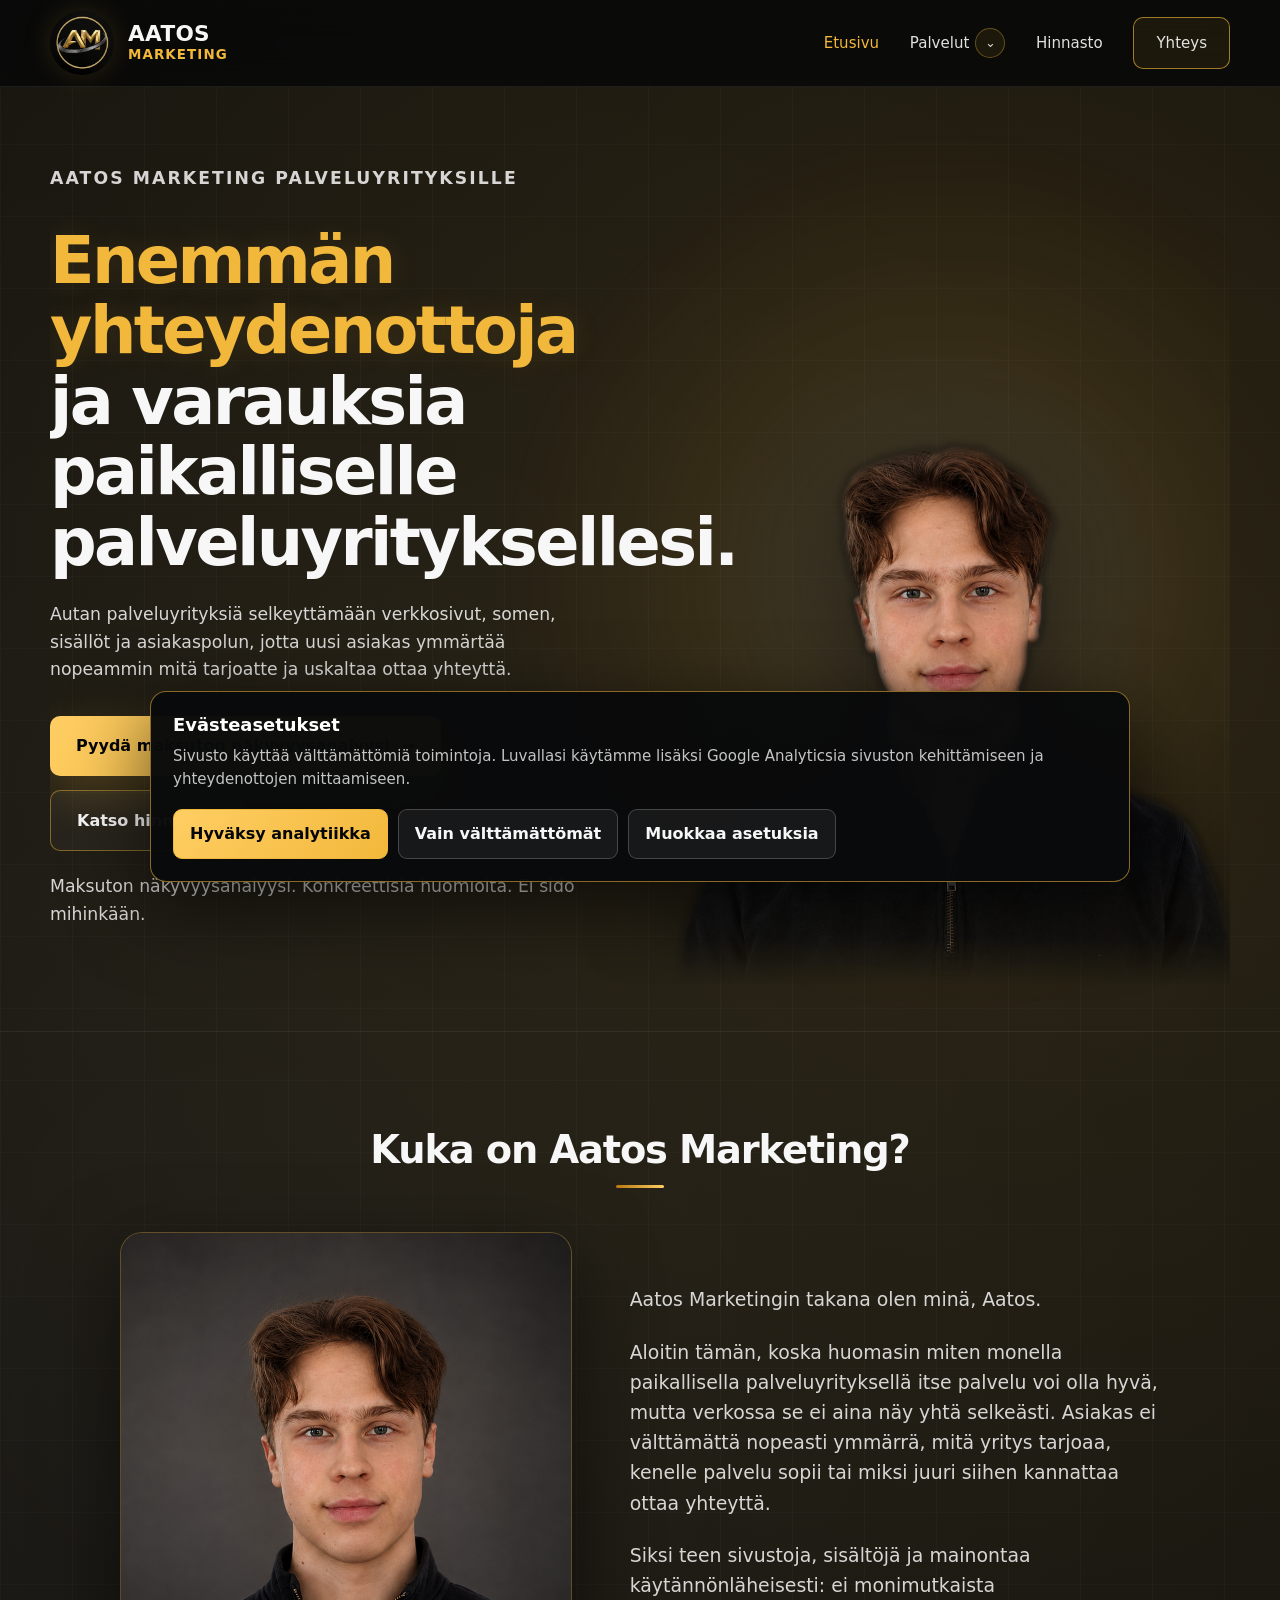
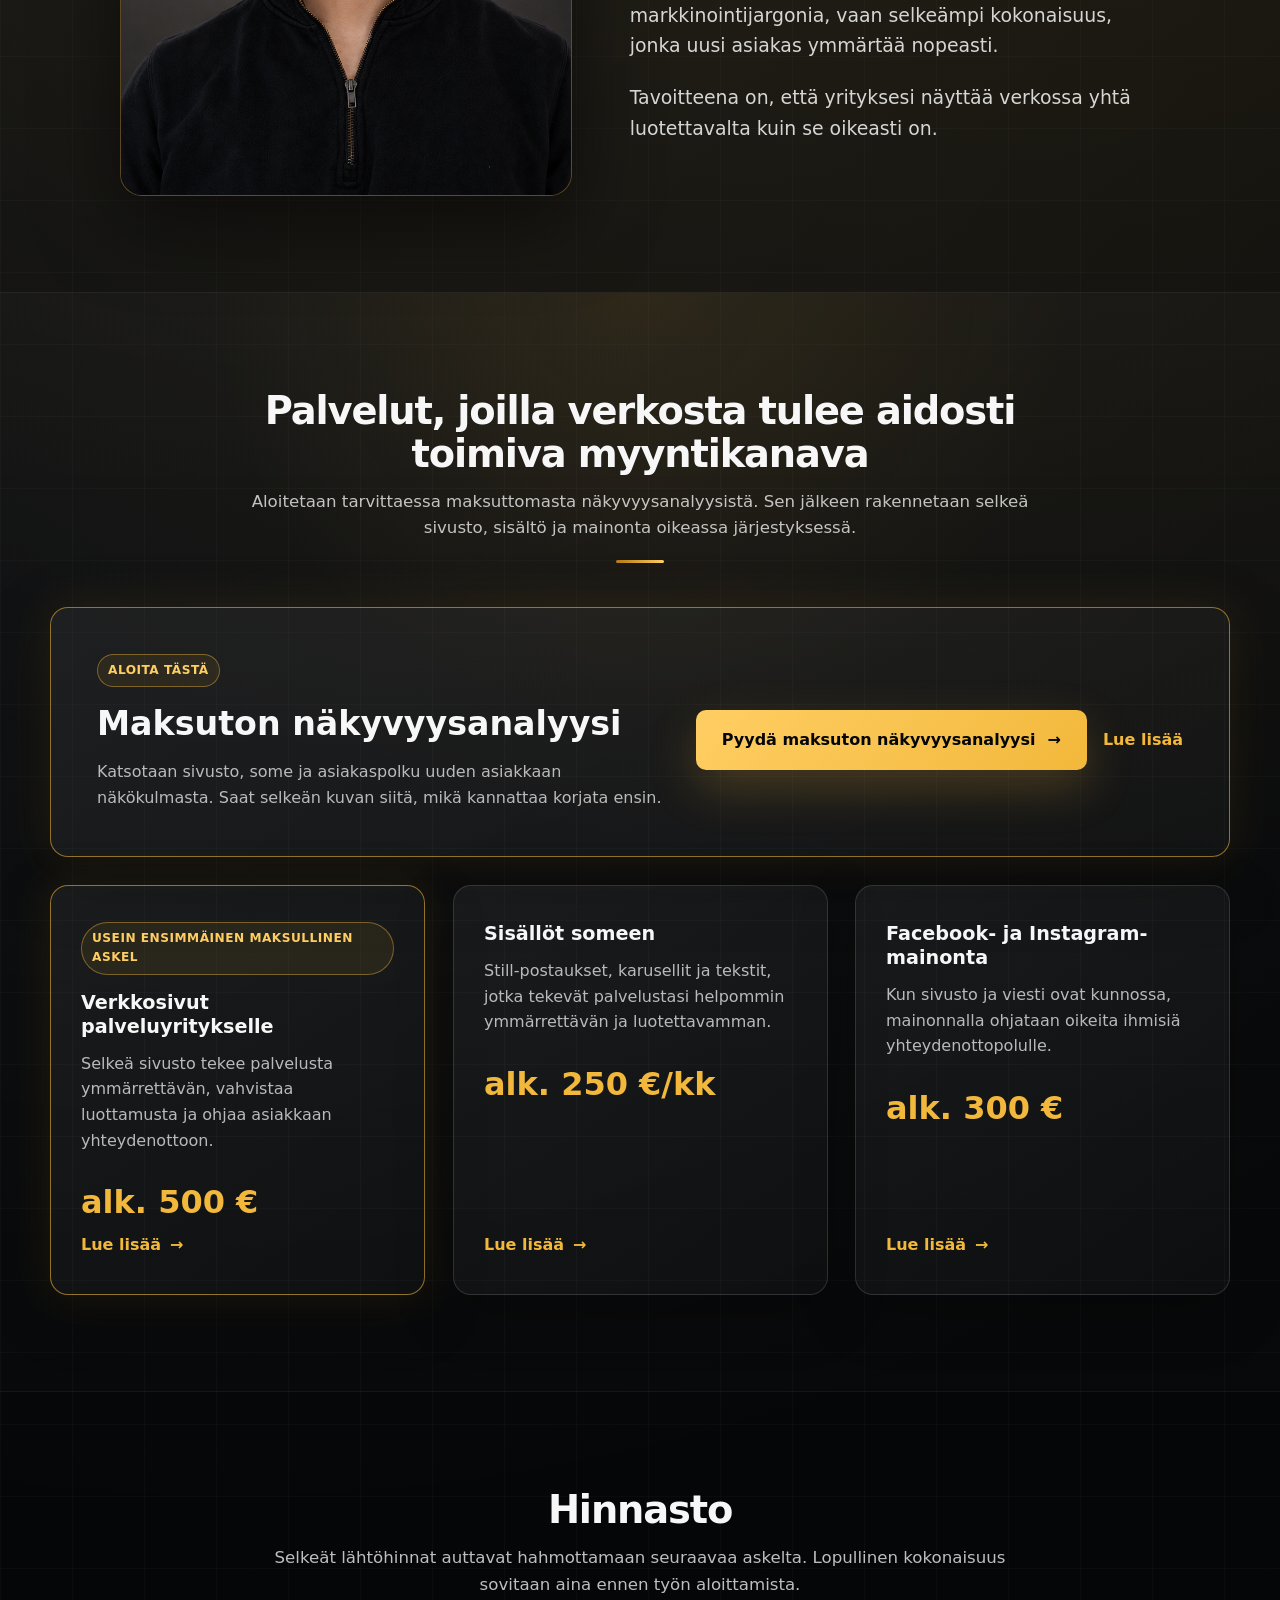
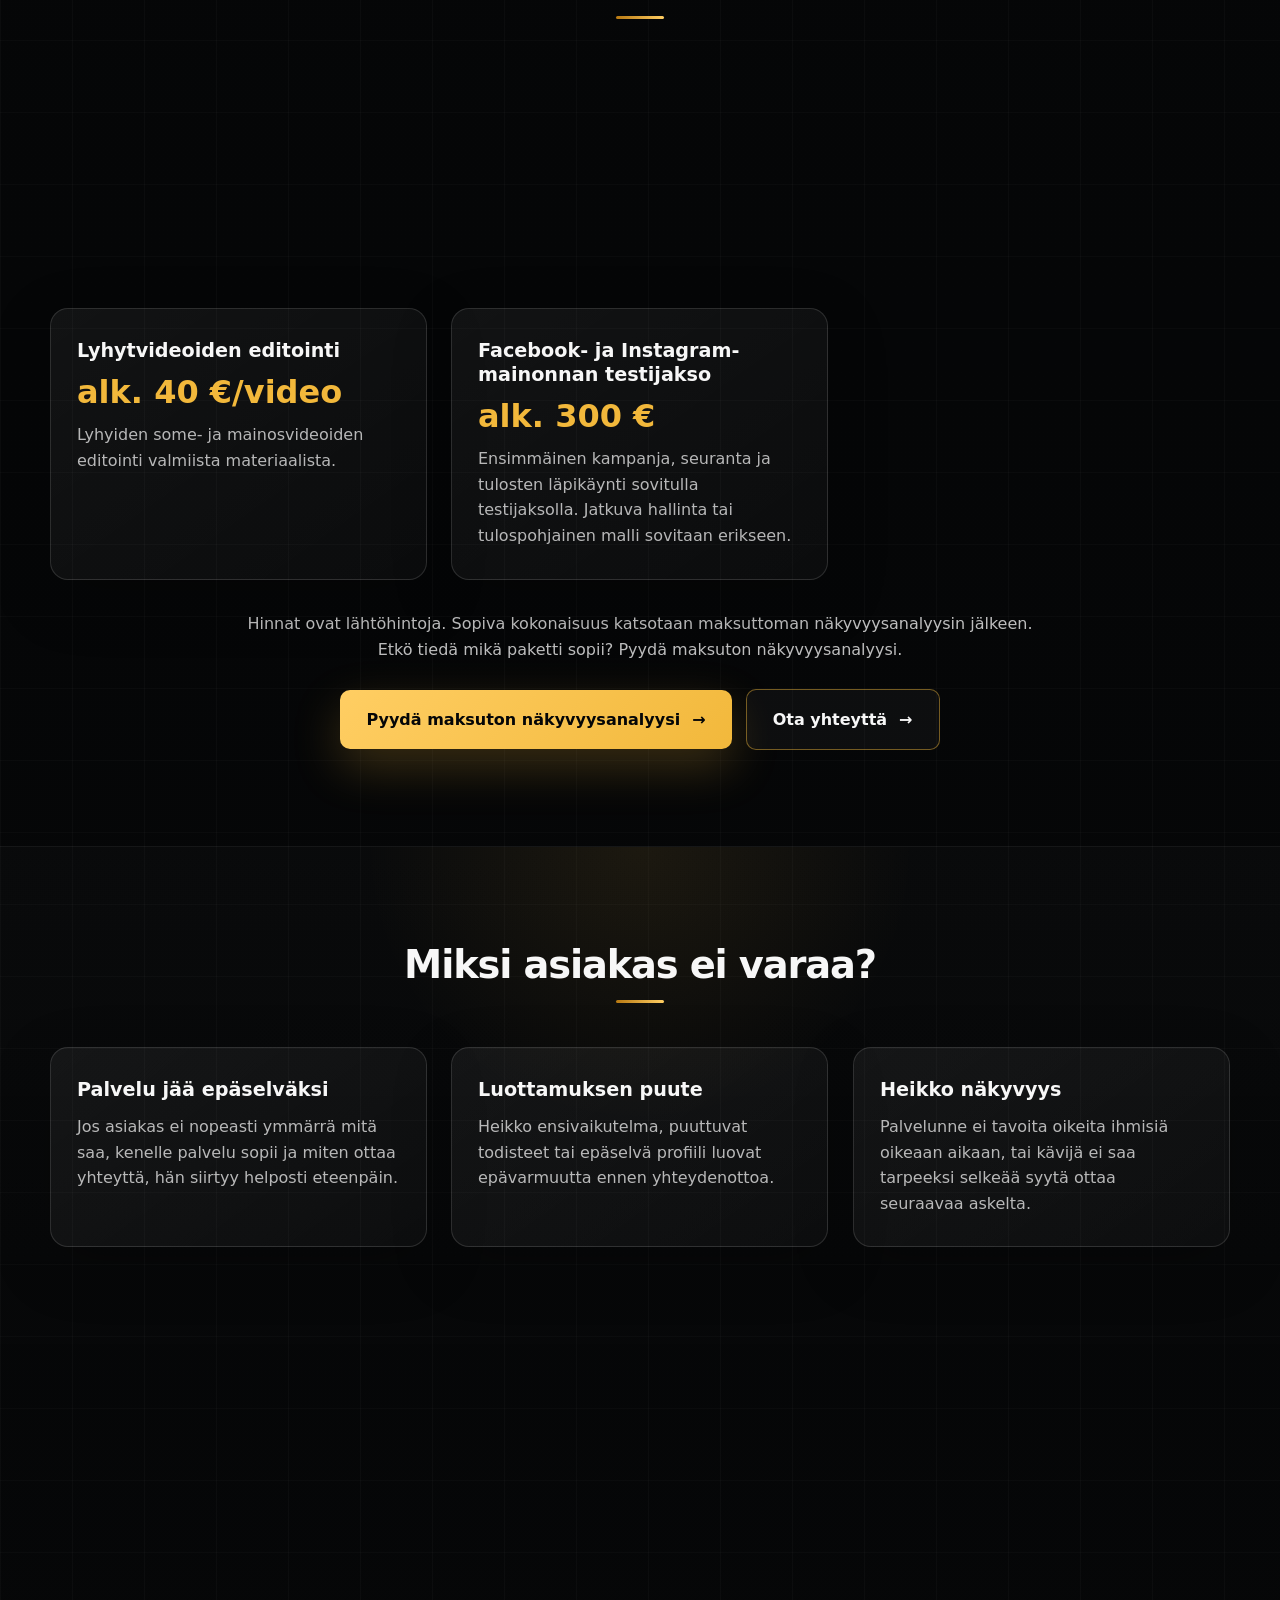
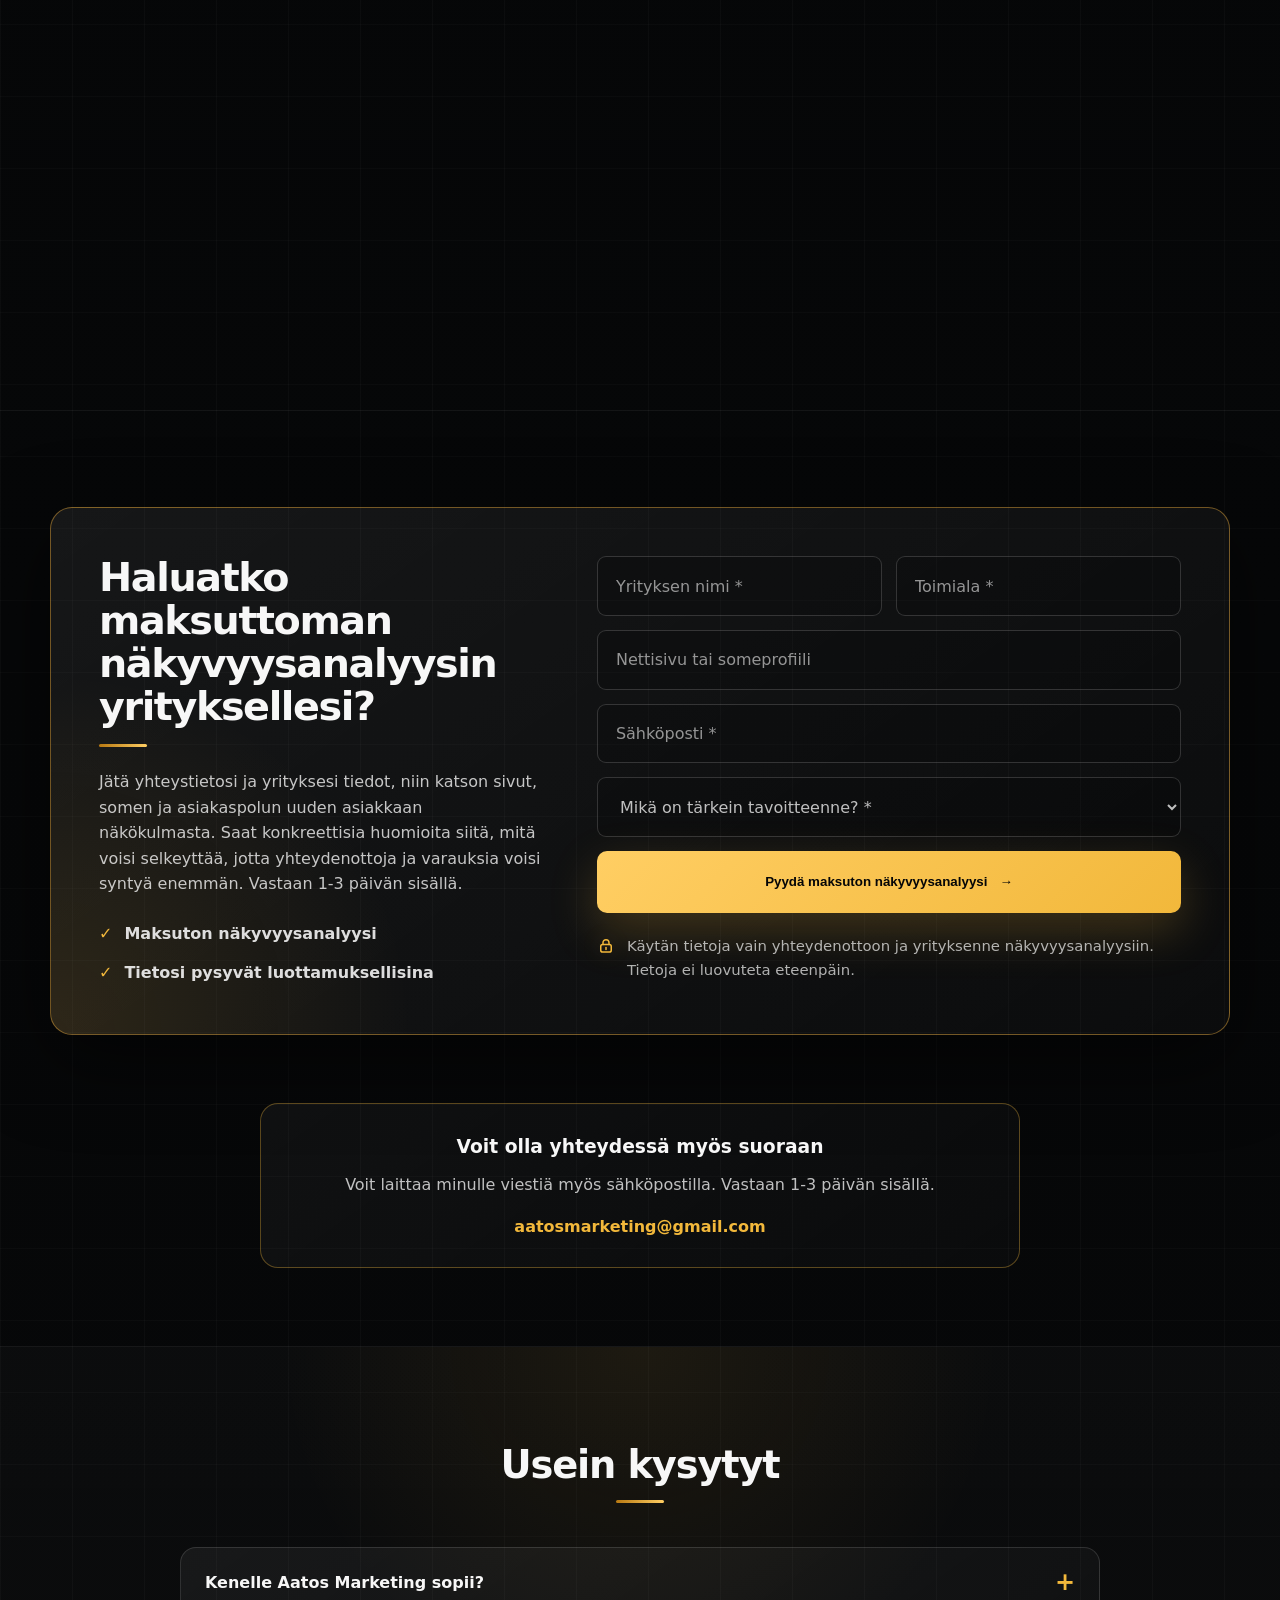
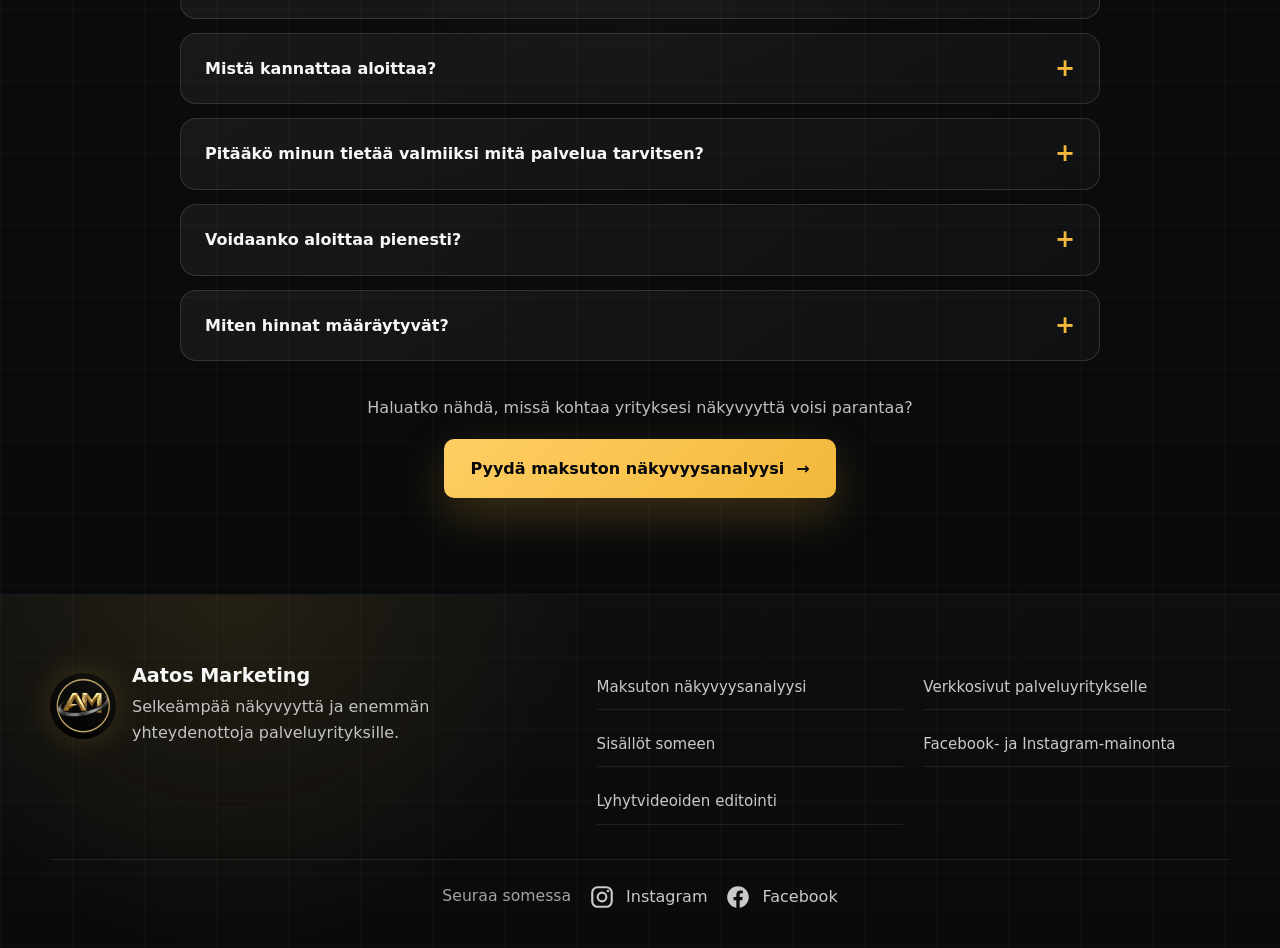
==== commit f5589ef9: "Install GTM and consent tracking" ====
--- a/index.html
+++ b/index.html
@@ -9,17 +9,7 @@
   <link rel="icon" type="image/png" href="/favicon.png?v=2">
   <link rel="shortcut icon" type="image/png" href="/favicon.png?v=2">
   <link rel="apple-touch-icon" href="/favicon.png?v=2">
-
-  <!-- Google tag (gtag.js) -->
-  <script async src="https://www.googletagmanager.com/gtag/js?id=G-CETXR485ET"></script>
-  <script>
-    window.dataLayer = window.dataLayer || [];
-    function gtag(){dataLayer.push(arguments);}
-    gtag('js', new Date());
-    gtag('config', 'G-CETXR485ET');
-  </script>
-
-  <style>
+<style>
     :root {
       --bg: #050607;
       --panel: rgba(255,255,255,0.055);
@@ -307,23 +297,51 @@
     }
   </style>
 
-  <!-- Meta Pixel Code -->
+  <!-- Consent Mode defaults: must run before Google Tag Manager -->
   <script>
-  !function(f,b,e,v,n,t,s)
-  {if(f.fbq)return;n=f.fbq=function(){n.callMethod?
-  n.callMethod.apply(n,arguments):n.queue.push(arguments)};
-  if(!f._fbq)f._fbq=n;n.push=n;n.loaded=!0;n.version='2.0';
-  n.queue=[];t=b.createElement(e);t.async=!0;
-  t.src=v;s=b.getElementsByTagName(e)[0];
-  s.parentNode.insertBefore(t,s)}(window, document,'script',
-  'https://connect.facebook.net/en_US/fbevents.js');
-  fbq('init', '26945439295122237');
-  fbq('track', 'PageView');
+    window.dataLayer = window.dataLayer || [];
+    window.gtag = window.gtag || function(){ window.dataLayer.push(arguments); };
+    (function () {
+      var preference = null;
+      try {
+        preference = JSON.parse(window.localStorage.getItem("aatos_cookie_consent_v1"));
+      } catch (error) {}
+      var analyticsGranted = preference && preference.analytics === true;
+      var marketingGranted = preference && preference.marketing === true;
+      window.gtag("consent", "default", {
+        analytics_storage: analyticsGranted ? "granted" : "denied",
+        ad_storage: marketingGranted ? "granted" : "denied",
+        ad_user_data: marketingGranted ? "granted" : "denied",
+        ad_personalization: marketingGranted ? "granted" : "denied",
+        functionality_storage: "granted",
+        security_storage: "granted",
+        wait_for_update: 500
+      });
+      window.gtag("set", "ads_data_redaction", true);
+      window.gtag("set", "url_passthrough", false);
+    })();
   </script>
-  <noscript><img height="1" width="1" style="display:none" src="https://www.facebook.com/tr?id=26945439295122237&ev=PageView&noscript=1" /></noscript>
-  <!-- End Meta Pixel Code -->
+
+  <!-- Google Tag Manager -->
+  <script>
+    (function(w,d,s,l,i){w[l]=w[l]||[];w[l].push({"gtm.start":
+    new Date().getTime(),event:"gtm.js"});var f=d.getElementsByTagName(s)[0],
+    j=d.createElement(s),dl=l!="dataLayer"?"&l="+l:"";j.async=true;j.src=
+    "https://www.googletagmanager.com/gtm.js?id="+i+dl;f.parentNode.insertBefore(j,f);
+    })(window,document,"script","dataLayer","GTM-T848QJ4K");
+  </script>
+  <!-- End Google Tag Manager -->
+
+  <link rel="stylesheet" href="/cookie-consent.css">
+  <script defer src="/cookie-consent.js"></script>
+
 </head>
 <body>
+  <!-- Google Tag Manager (noscript) -->
+  <noscript><iframe src="https://www.googletagmanager.com/ns.html?id=GTM-T848QJ4K"
+  height="0" width="0" style="display:none;visibility:hidden"></iframe></noscript>
+  <!-- End Google Tag Manager (noscript) -->
+
   <div class="page">
     <header class="header">
       <div class="container">
--- a/cookie-consent.css
+++ b/cookie-consent.css
@@ -0,0 +1,121 @@
+#aatos-cookie-banner,
+#aatos-cookie-settings,
+#aatos-cookie-preferences {
+  font-family: Inter, ui-sans-serif, system-ui, -apple-system, BlinkMacSystemFont, "Segoe UI", sans-serif;
+}
+#aatos-cookie-banner {
+  position: fixed;
+  inset: auto 18px 18px 18px;
+  z-index: 2147483000;
+  max-width: 980px;
+  margin: 0 auto;
+  padding: 22px;
+  color: #f7f7f7;
+  background: rgba(10, 11, 12, 0.98);
+  border: 1px solid rgba(242, 184, 59, 0.55);
+  border-radius: 16px;
+  box-shadow: 0 24px 80px rgba(0, 0, 0, 0.62);
+}
+#aatos-cookie-banner[hidden],
+#aatos-cookie-settings[hidden],
+#aatos-cookie-preferences[hidden] {
+  display: none !important;
+}
+.aatos-cookie-title {
+  margin: 0 0 8px;
+  color: #ffffff;
+  font-size: 1.12rem;
+  font-weight: 850;
+  line-height: 1.25;
+}
+.aatos-cookie-copy {
+  margin: 0;
+  color: rgba(255, 255, 255, 0.76);
+  font-size: 0.94rem;
+  line-height: 1.55;
+}
+.aatos-cookie-actions {
+  display: flex;
+  flex-wrap: wrap;
+  gap: 10px;
+  margin-top: 18px;
+}
+.aatos-cookie-button {
+  min-height: 44px;
+  padding: 11px 16px;
+  border: 1px solid rgba(255, 255, 255, 0.2);
+  border-radius: 9px;
+  color: #f7f7f7;
+  background: rgba(255, 255, 255, 0.06);
+  font: inherit;
+  font-weight: 800;
+  cursor: pointer;
+}
+.aatos-cookie-button:hover,
+.aatos-cookie-button:focus-visible {
+  border-color: rgba(242, 184, 59, 0.68);
+  outline: none;
+}
+.aatos-cookie-button--primary {
+  color: #050607;
+  background: linear-gradient(135deg, #ffce63, #f2b83b);
+  border-color: #f2b83b;
+}
+#aatos-cookie-settings {
+  margin-top: 18px;
+  padding-top: 18px;
+  border-top: 1px solid rgba(255, 255, 255, 0.12);
+}
+.aatos-cookie-choice {
+  display: flex;
+  align-items: flex-start;
+  gap: 12px;
+  margin-top: 14px;
+  color: rgba(255, 255, 255, 0.84);
+}
+.aatos-cookie-choice input {
+  width: 20px;
+  height: 20px;
+  min-height: 0;
+  margin-top: 2px;
+  accent-color: #f2b83b;
+}
+.aatos-cookie-choice strong {
+  display: block;
+  color: #ffffff;
+}
+.aatos-cookie-choice span {
+  display: block;
+  margin-top: 3px;
+  color: rgba(255, 255, 255, 0.66);
+  font-size: 0.88rem;
+}
+#aatos-cookie-preferences {
+  position: fixed;
+  left: 14px;
+  bottom: 14px;
+  z-index: 2147482999;
+  padding: 9px 12px;
+  color: #f7f7f7;
+  background: rgba(10, 11, 12, 0.94);
+  border: 1px solid rgba(242, 184, 59, 0.45);
+  border-radius: 999px;
+  font: inherit;
+  font-size: 0.78rem;
+  font-weight: 800;
+  cursor: pointer;
+}
+@media (max-width: 620px) {
+  #aatos-cookie-banner {
+    inset: auto 10px 10px 10px;
+    max-height: calc(100vh - 20px);
+    overflow-y: auto;
+    padding: 18px;
+  }
+  .aatos-cookie-actions {
+    display: grid;
+  }
+  .aatos-cookie-button {
+    width: 100%;
+  }
+}
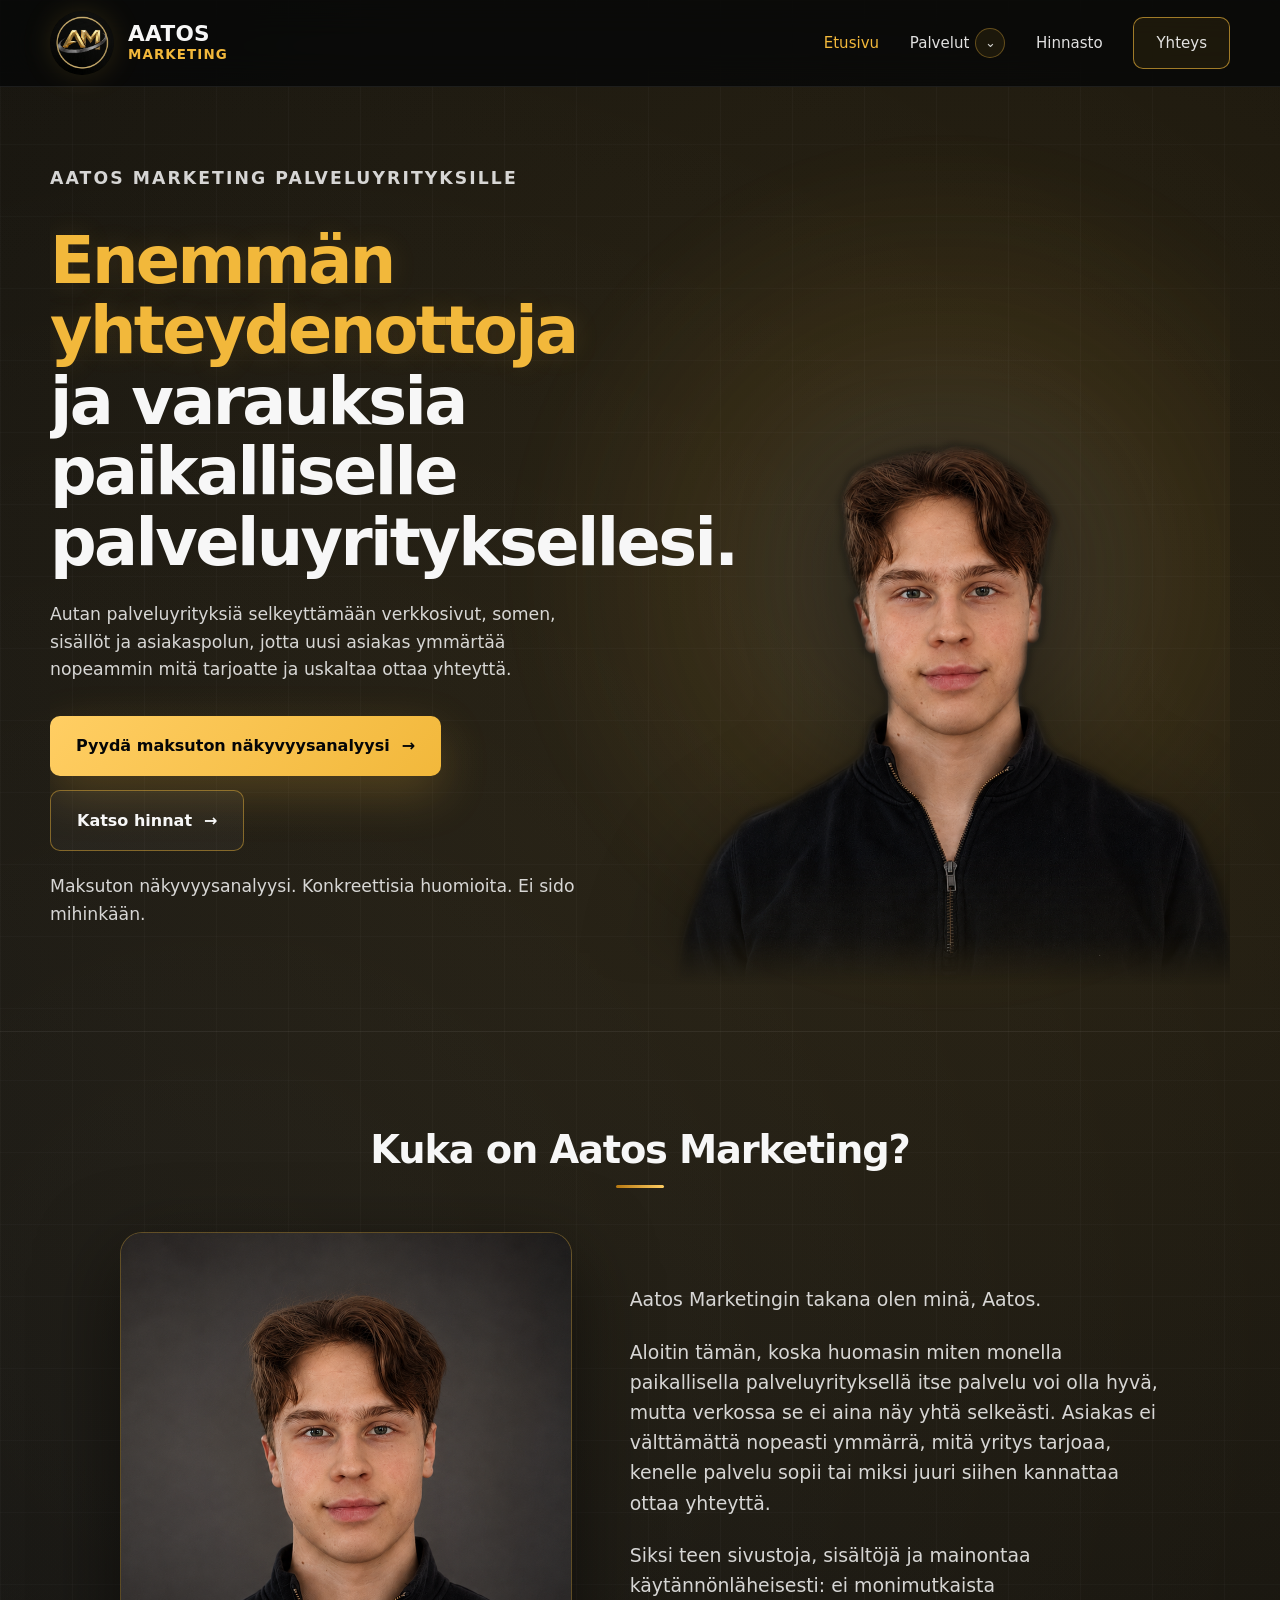
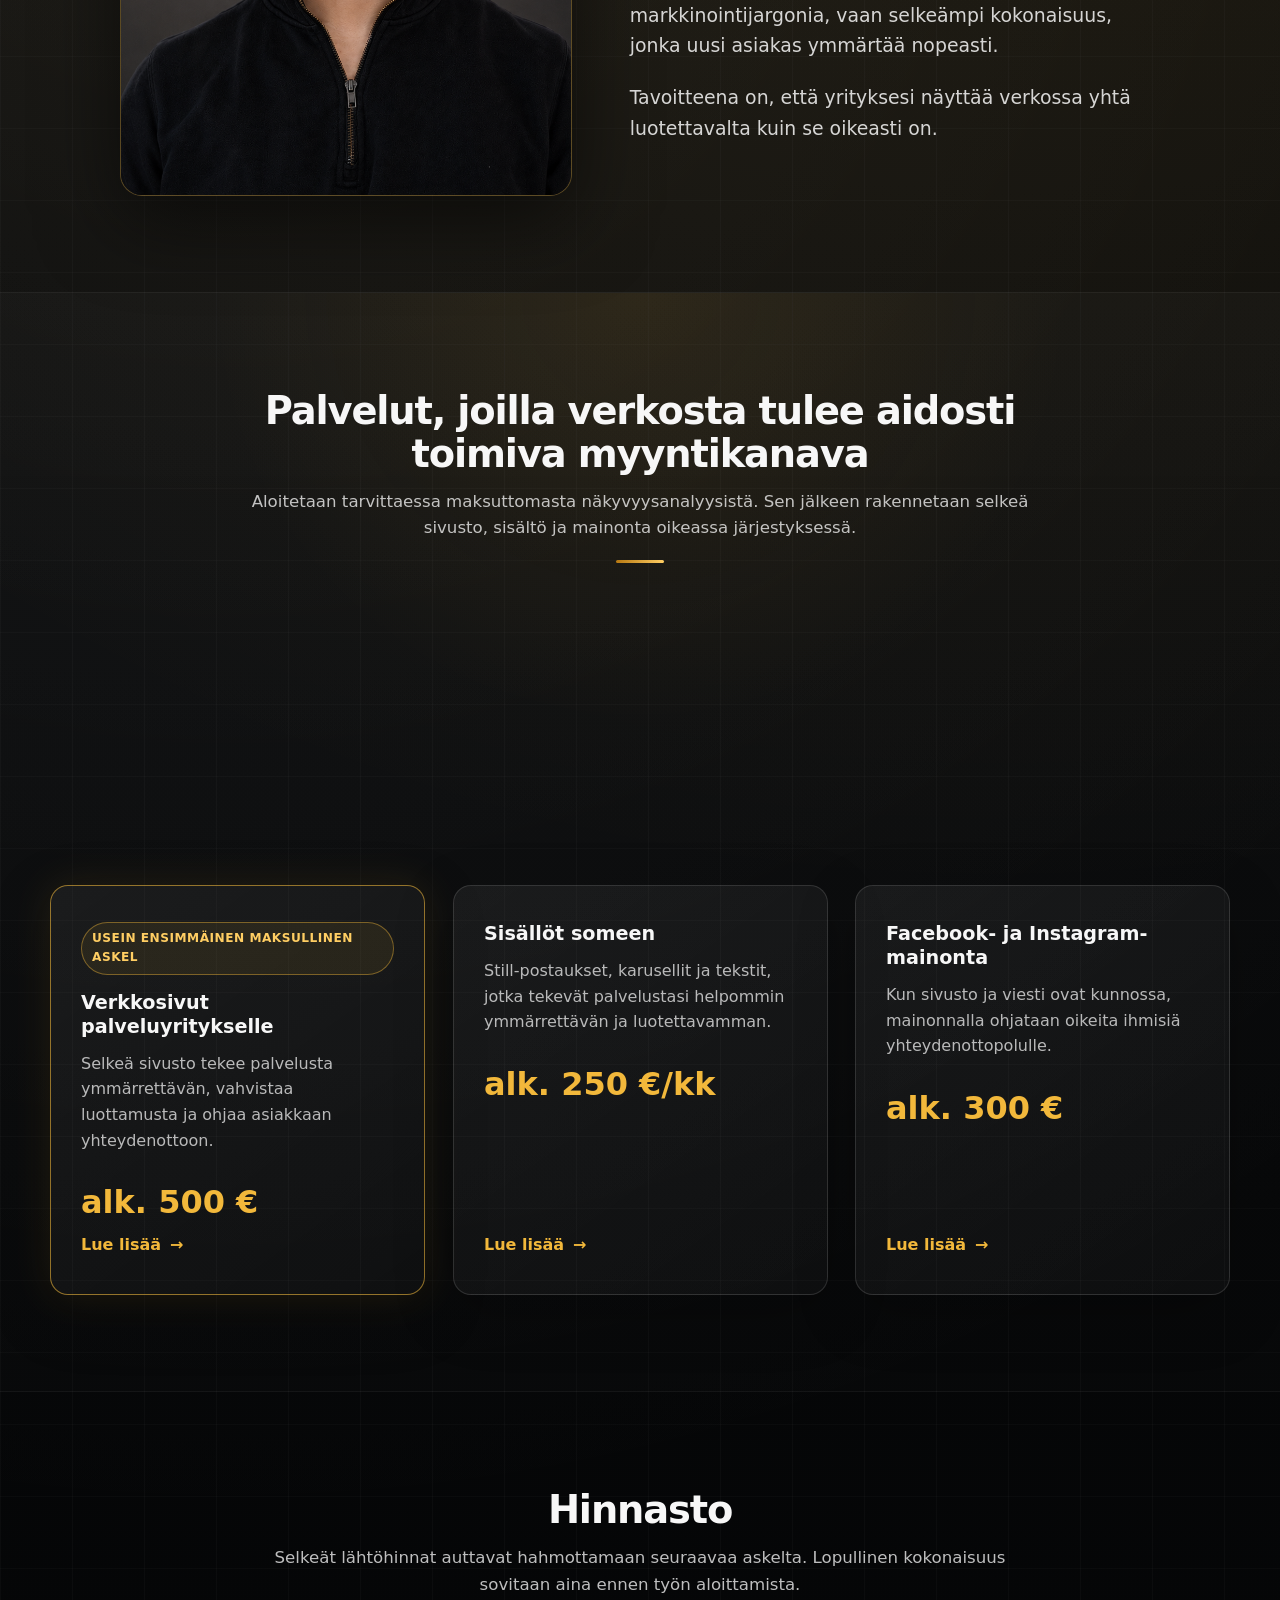
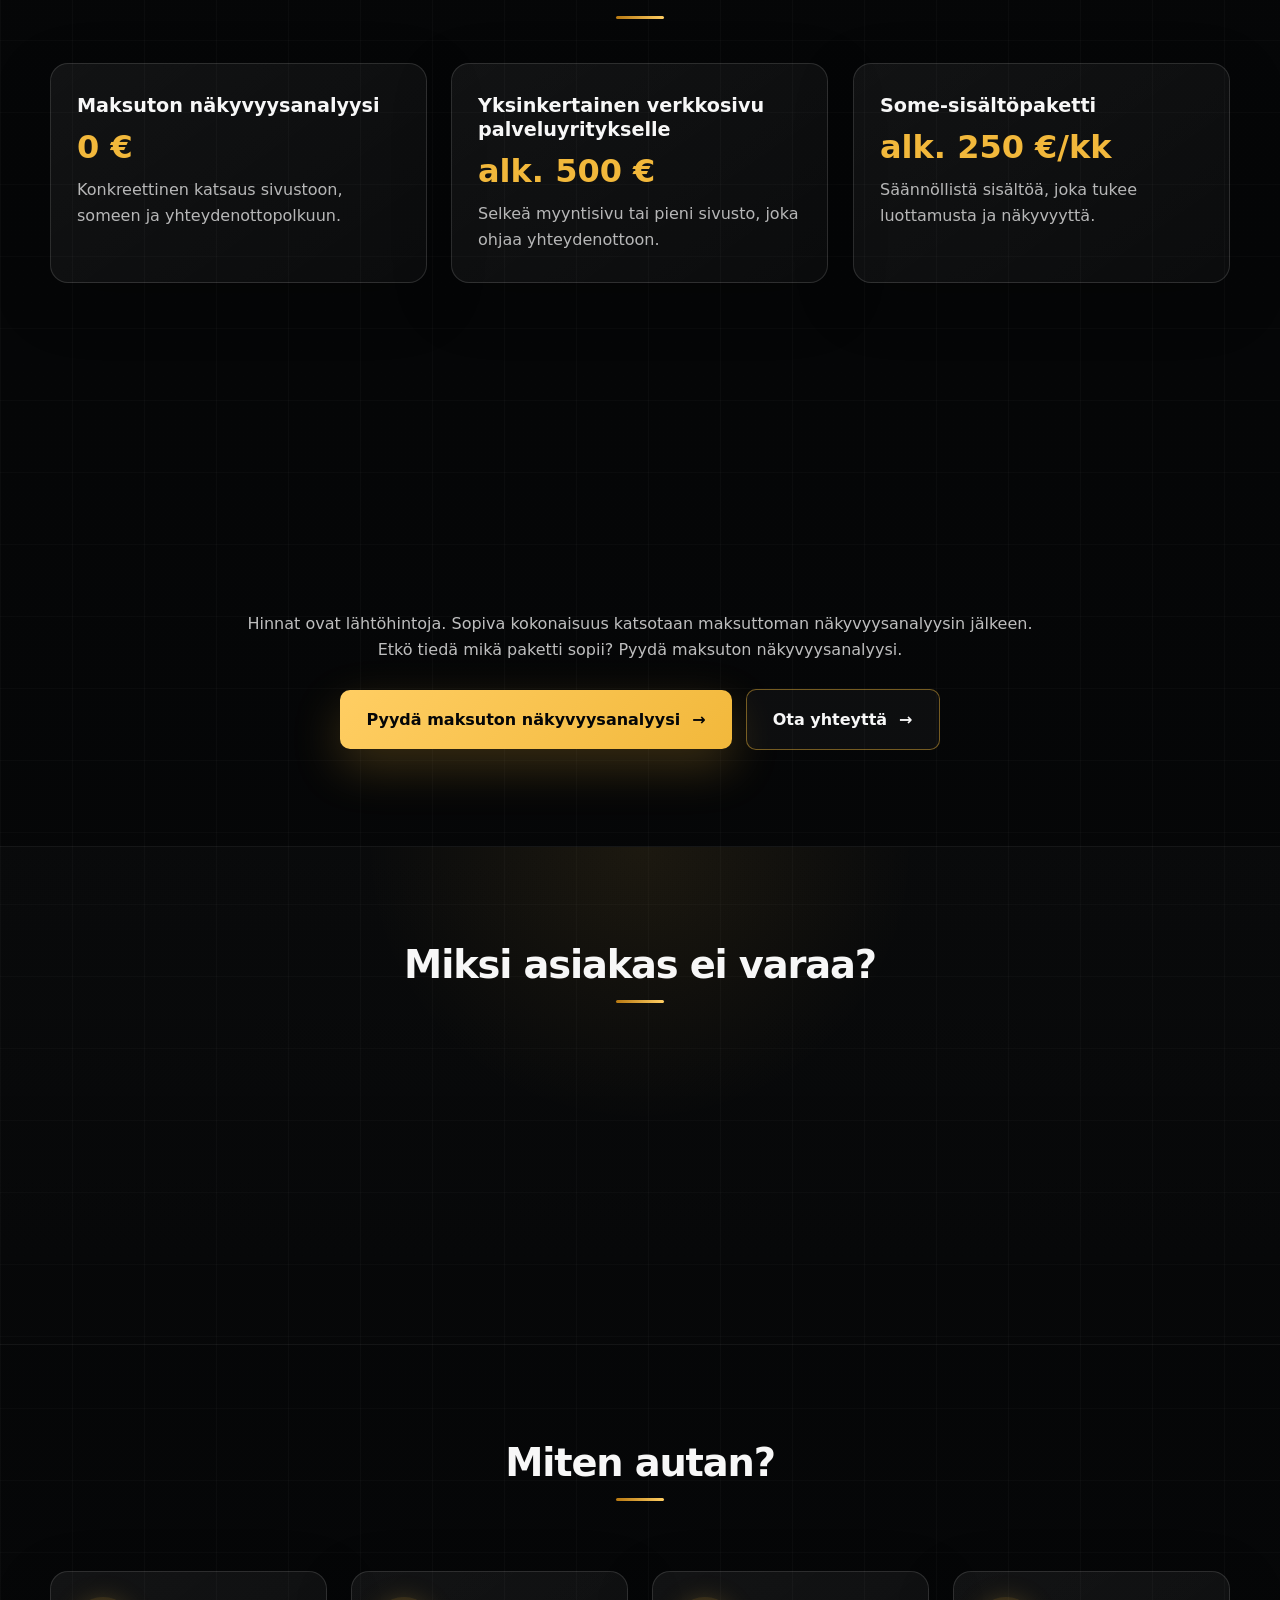
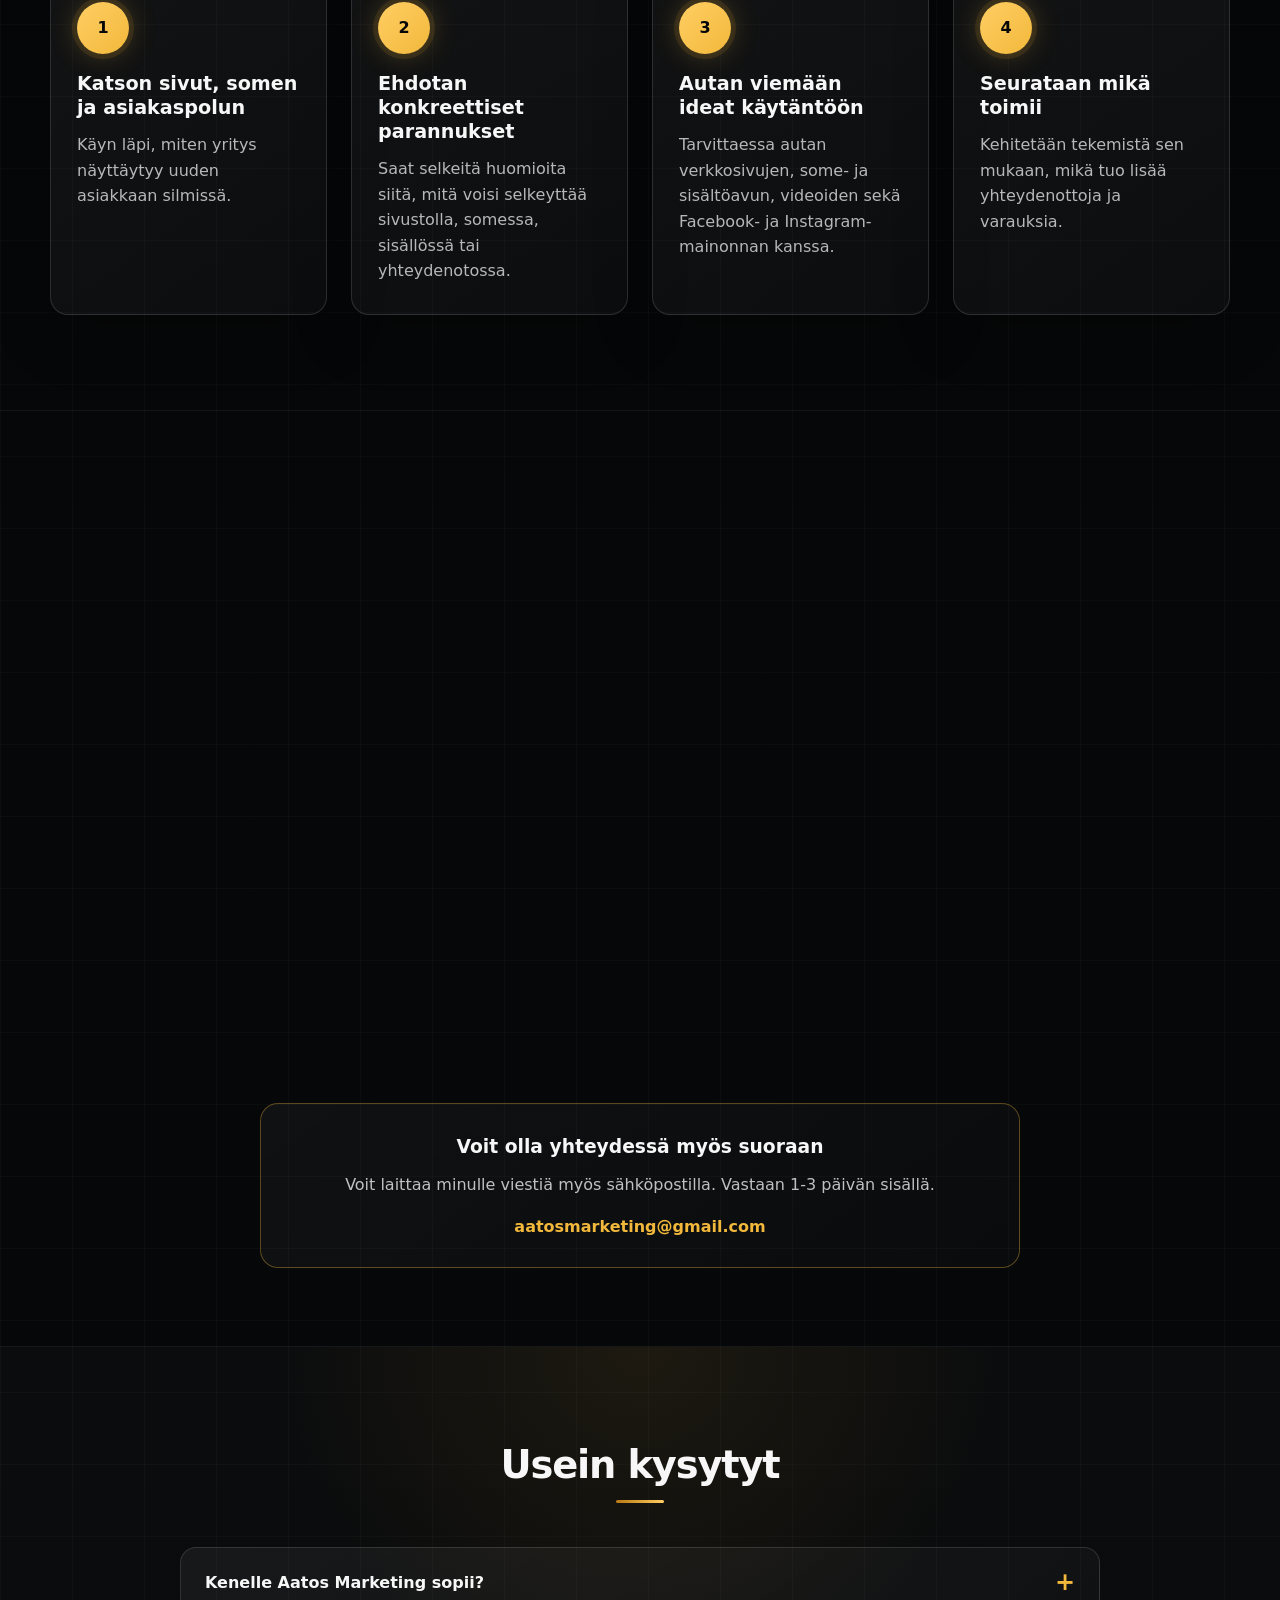
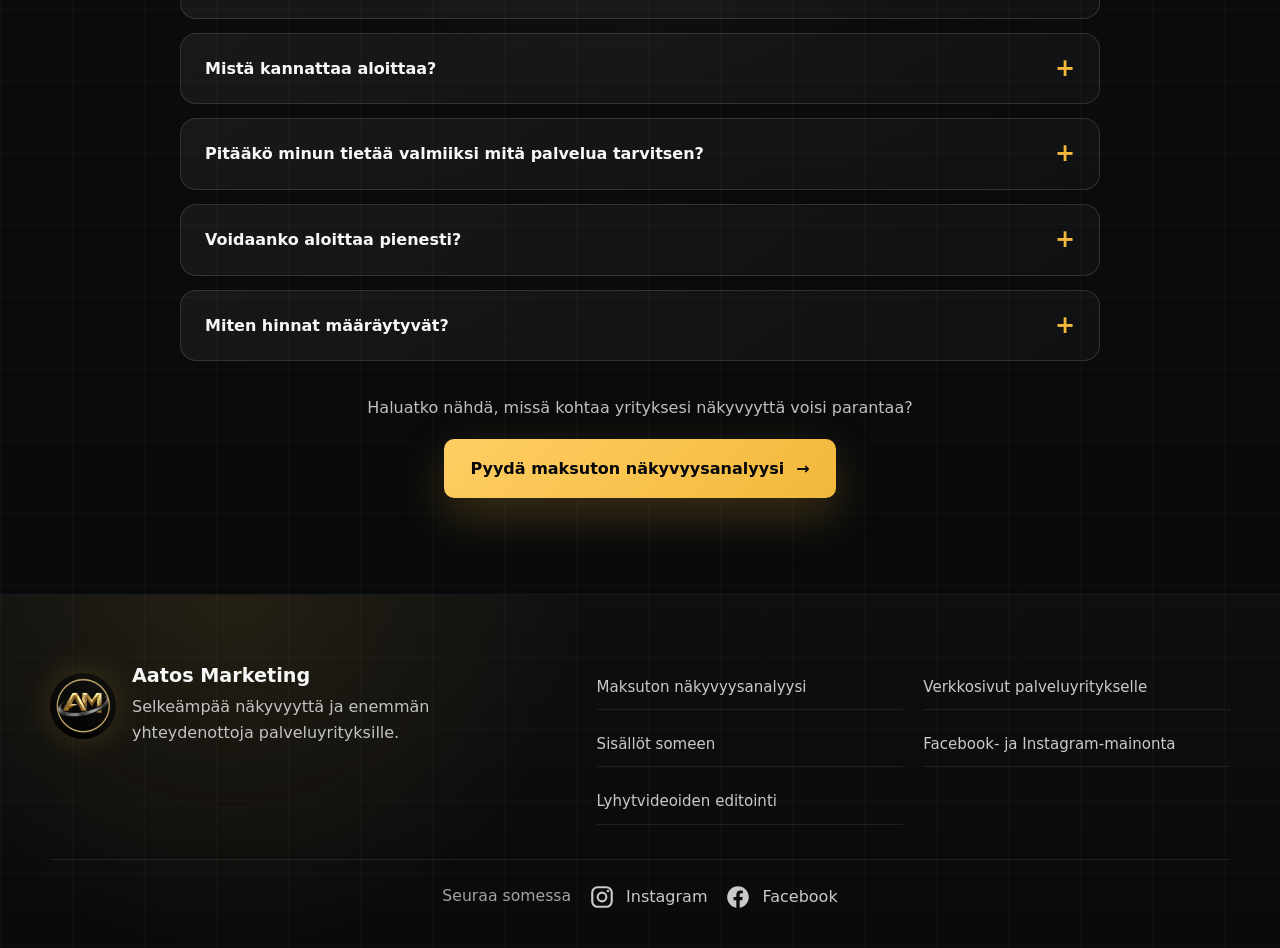
==== commit bb836f62: "chore: save current site before taste redesign" ====
--- a/index.html
+++ b/index.html
@@ -9,7 +9,17 @@
   <link rel="icon" type="image/png" href="/favicon.png?v=2">
   <link rel="shortcut icon" type="image/png" href="/favicon.png?v=2">
   <link rel="apple-touch-icon" href="/favicon.png?v=2">
-<style>
+
+  <!-- Google tag (gtag.js) -->
+  <script async src="https://www.googletagmanager.com/gtag/js?id=G-CETXR485ET"></script>
+  <script>
+    window.dataLayer = window.dataLayer || [];
+    function gtag(){dataLayer.push(arguments);}
+    gtag('js', new Date());
+    gtag('config', 'G-CETXR485ET');
+  </script>
+
+  <style>
     :root {
       --bg: #050607;
       --panel: rgba(255,255,255,0.055);
@@ -297,51 +307,23 @@
     }
   </style>
 
-  <!-- Consent Mode defaults: must run before Google Tag Manager -->
+  <!-- Meta Pixel Code -->
   <script>
-    window.dataLayer = window.dataLayer || [];
-    window.gtag = window.gtag || function(){ window.dataLayer.push(arguments); };
-    (function () {
-      var preference = null;
-      try {
-        preference = JSON.parse(window.localStorage.getItem("aatos_cookie_consent_v1"));
-      } catch (error) {}
-      var analyticsGranted = preference && preference.analytics === true;
-      var marketingGranted = preference && preference.marketing === true;
-      window.gtag("consent", "default", {
-        analytics_storage: analyticsGranted ? "granted" : "denied",
-        ad_storage: marketingGranted ? "granted" : "denied",
-        ad_user_data: marketingGranted ? "granted" : "denied",
-        ad_personalization: marketingGranted ? "granted" : "denied",
-        functionality_storage: "granted",
-        security_storage: "granted",
-        wait_for_update: 500
-      });
-      window.gtag("set", "ads_data_redaction", true);
-      window.gtag("set", "url_passthrough", false);
-    })();
+  !function(f,b,e,v,n,t,s)
+  {if(f.fbq)return;n=f.fbq=function(){n.callMethod?
+  n.callMethod.apply(n,arguments):n.queue.push(arguments)};
+  if(!f._fbq)f._fbq=n;n.push=n;n.loaded=!0;n.version='2.0';
+  n.queue=[];t=b.createElement(e);t.async=!0;
+  t.src=v;s=b.getElementsByTagName(e)[0];
+  s.parentNode.insertBefore(t,s)}(window, document,'script',
+  'https://connect.facebook.net/en_US/fbevents.js');
+  fbq('init', '26945439295122237');
+  fbq('track', 'PageView');
   </script>
-
-  <!-- Google Tag Manager -->
-  <script>
-    (function(w,d,s,l,i){w[l]=w[l]||[];w[l].push({"gtm.start":
-    new Date().getTime(),event:"gtm.js"});var f=d.getElementsByTagName(s)[0],
-    j=d.createElement(s),dl=l!="dataLayer"?"&l="+l:"";j.async=true;j.src=
-    "https://www.googletagmanager.com/gtm.js?id="+i+dl;f.parentNode.insertBefore(j,f);
-    })(window,document,"script","dataLayer","GTM-T848QJ4K");
-  </script>
-  <!-- End Google Tag Manager -->
-
-  <link rel="stylesheet" href="/cookie-consent.css">
-  <script defer src="/cookie-consent.js"></script>
-
+  <noscript><img height="1" width="1" style="display:none" src="https://www.facebook.com/tr?id=26945439295122237&ev=PageView&noscript=1" /></noscript>
+  <!-- End Meta Pixel Code -->
 </head>
 <body>
-  <!-- Google Tag Manager (noscript) -->
-  <noscript><iframe src="https://www.googletagmanager.com/ns.html?id=GTM-T848QJ4K"
-  height="0" width="0" style="display:none;visibility:hidden"></iframe></noscript>
-  <!-- End Google Tag Manager (noscript) -->
-
   <div class="page">
     <header class="header">
       <div class="container">
@@ -657,3 +639,7 @@
   </script>
 </body>
 </html>
+
+
+
+
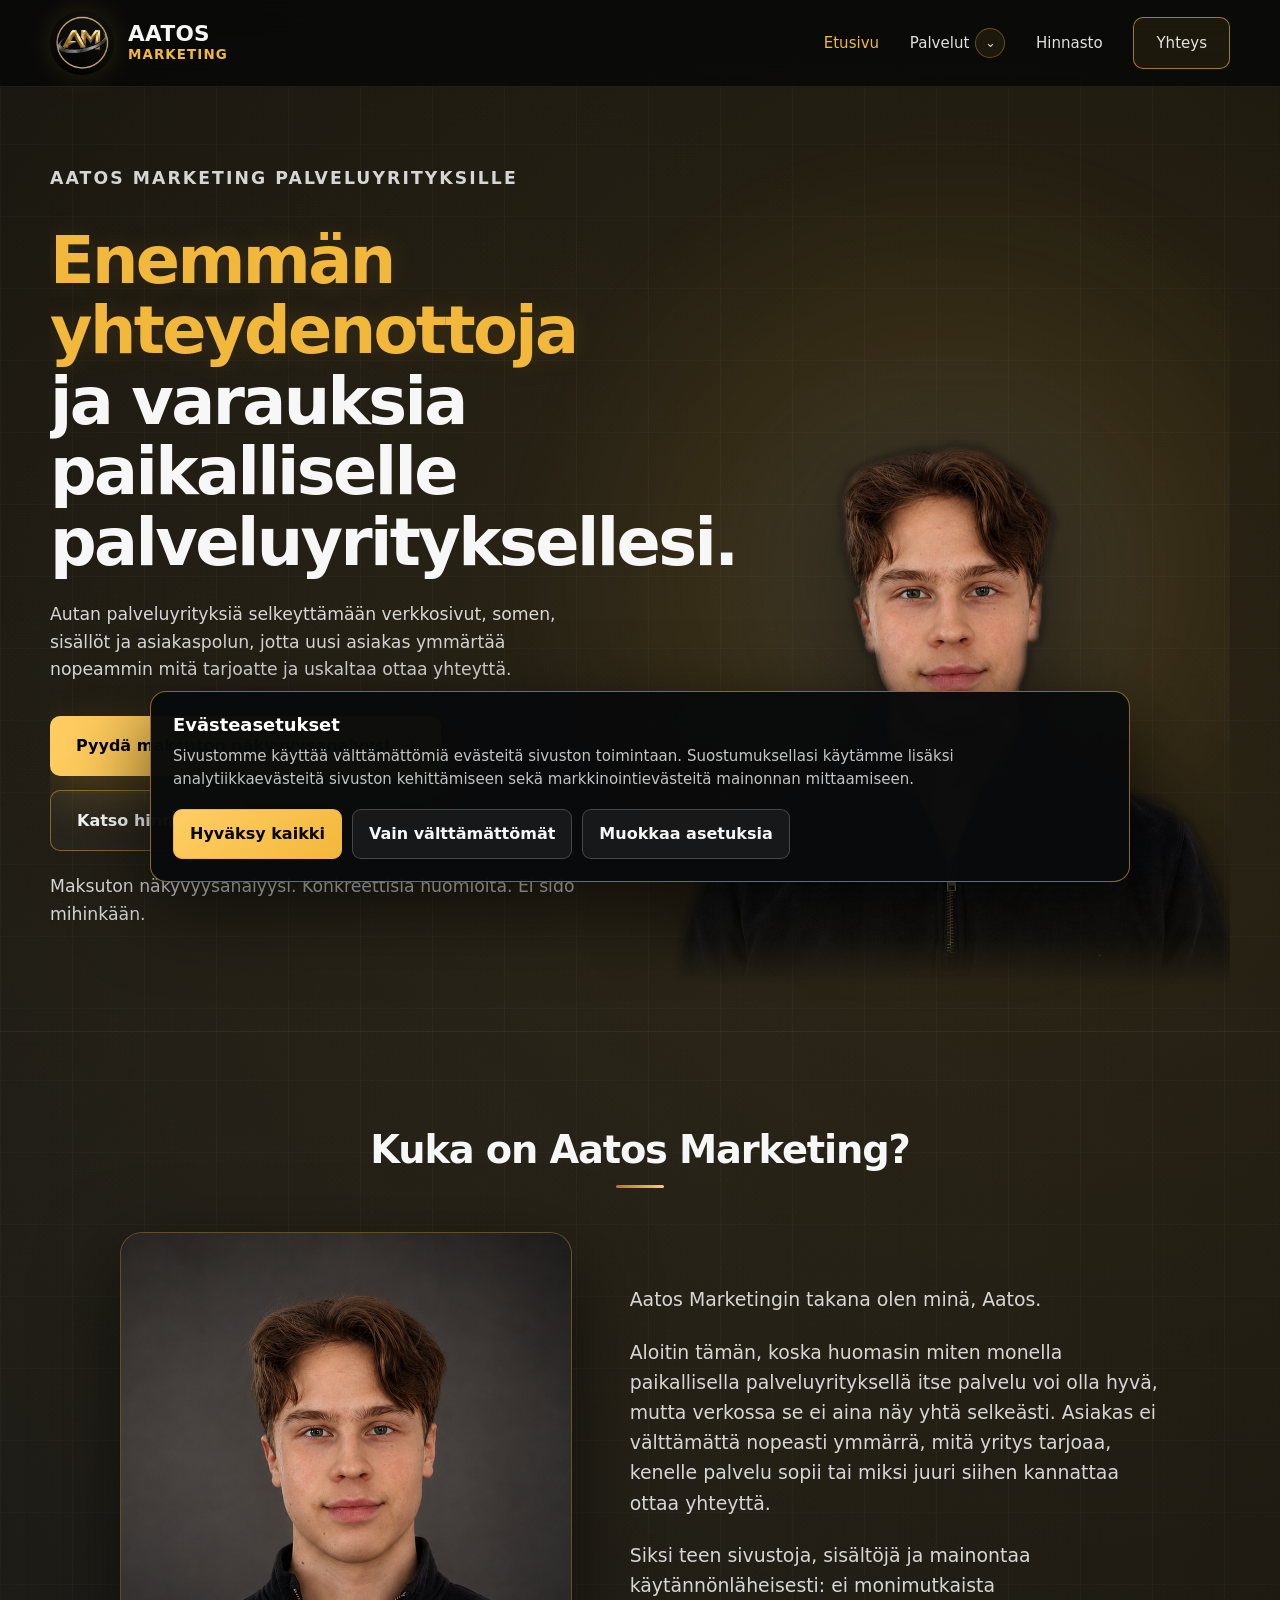
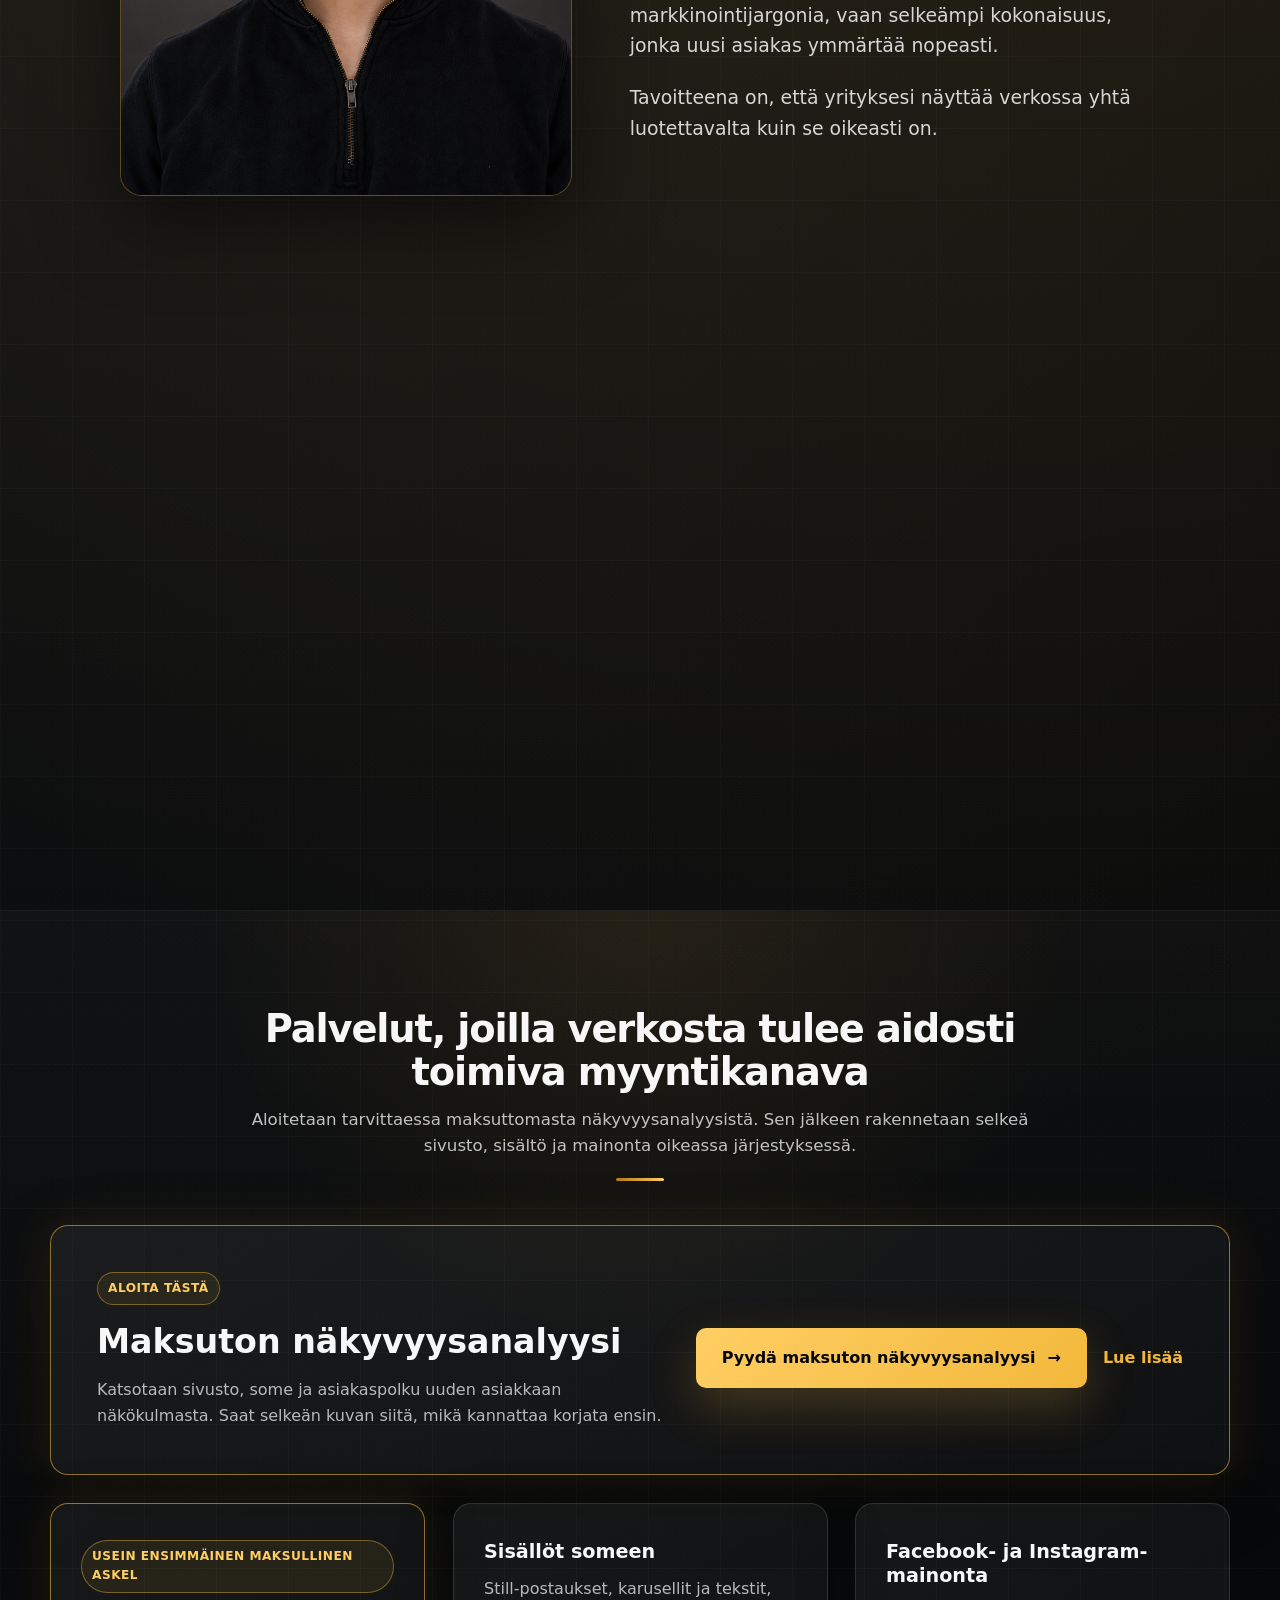
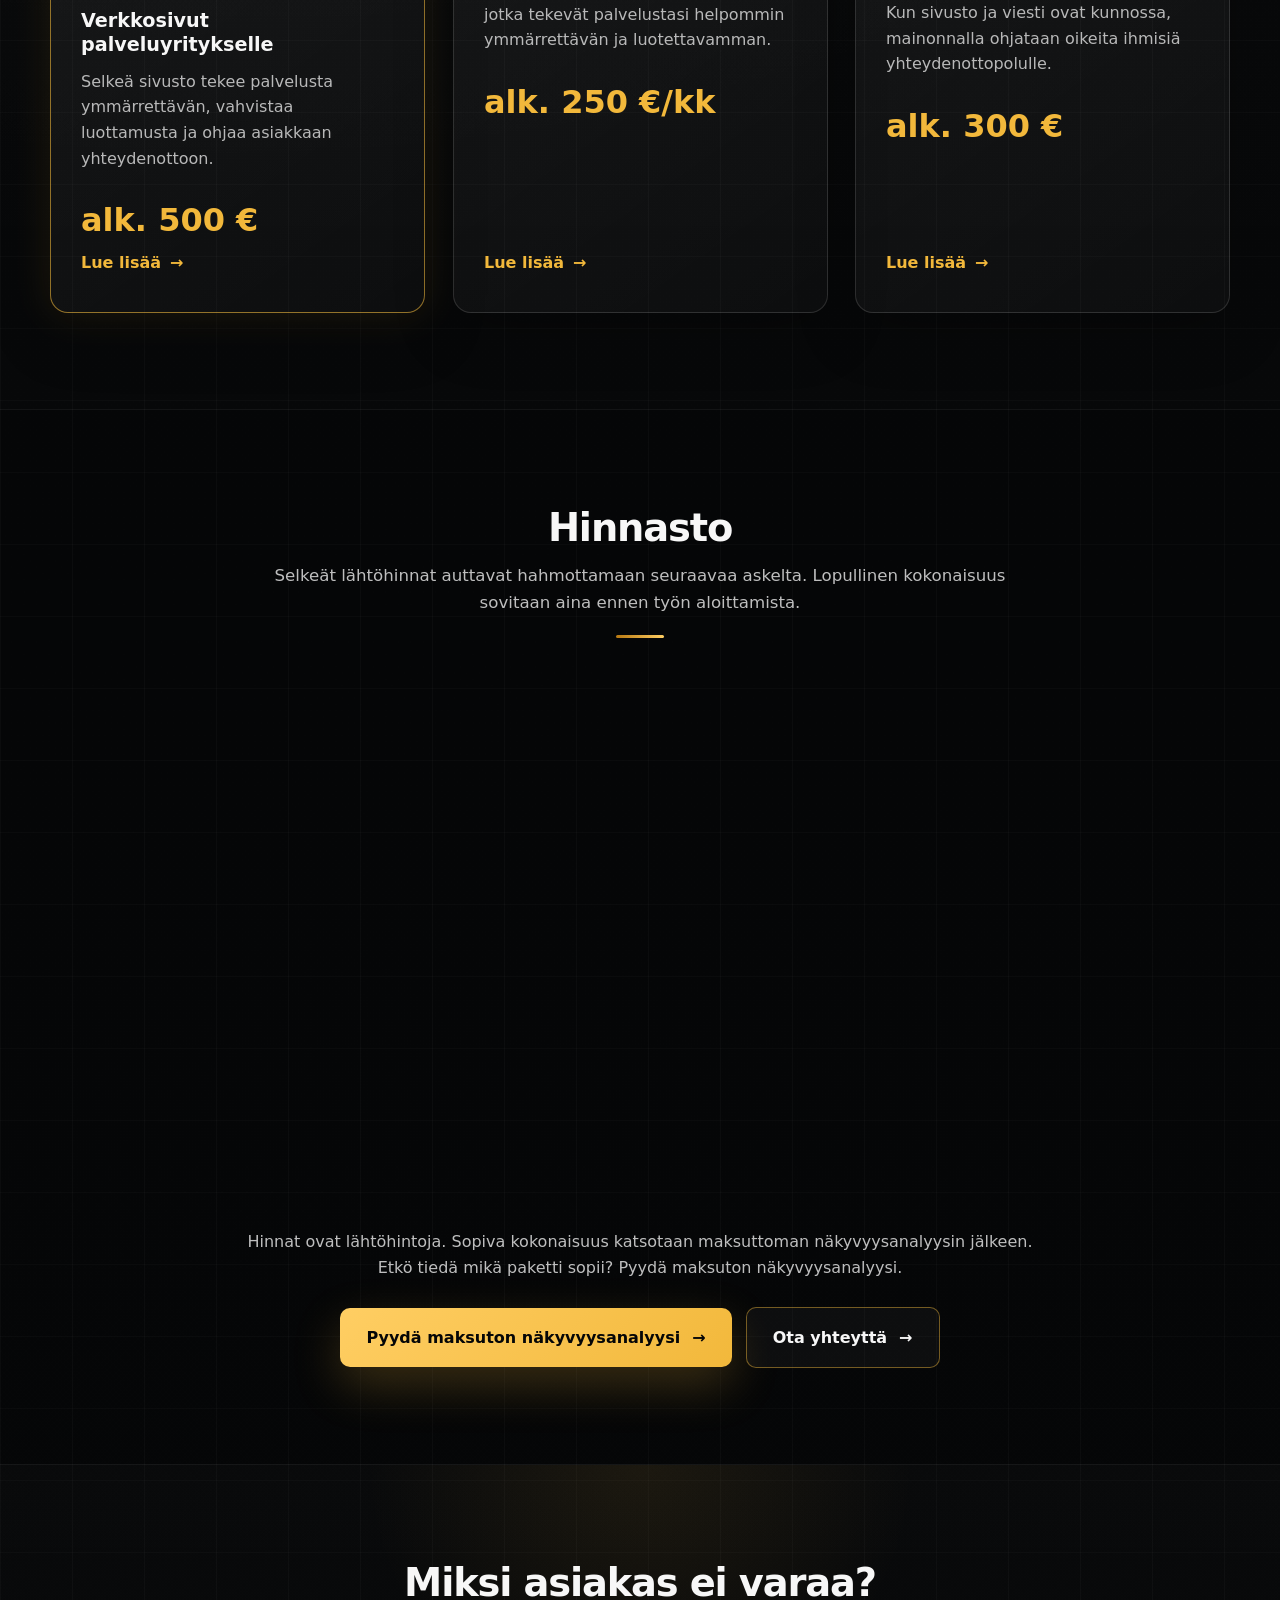
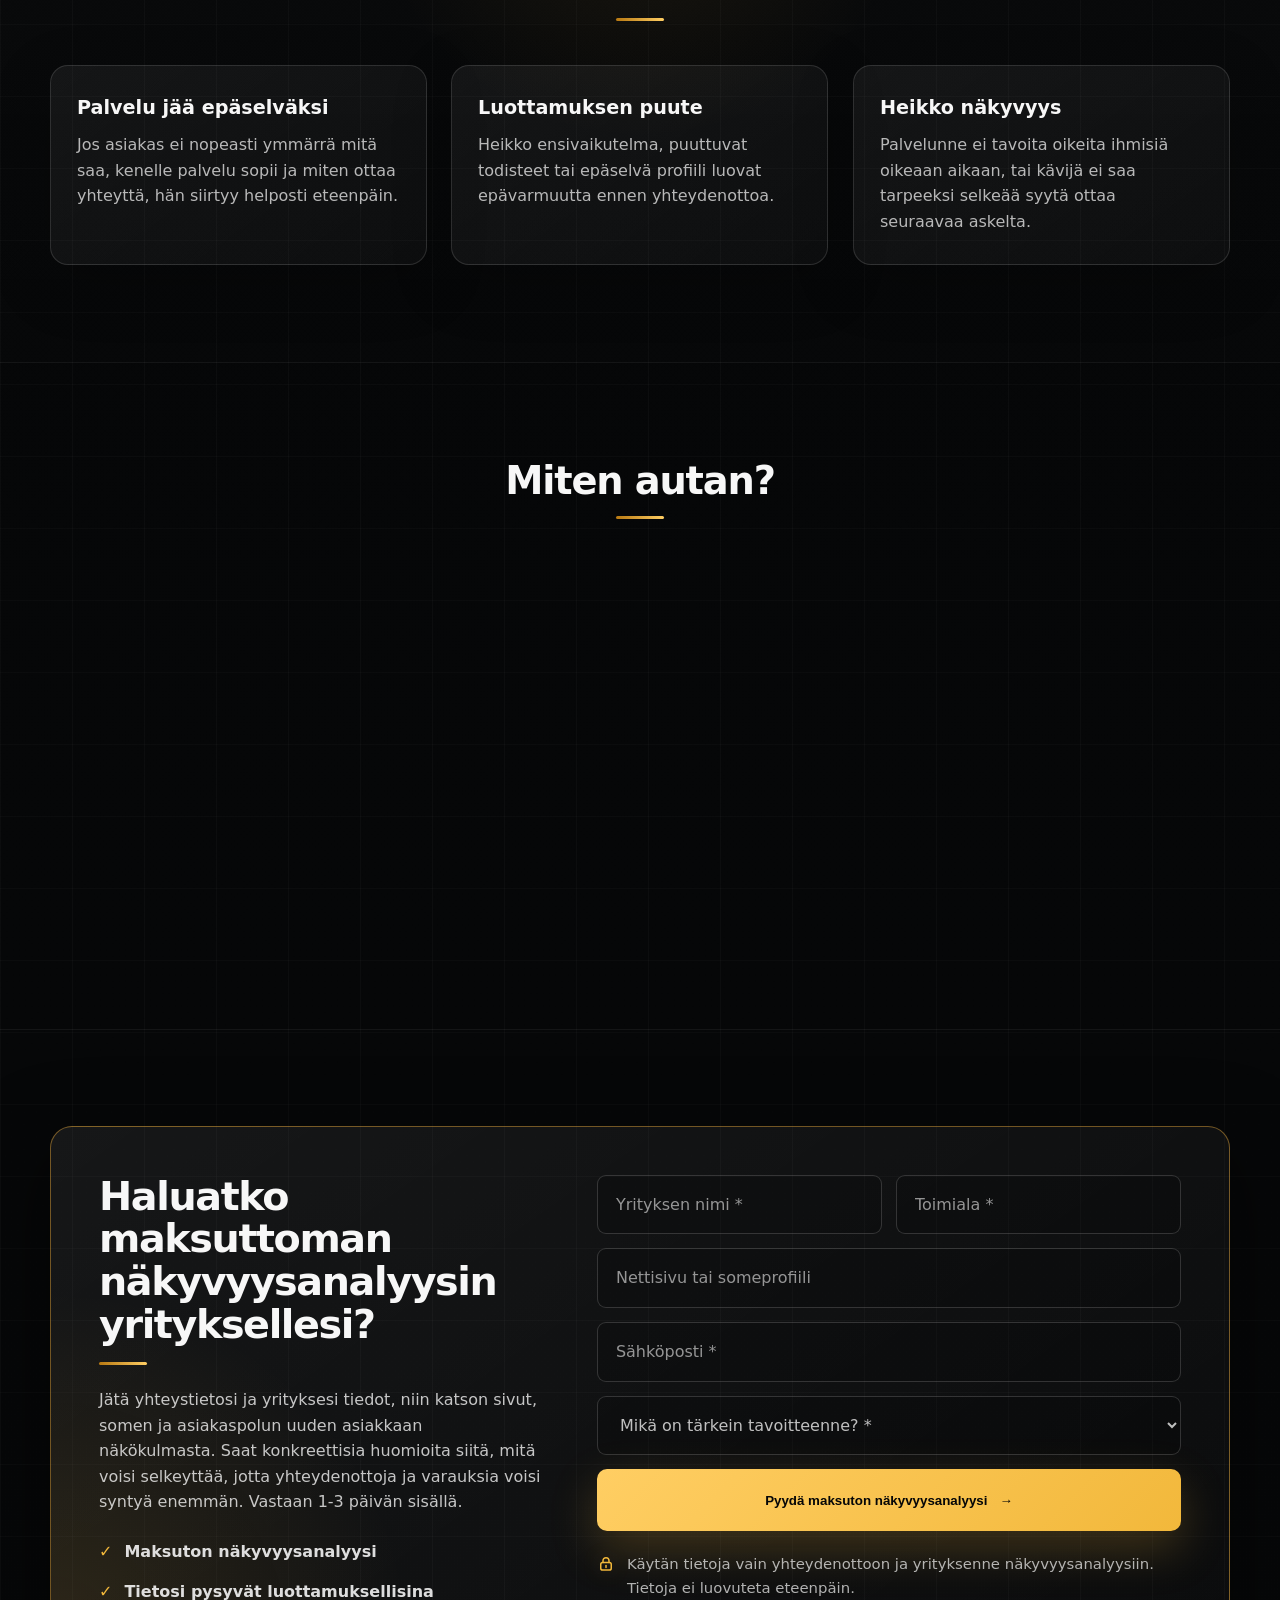
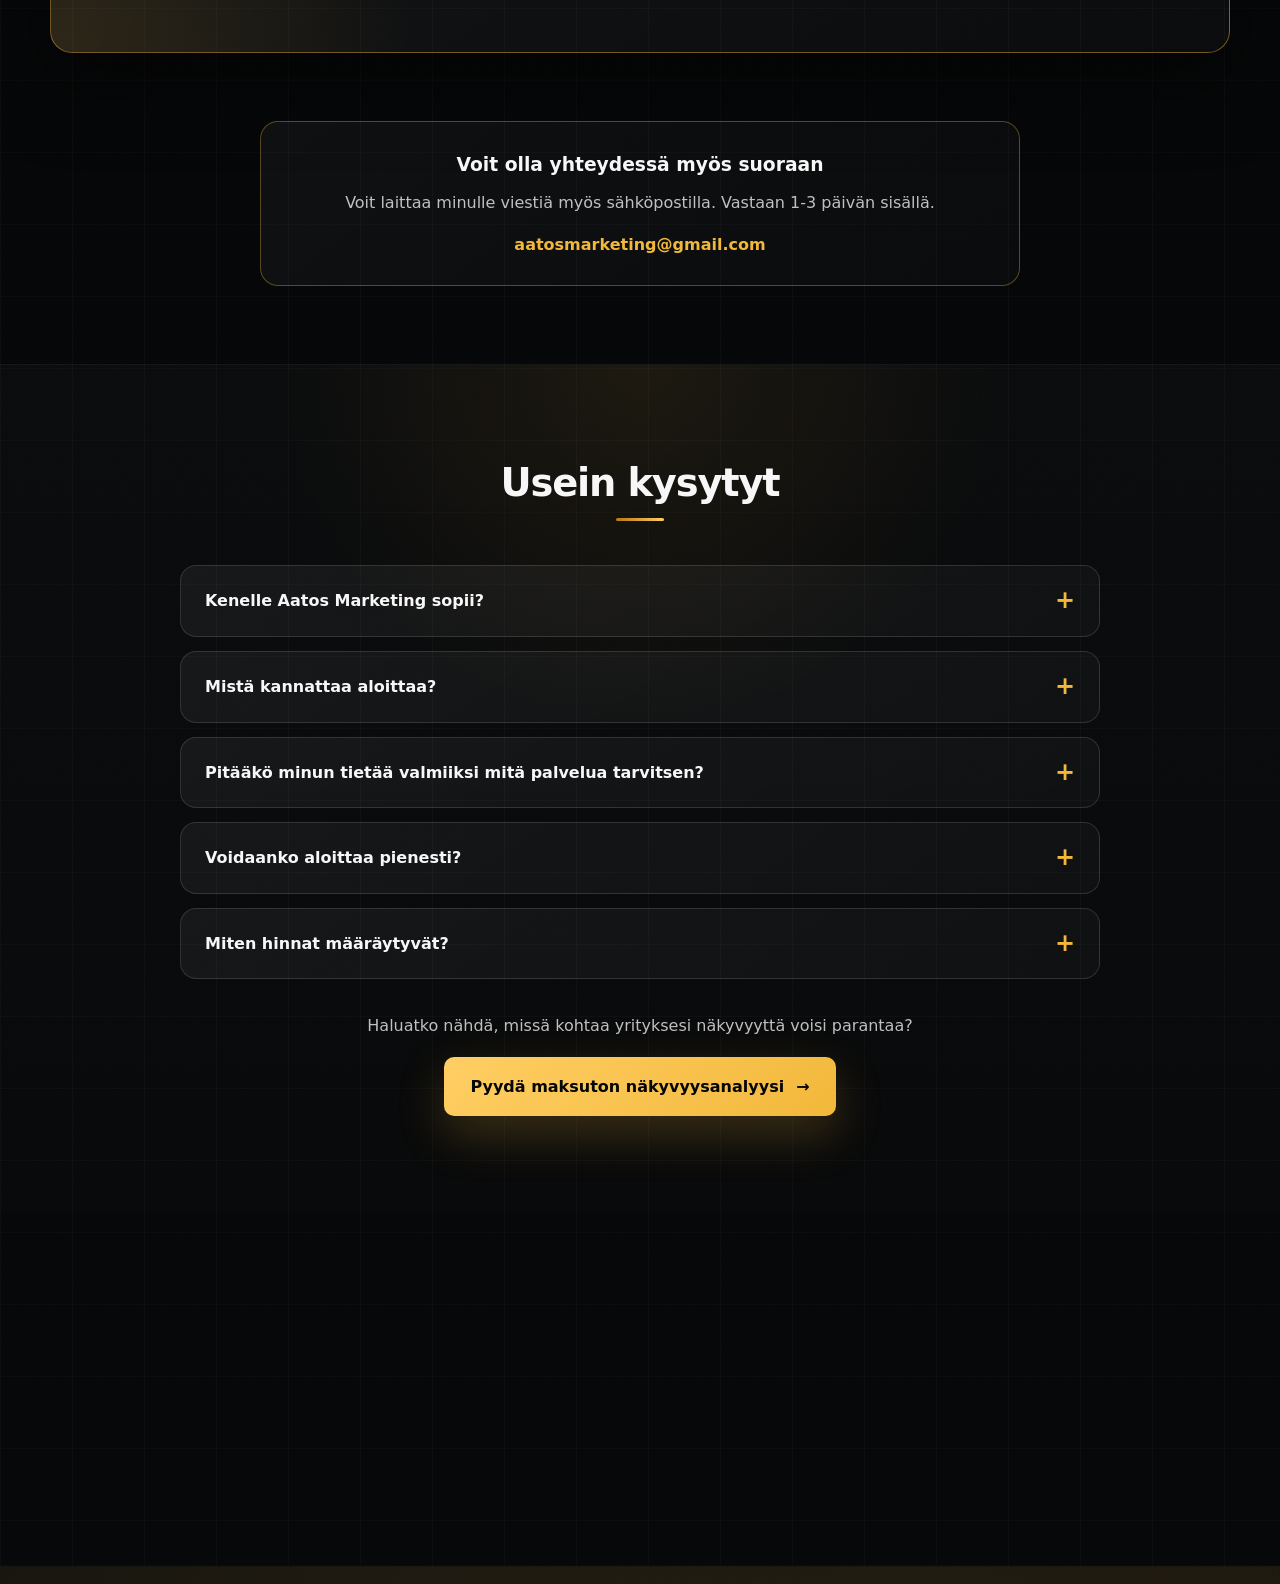
==== commit cf50696b: "Add Sirpa Aunula testimonials" ====
--- a/index.html
+++ b/index.html
@@ -9,17 +9,7 @@
   <link rel="icon" type="image/png" href="/favicon.png?v=2">
   <link rel="shortcut icon" type="image/png" href="/favicon.png?v=2">
   <link rel="apple-touch-icon" href="/favicon.png?v=2">
-
-  <!-- Google tag (gtag.js) -->
-  <script async src="https://www.googletagmanager.com/gtag/js?id=G-CETXR485ET"></script>
-  <script>
-    window.dataLayer = window.dataLayer || [];
-    function gtag(){dataLayer.push(arguments);}
-    gtag('js', new Date());
-    gtag('config', 'G-CETXR485ET');
-  </script>
-
-  <style>
+<style>
     :root {
       --bg: #050607;
       --panel: rgba(255,255,255,0.055);
@@ -173,6 +163,55 @@
     .social { display: inline-flex; align-items: center; gap: 10px; }
     .social svg { width: 24px; height: 24px; }
 
+    .testimonial-section { padding: clamp(44px, 6vw, 72px) 0; }
+    .testimonial {
+      position: relative;
+      overflow: hidden;
+      width: 100%;
+      margin: 0;
+      padding: clamp(36px, 5vw, 68px);
+      border: 1px solid rgba(242,184,59,0.38);
+      border-radius: 24px;
+      background: radial-gradient(circle at 8% 0%, rgba(242,184,59,0.08), transparent 34%), linear-gradient(145deg, rgba(22,21,15,0.98), rgba(13,14,12,0.98));
+      box-shadow: 0 22px 70px rgba(0,0,0,0.32), inset 0 1px 0 rgba(255,255,255,0.025);
+    }
+    .testimonial--compact { max-width: 1120px; margin-inline: auto; }
+    .testimonial--featured { max-width: 1120px; margin-inline: auto; padding-block: clamp(42px, 6vw, 76px); }
+    .testimonial__mark {
+      position: absolute;
+      top: clamp(24px, 3vw, 42px);
+      right: clamp(26px, 4vw, 56px);
+      color: var(--gold);
+      font-size: clamp(5rem, 9vw, 8.5rem);
+      font-weight: 900;
+      line-height: 0.72;
+      opacity: 0.12;
+      pointer-events: none;
+    }
+    .testimonial .eyebrow {
+      position: relative;
+      z-index: 1;
+      display: flex;
+      align-items: center;
+      gap: 14px;
+      padding-right: 72px;
+      margin-bottom: clamp(28px, 4vw, 46px);
+    }
+    .testimonial .eyebrow::before { width: 42px; height: 1px; background: var(--gold); content: ""; flex: 0 0 auto; }
+    .testimonial blockquote { position: relative; z-index: 1; margin: 0; }
+    .testimonial blockquote p {
+      max-width: 65ch;
+      margin: 0;
+      color: var(--text);
+      font-size: clamp(1.35rem, 2.15vw, 2.05rem);
+      font-weight: 500;
+      letter-spacing: -0.025em;
+      line-height: 1.55;
+    }
+    .testimonial--featured blockquote p { max-width: 70ch; font-size: clamp(1.4rem, 2.25vw, 2.2rem); }
+    .testimonial figcaption { position: relative; z-index: 1; margin-top: clamp(30px, 4vw, 50px); padding-top: clamp(22px, 3vw, 30px); border-top: 1px solid rgba(255,255,255,0.12); }
+    .testimonial cite { color: var(--gold); font-size: 0.9rem; font-style: normal; font-weight: 900; letter-spacing: 0.08em; text-transform: uppercase; white-space: nowrap; }
+
     @media (max-width: 1100px) { .service-grid { grid-template-columns: repeat(2, minmax(0, 1fr)); } }
     @media (max-width: 980px) {
       .container { width: min(100% - 34px, var(--max)); }
@@ -203,6 +242,13 @@
       .footer-inner { flex-direction: column; gap: 13px; }
       .footer-line { display: none; }
       .footer-links { flex-direction: column; align-items: center; gap: 10px; }
+      .testimonial-section { padding: 40px 0; }
+      .testimonial, .testimonial--featured { padding: 30px 24px; border-radius: 20px; }
+      .testimonial__mark { top: 24px; right: 20px; font-size: 4.7rem; }
+      .testimonial .eyebrow { gap: 10px; padding-right: 54px; margin-bottom: 26px; }
+      .testimonial .eyebrow::before { width: 30px; }
+      .testimonial blockquote p, .testimonial--featured blockquote p { font-size: clamp(1.1rem, 5.2vw, 1.35rem); line-height: 1.52; }
+      .testimonial figcaption { margin-top: 28px; padding-top: 22px; }
     }
   
     /* Visual finishing pass: premium cards, light navigation and branded footer. */
@@ -307,23 +353,51 @@
     }
   </style>
 
-  <!-- Meta Pixel Code -->
+  <!-- Consent Mode defaults: must run before Google Tag Manager -->
   <script>
-  !function(f,b,e,v,n,t,s)
-  {if(f.fbq)return;n=f.fbq=function(){n.callMethod?
-  n.callMethod.apply(n,arguments):n.queue.push(arguments)};
-  if(!f._fbq)f._fbq=n;n.push=n;n.loaded=!0;n.version='2.0';
-  n.queue=[];t=b.createElement(e);t.async=!0;
-  t.src=v;s=b.getElementsByTagName(e)[0];
-  s.parentNode.insertBefore(t,s)}(window, document,'script',
-  'https://connect.facebook.net/en_US/fbevents.js');
-  fbq('init', '26945439295122237');
-  fbq('track', 'PageView');
+    window.dataLayer = window.dataLayer || [];
+    window.gtag = window.gtag || function(){ window.dataLayer.push(arguments); };
+    (function () {
+      var preference = null;
+      try {
+        preference = JSON.parse(window.localStorage.getItem("aatos_cookie_consent_v1"));
+      } catch (error) {}
+      var analyticsGranted = preference && preference.analytics === true;
+      var marketingGranted = preference && preference.marketing === true;
+      window.gtag("consent", "default", {
+        analytics_storage: analyticsGranted ? "granted" : "denied",
+        ad_storage: marketingGranted ? "granted" : "denied",
+        ad_user_data: marketingGranted ? "granted" : "denied",
+        ad_personalization: marketingGranted ? "granted" : "denied",
+        functionality_storage: "granted",
+        security_storage: "granted",
+        wait_for_update: 500
+      });
+      window.gtag("set", "ads_data_redaction", true);
+      window.gtag("set", "url_passthrough", false);
+    })();
   </script>
-  <noscript><img height="1" width="1" style="display:none" src="https://www.facebook.com/tr?id=26945439295122237&ev=PageView&noscript=1" /></noscript>
-  <!-- End Meta Pixel Code -->
+
+  <!-- Google Tag Manager -->
+  <script>
+    (function(w,d,s,l,i){w[l]=w[l]||[];w[l].push({"gtm.start":
+    new Date().getTime(),event:"gtm.js"});var f=d.getElementsByTagName(s)[0],
+    j=d.createElement(s),dl=l!="dataLayer"?"&l="+l:"";j.async=true;j.src=
+    "https://www.googletagmanager.com/gtm.js?id="+i+dl;f.parentNode.insertBefore(j,f);
+    })(window,document,"script","dataLayer","GTM-T848QJ4K");
+  </script>
+  <!-- End Google Tag Manager -->
+
+  <link rel="stylesheet" href="/cookie-consent.css">
+  <script defer src="/cookie-consent.js"></script>
+
 </head>
 <body>
+  <!-- Google Tag Manager (noscript) -->
+  <noscript><iframe src="https://www.googletagmanager.com/ns.html?id=GTM-T848QJ4K"
+  height="0" width="0" style="display:none;visibility:hidden"></iframe></noscript>
+  <!-- End Google Tag Manager (noscript) -->
+
   <div class="page">
     <header class="header">
       <div class="container">
@@ -386,6 +460,19 @@
               <p>Tavoitteena on, että yrityksesi näyttää verkossa yhtä luotettavalta kuin se oikeasti on.</p>
             </div>
           </div>
+        </div>
+      </section>
+
+      <section class="section testimonial-section" aria-label="Asiakaskokemus">
+        <div class="container">
+          <figure class="testimonial testimonial--compact">
+            <span class="testimonial__mark" aria-hidden="true">“</span>
+            <p class="eyebrow">ASIAKASKOKEMUS</p>
+            <blockquote>
+              <p>Yhteistyö Aatos Marketingin kanssa sujui mukavasti ja rakentavasti. Minua kuunneltiin ja näkemykseni otettiin hyvin huomioon. Olin tyytyväinen lopullisiin sisältöihin – tyyli ja värit tuntuivat omilta ja heijastivat hyvin minua.</p>
+            </blockquote>
+            <figcaption><cite>SIRPA AUNULA · AUNULA AUTHENTIC</cite></figcaption>
+          </figure>
         </div>
       </section>
 
@@ -639,7 +726,3 @@
   </script>
 </body>
 </html>
-
-
-
-
--- a/cookie-consent.css
+++ b/cookie-consent.css
@@ -0,0 +1,121 @@
+#aatos-cookie-banner,
+#aatos-cookie-settings,
+#aatos-cookie-preferences {
+  font-family: Inter, ui-sans-serif, system-ui, -apple-system, BlinkMacSystemFont, "Segoe UI", sans-serif;
+}
+#aatos-cookie-banner {
+  position: fixed;
+  inset: auto 18px 18px 18px;
+  z-index: 2147483000;
+  max-width: 980px;
+  margin: 0 auto;
+  padding: 22px;
+  color: #f7f7f7;
+  background: rgba(10, 11, 12, 0.98);
+  border: 1px solid rgba(242, 184, 59, 0.55);
+  border-radius: 16px;
+  box-shadow: 0 24px 80px rgba(0, 0, 0, 0.62);
+}
+#aatos-cookie-banner[hidden],
+#aatos-cookie-settings[hidden],
+#aatos-cookie-preferences[hidden] {
+  display: none !important;
+}
+.aatos-cookie-title {
+  margin: 0 0 8px;
+  color: #ffffff;
+  font-size: 1.12rem;
+  font-weight: 850;
+  line-height: 1.25;
+}
+.aatos-cookie-copy {
+  margin: 0;
+  color: rgba(255, 255, 255, 0.76);
+  font-size: 0.94rem;
+  line-height: 1.55;
+}
+.aatos-cookie-actions {
+  display: flex;
+  flex-wrap: wrap;
+  gap: 10px;
+  margin-top: 18px;
+}
+.aatos-cookie-button {
+  min-height: 44px;
+  padding: 11px 16px;
+  border: 1px solid rgba(255, 255, 255, 0.2);
+  border-radius: 9px;
+  color: #f7f7f7;
+  background: rgba(255, 255, 255, 0.06);
+  font: inherit;
+  font-weight: 800;
+  cursor: pointer;
+}
+.aatos-cookie-button:hover,
+.aatos-cookie-button:focus-visible {
+  border-color: rgba(242, 184, 59, 0.68);
+  outline: none;
+}
+.aatos-cookie-button--primary {
+  color: #050607;
+  background: linear-gradient(135deg, #ffce63, #f2b83b);
+  border-color: #f2b83b;
+}
+#aatos-cookie-settings {
+  margin-top: 18px;
+  padding-top: 18px;
+  border-top: 1px solid rgba(255, 255, 255, 0.12);
+}
+.aatos-cookie-choice {
+  display: flex;
+  align-items: flex-start;
+  gap: 12px;
+  margin-top: 14px;
+  color: rgba(255, 255, 255, 0.84);
+}
+.aatos-cookie-choice input {
+  width: 20px;
+  height: 20px;
+  min-height: 0;
+  margin-top: 2px;
+  accent-color: #f2b83b;
+}
+.aatos-cookie-choice strong {
+  display: block;
+  color: #ffffff;
+}
+.aatos-cookie-choice span {
+  display: block;
+  margin-top: 3px;
+  color: rgba(255, 255, 255, 0.66);
+  font-size: 0.88rem;
+}
+#aatos-cookie-preferences {
+  position: fixed;
+  left: 14px;
+  bottom: 14px;
+  z-index: 2147482999;
+  padding: 9px 12px;
+  color: #f7f7f7;
+  background: rgba(10, 11, 12, 0.94);
+  border: 1px solid rgba(242, 184, 59, 0.45);
+  border-radius: 999px;
+  font: inherit;
+  font-size: 0.78rem;
+  font-weight: 800;
+  cursor: pointer;
+}
+@media (max-width: 620px) {
+  #aatos-cookie-banner {
+    inset: auto 10px 10px 10px;
+    max-height: calc(100vh - 20px);
+    overflow-y: auto;
+    padding: 18px;
+  }
+  .aatos-cookie-actions {
+    display: grid;
+  }
+  .aatos-cookie-button {
+    width: 100%;
+  }
+}
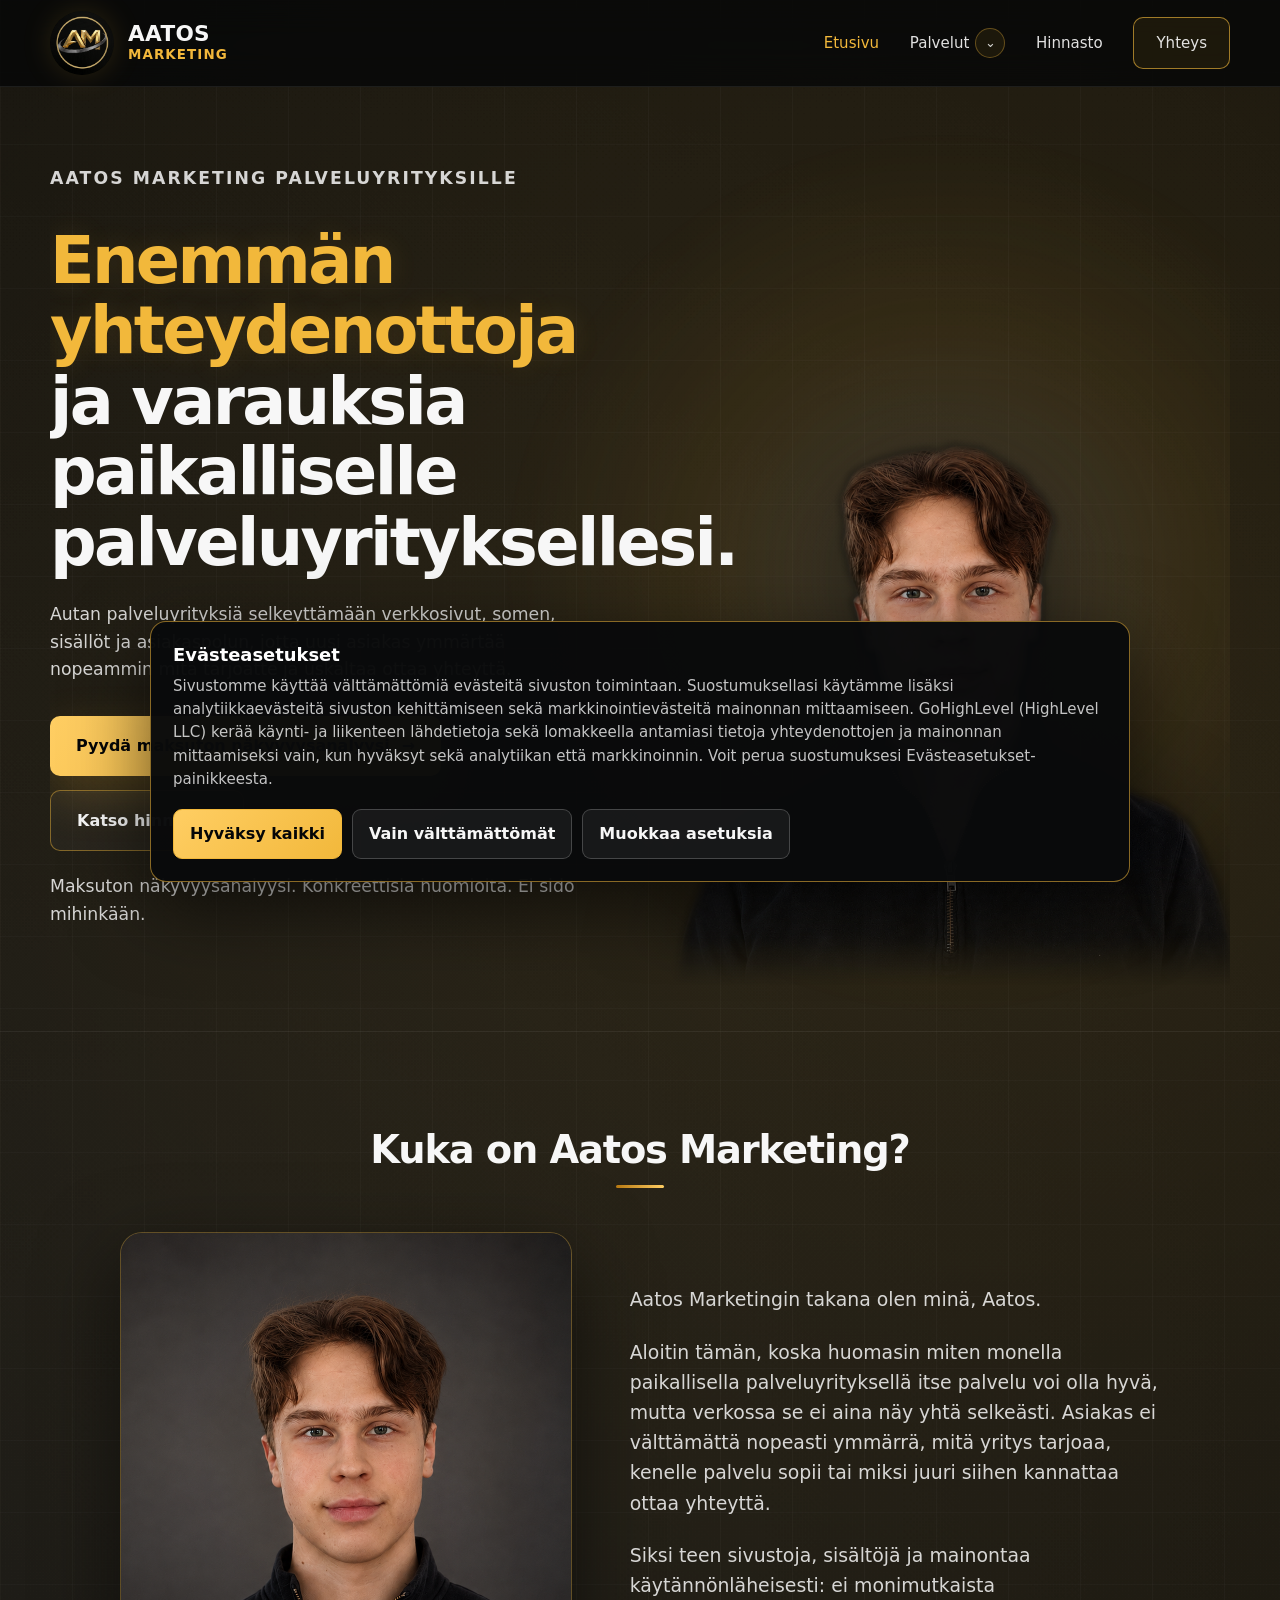
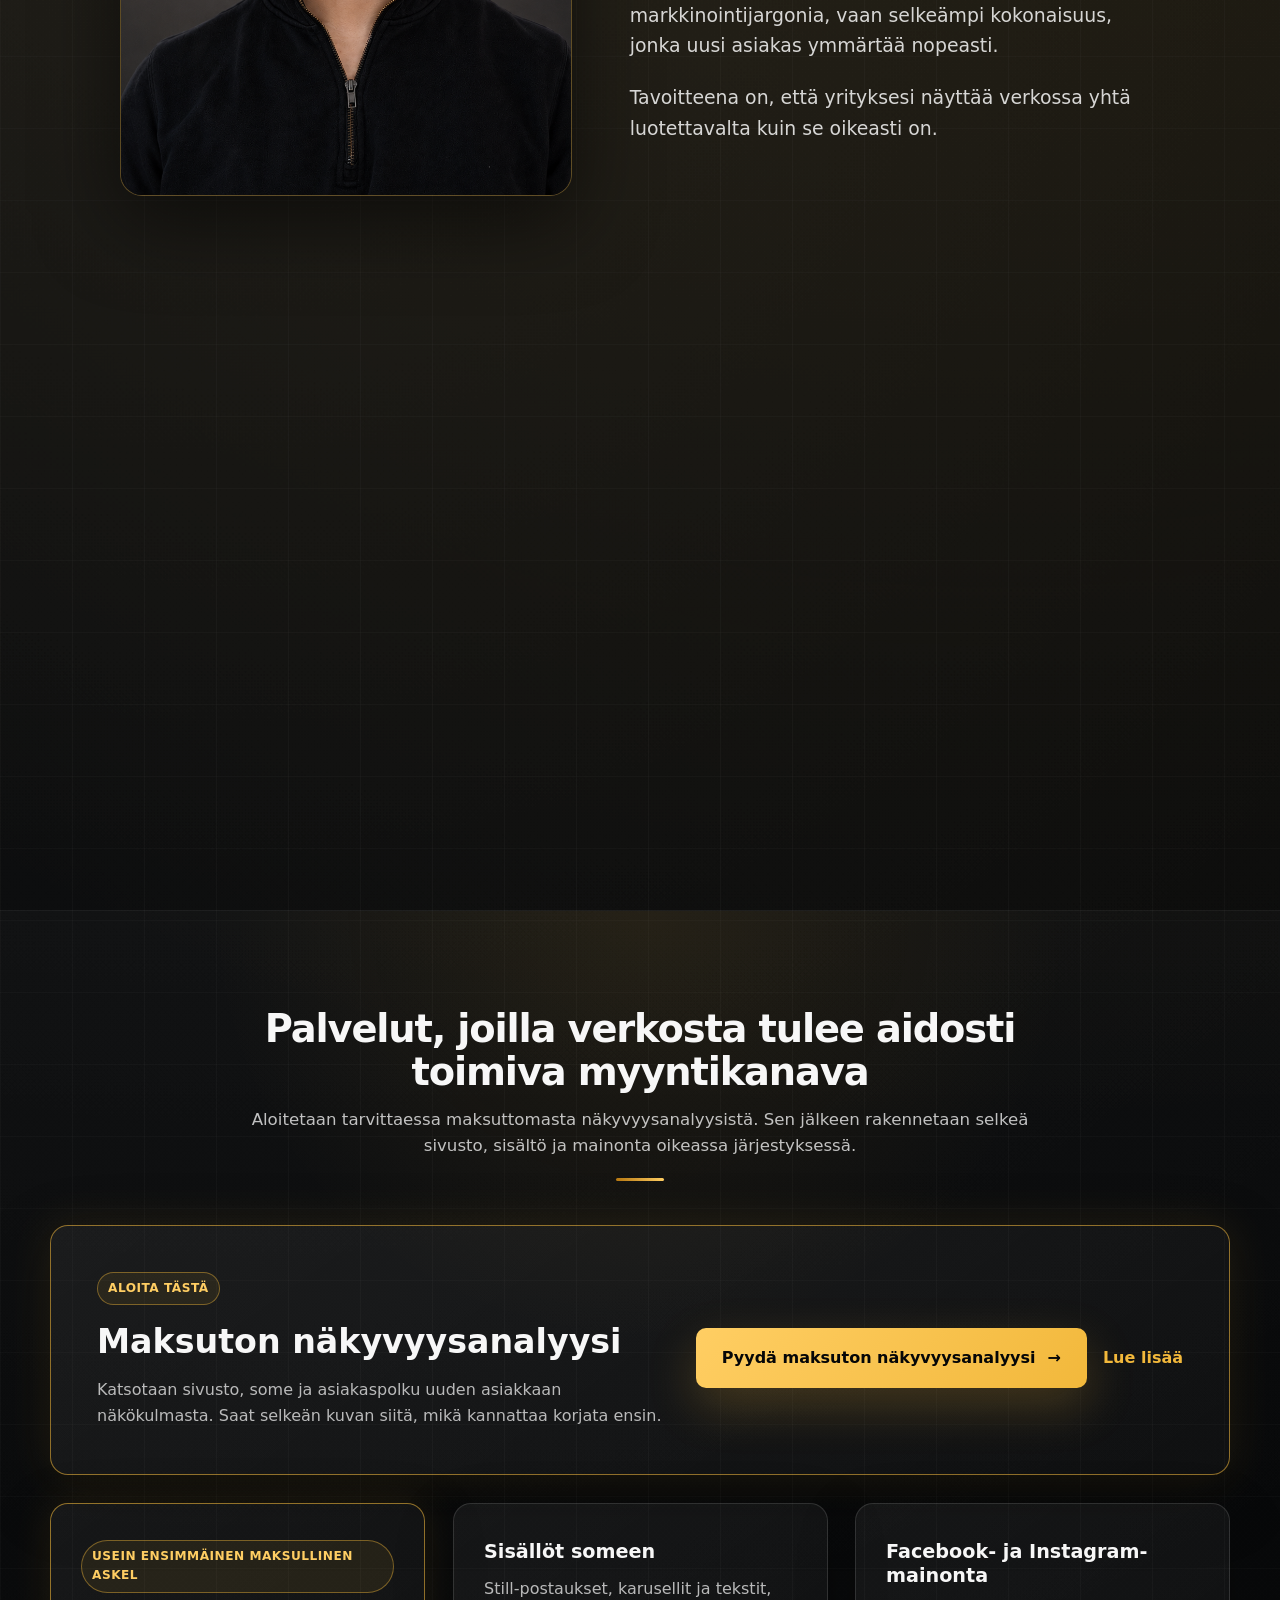
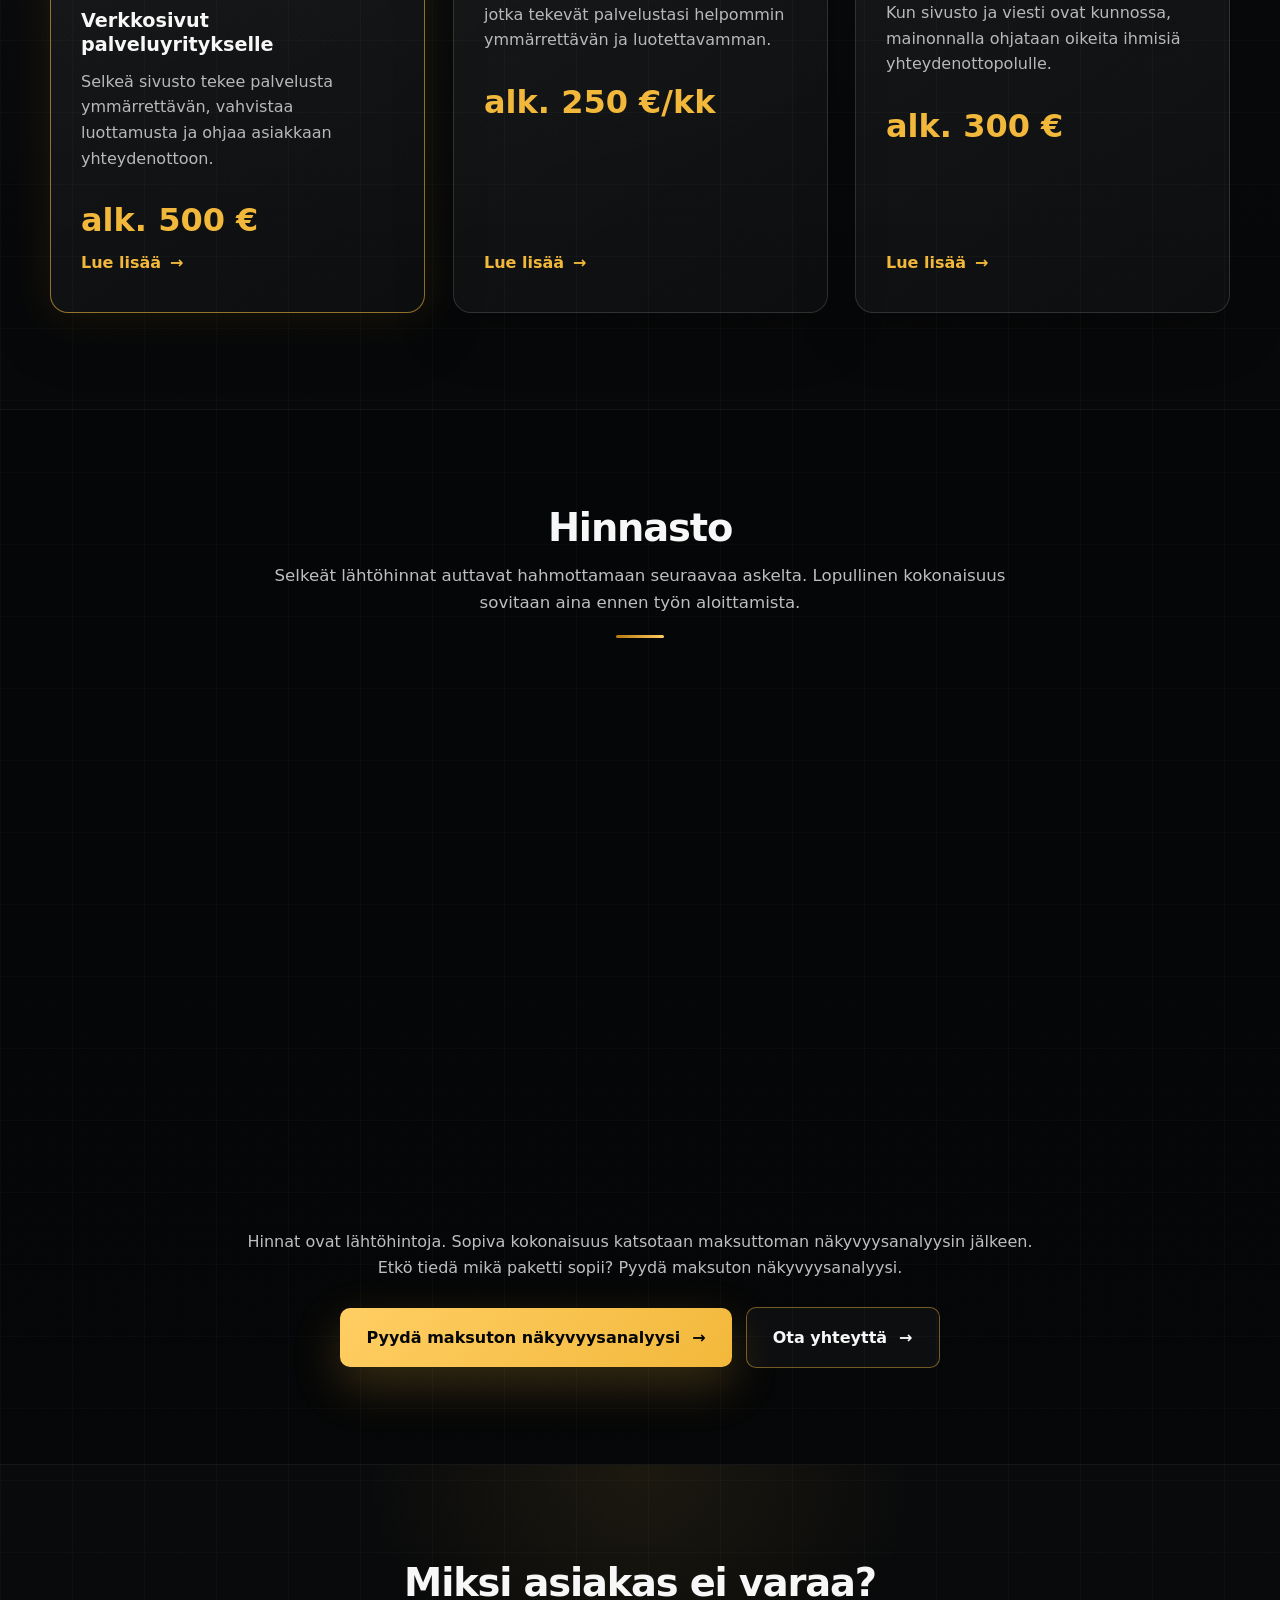
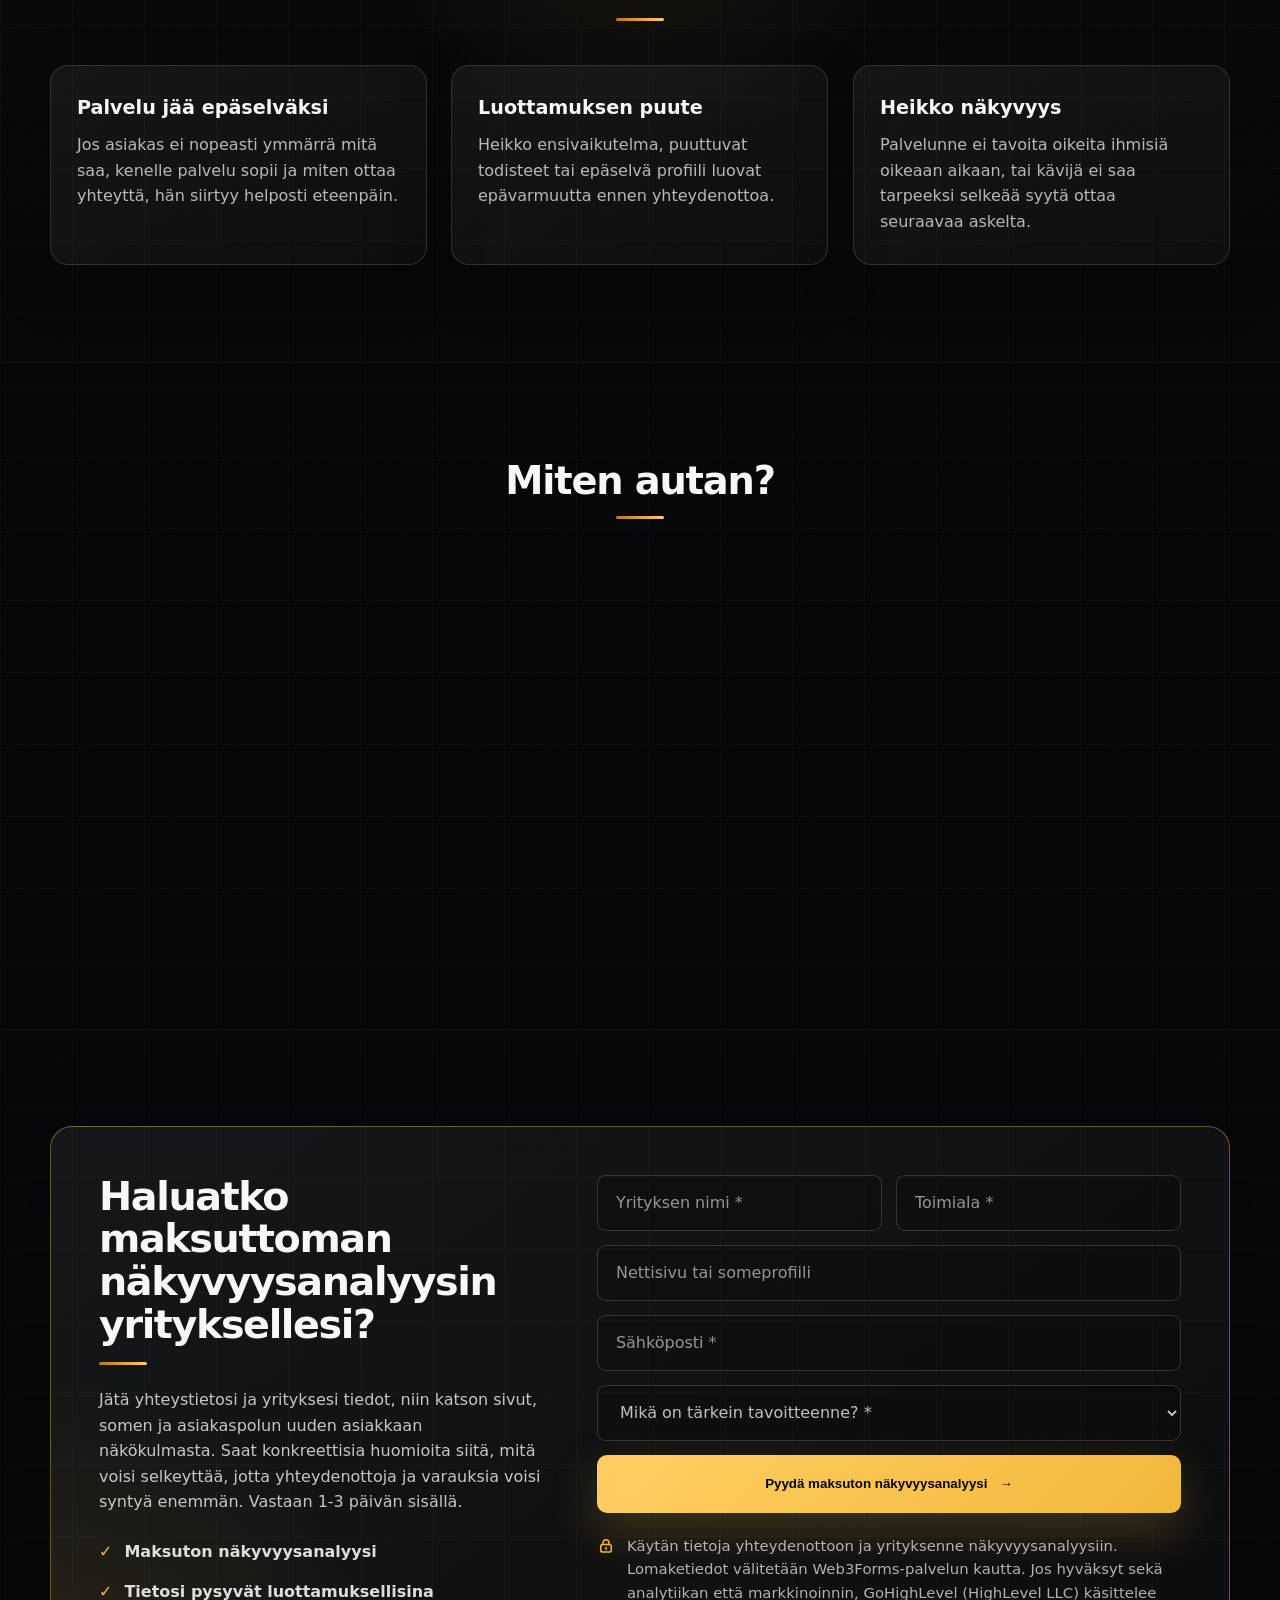
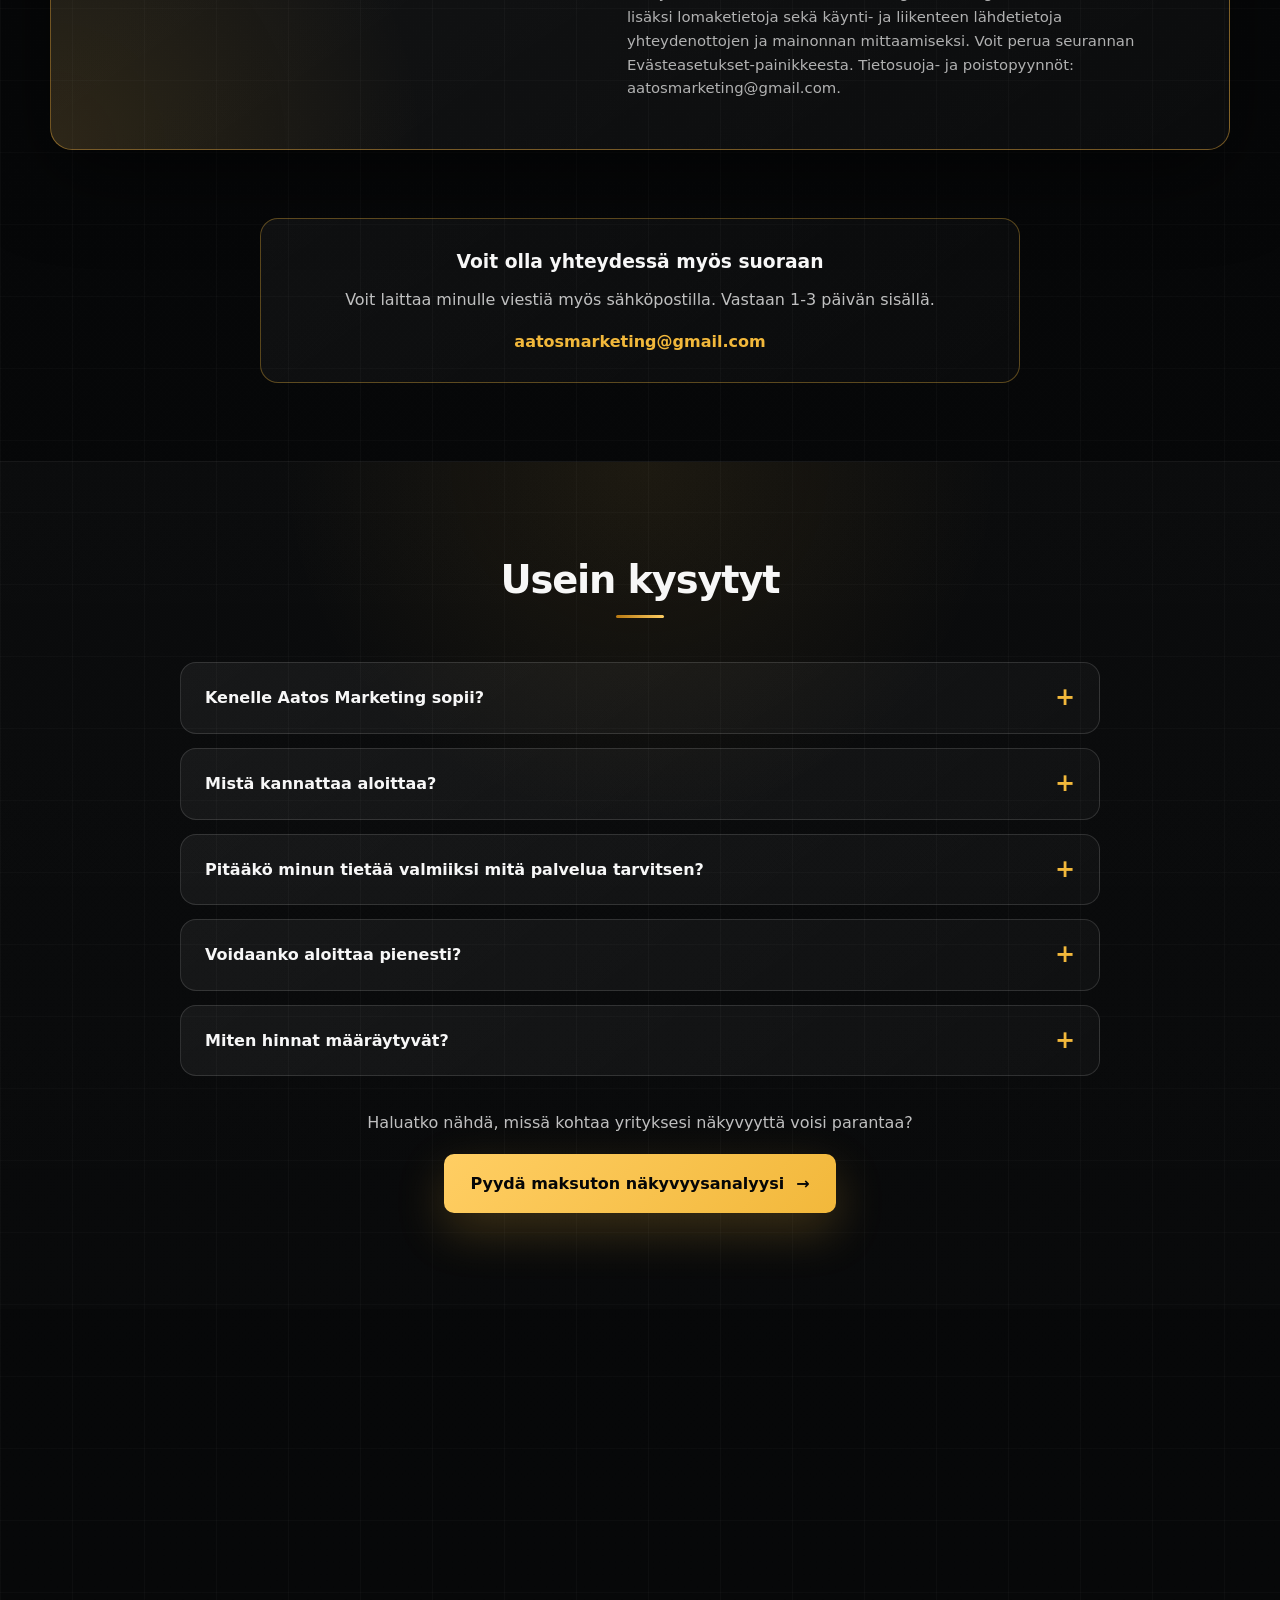
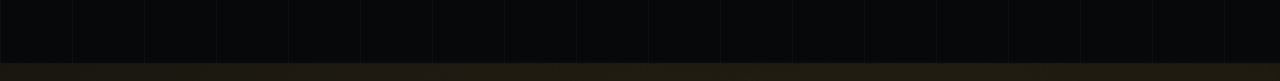
==== commit fa1b9fdc: "Integrate GoHighLevel external tracking" ====
--- a/index.html
+++ b/index.html
@@ -578,7 +578,7 @@
                 <option value="En tiedä vielä">En tiedä vielä</option>
               </select>
               <button class="btn btn-primary" type="submit">Pyydä maksuton näkyvyysanalyysi <span>→</span></button>
-              <div class="privacy"><svg class="privacy-lock" viewBox="0 0 24 24" aria-hidden="true" focusable="false"><rect x="5" y="10" width="14" height="10" rx="2.5" fill="none" stroke="currentColor" stroke-width="2"/><path d="M8 10V7.8C8 5.15 9.7 3.5 12 3.5s4 1.65 4 4.3V10" fill="none" stroke="currentColor" stroke-width="2" stroke-linecap="round"/><path d="M12 14v2.5" stroke="currentColor" stroke-width="2" stroke-linecap="round"/></svg><span>Käytän tietoja vain yhteydenottoon ja yrityksenne näkyvyysanalyysiin. Tietoja ei luovuteta eteenpäin.</span></div>
+              <div class="privacy"><svg class="privacy-lock" viewBox="0 0 24 24" aria-hidden="true" focusable="false"><rect x="5" y="10" width="14" height="10" rx="2.5" fill="none" stroke="currentColor" stroke-width="2"/><path d="M8 10V7.8C8 5.15 9.7 3.5 12 3.5s4 1.65 4 4.3V10" fill="none" stroke="currentColor" stroke-width="2" stroke-linecap="round"/><path d="M12 14v2.5" stroke="currentColor" stroke-width="2" stroke-linecap="round"/></svg><span>Käytän tietoja yhteydenottoon ja yrityksenne näkyvyysanalyysiin. Lomaketiedot välitetään Web3Forms-palvelun kautta. Jos hyväksyt sekä analytiikan että markkinoinnin, GoHighLevel (HighLevel LLC) käsittelee lisäksi lomaketietoja sekä käynti- ja liikenteen lähdetietoja yhteydenottojen ja mainonnan mittaamiseksi. Voit perua seurannan Evästeasetukset-painikkeesta. Tietosuoja- ja poistopyynnöt: aatosmarketing@gmail.com.</span></div>
             </form>
           </div>
         </div>
